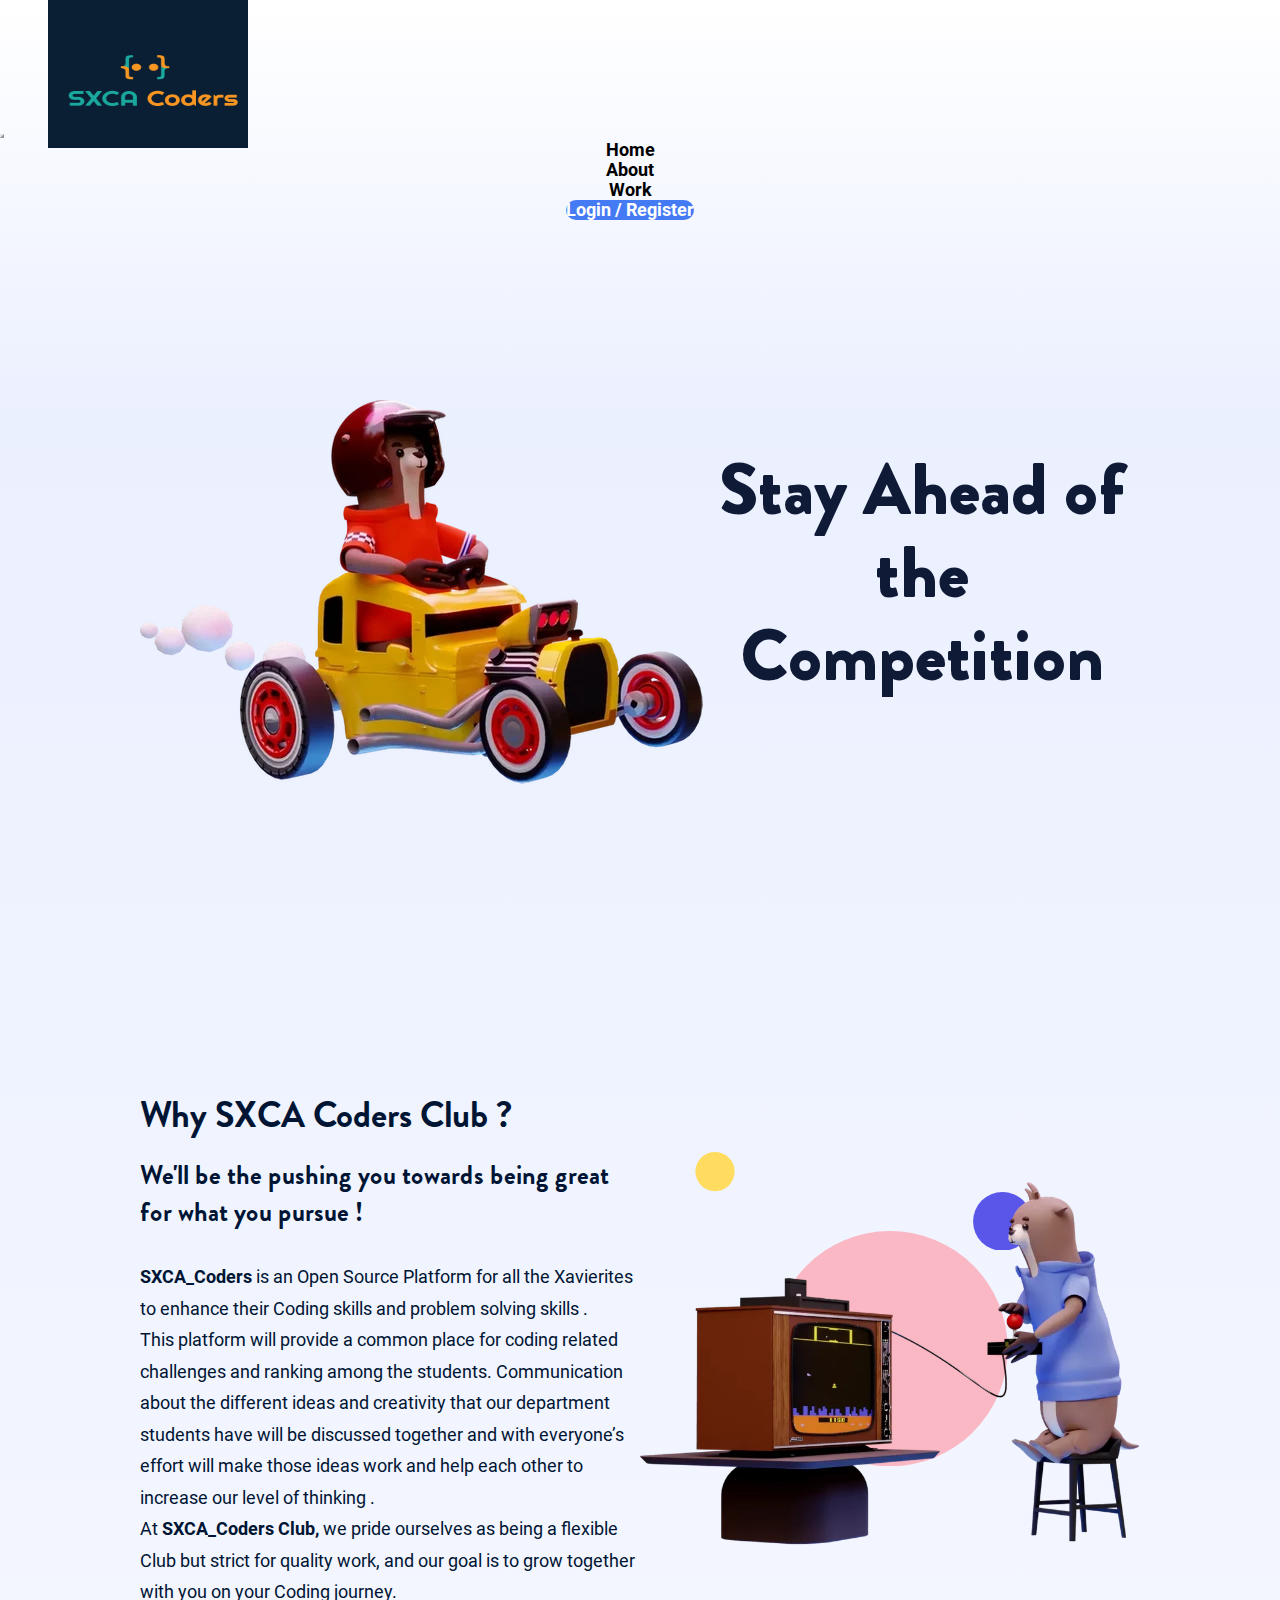
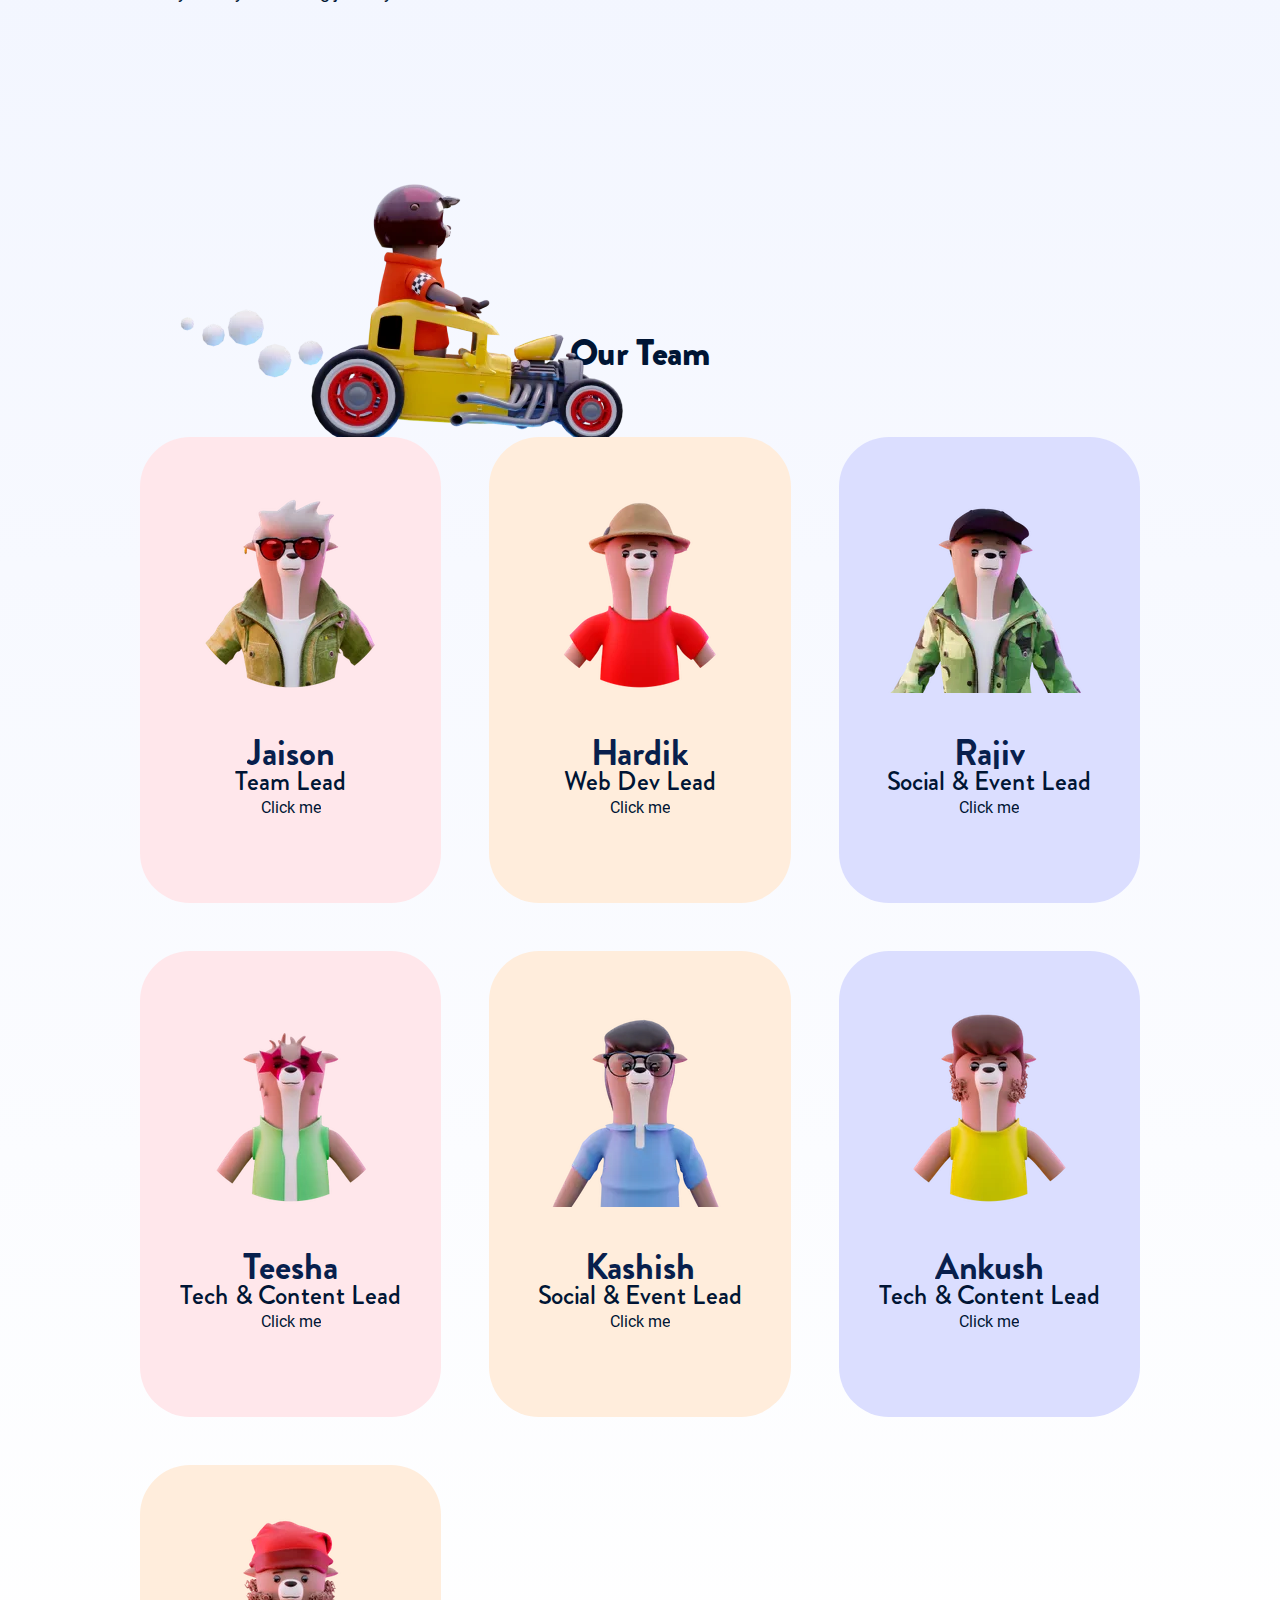
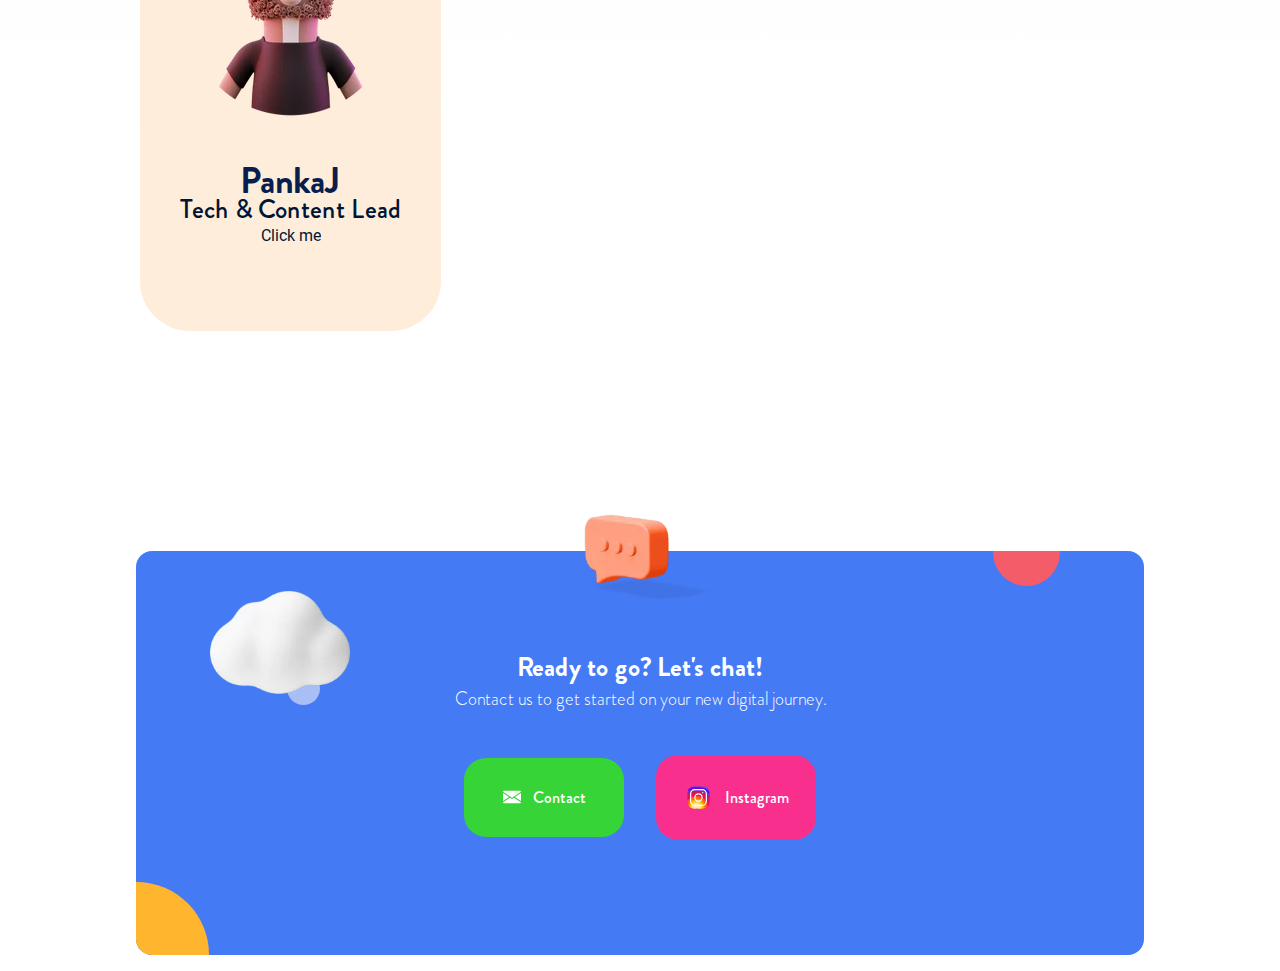
==== about.html @ 8e1cffe3 "Logo Updated" ====
<!-- <?php
    require("connection.inc.php");
?> -->
<!DOCTYPE html>
<html lang="en">

<head>
    <meta charset="UTF-8">
    <meta http-equiv="X-UA-Compatible" content="IE=edge">
    <meta name="viewport" content="width=device-width, initial-scale=1.0">
    <title>SXCA_Coders</title>
    <link rel="stylesheet" href="css/style.css">
    <link rel="stylesheet" href="css/c393a1facdbf81b38c03.css">
    <link href="https://cdn.jsdelivr.net/npm/bootstrap@5.1.1/dist/css/bootstrap.min.css" rel="stylesheet"
        integrity="sha384-F3w7mX95PdgyTmZZMECAngseQB83DfGTowi0iMjiWaeVhAn4FJkqJByhZMI3AhiU" crossorigin="anonymous">
    <script src="https://cdn.jsdelivr.net/npm/@popperjs/core@2.9.3/dist/umd/popper.min.js"
        integrity="sha384-W8fXfP3gkOKtndU4JGtKDvXbO53Wy8SZCQHczT5FMiiqmQfUpWbYdTil/SxwZgAN"
        crossorigin="anonymous"></script>
    <script src="https://cdn.jsdelivr.net/npm/bootstrap@5.1.1/dist/js/bootstrap.min.js"
        integrity="sha384-skAcpIdS7UcVUC05LJ9Dxay8AXcDYfBJqt1CJ85S/CFujBsIzCIv+l9liuYLaMQ/"
        crossorigin="anonymous"></script>
    <script src="https://cdn.jsdelivr.net/npm/bootstrap@5.1.1/dist/js/bootstrap.bundle.min.js"
        integrity="sha384-/bQdsTh/da6pkI1MST/rWKFNjaCP5gBSY4sEBT38Q/9RBh9AH40zEOg7Hlq2THRZ"
        crossorigin="anonymous"></script>
        <script src="/js/jquery-3.6.0.min.js"></script>
</head>

<body>
    <div id="__next">
        <div class="page page-about ">
            <nav class="navbar navbar-expand-lg navbar-light bg-light" >
                <div class="container-fluid">
                    <button class="navbar-toggler" type="button" data-bs-toggle="collapse"
                        data-bs-target="#navbarTogglerDemo03" aria-controls="navbarTogglerDemo03"
                        aria-expanded="false" aria-label="Toggle navigation">
                        <span class="navbar-toggler-icon"></span>
                    </button>
                    <a href="index.html">
                        <img style="margin-left: 40px;margin-top: 1px;margin-bottom: -15px;" width="199.93243243243242" height="150" loading="lazy"
                            src="/logo1.png"
                            class="header_logo__489xt" alt="logo"></a>
                    <div class="collapse navbar-collapse" id="navbarTogglerDemo03">
                        <ul class="navbar-nav " style="margin-left: auto;">
                            
                            <li class="nav-item" style="margin-right: 20px;">
                                <a class="nav-link active" aria-current="page" href="index.html">Home</a>
                            </li>
                            <li class="nav-item" style="margin-right: 20px;">
                                <a class="nav-link active" aria-current="page" href="about.html">About</a>
                            </li>
                            <li class="nav-item" style="margin-right: 20px;">
                                <a class="nav-link active" aria-current="page" href="contact.html">Work</a>
                            </li>
                            <li class="nav-item" style="margin-right: 20px;">
                                <a class="nav-link active" id="tete" aria-current="page" href="http://sxcacoderz.atwebpages.com/">Login / Register</a>
                            </li>

                        </ul>
                    </div>
                </div>
            </nav>

            <div class="about_page__24jCs">
                <div class="about_hero__2d149"><img width="563.2958801498128" height="384" loading="lazy"
                        src="/production2/e555ca646dc3f0bcb2c53161dd5341069dc3e4f8-1175x801.webp"
                        class="about_image__3Q_sV" alt="Hero">
                    <h1 class="about_title__3l4Kx">
                        <div style="overflow-y: hidden;">Stay Ahead of the Competition</div>
                    </h1>
                </div>
                <div class="about_why__32Xct">
                    <div class="about_body__34JmD">
                        <h2 class="about_title__3l4Kx" style="overflow-y: hidden;">Why SXCA Coders Club ?</h2>
                        <h3 class="about_subtitle__2jC7G" style="overflow-y: hidden;">We'll be the pushing  you towards being great for what you pursue !</h3>
                        <div class="about_text__yQHeP">
                            <p><strong> SXCA_Coders </strong>is an Open Source Platform for all the Xavierites  to enhance their Coding skills and problem solving skills .</p>
                               <p> This platform will provide a common place for coding related challenges and ranking among the students. Communication about the different ideas and creativity that our department students have will be discussed together and with everyone’s effort will make those ideas work and help each other to increase our level of thinking .</p>
                               <p> At <strong>SXCA_Coders Club,</strong> we pride ourselves as being a flexible Club but  strict for quality work, and our goal is to grow together with you on your Coding journey.</p>
                        </div>
                    </div>
                    <div class="about_imageContainer__1NQ4d"><svg width="100" height="100" viewBox="0 0 50 50"
                            xmlns="http://www.w3.org/2000/svg" class="about_circle1__a2j5R">
                            <circle cx="25" cy="25" r="25"></circle>
                        </svg><svg width="100" height="100" viewBox="0 0 50 50" xmlns="http://www.w3.org/2000/svg"
                            class="about_circle2__f3EnO">
                            <circle cx="25" cy="25" r="25"></circle>
                        </svg><svg width="100" height="100" viewBox="0 0 50 50" xmlns="http://www.w3.org/2000/svg"
                            class="about_backgroundCircle__hrymw">
                            <circle cx="25" cy="25" r="25"></circle>
                        </svg><img width="827.5862068965517" height="600" loading="lazy"
                            src="/production2/6f34011d1409869347dfcd6a12f7458a59934784-920x667.webp"
                            class="about_image__3Q_sV" alt="Why" ></div>
                </div>


                <!-- <div class="about-racingcar_container__2cT4l">
                    <div class="about-racingcar_clipper__2W3yg">
                        <div class="about-racingcar_carRumble__2WKLk">
                            <picture class="about-racingcar_racingCar__2YrhS"
                                style="transition: transform 0.225s cubic-bezier(0.34, 1.56, 0.64, 1) 0s;">
                                <source srcset="sprites/f1_small.webp" type="image/webp"><img
                                    src="sprites/f1_small.png" alt="Racing Car" width="615" height="369">
                            </picture>
                        </div>
                    </div>
                </div> -->


                <div class="racez">
                    <picture
                                style="transition: transform 0.225s cubic-bezier(0.34, 1.56, 0.64, 1) 1s;">
                                <source srcset="sprites/f1_small.webp" type="image/webp"><img
                                    src="sprites/f1_small.png" alt="Racing Car">
                            </picture>
                </div>


                <div class="about_teamContainer__3GnX4">
                    <h1 class="about_sectionTitle__2Qy51">Our Team</h1>
                    <div class="about_team__1X96u">

                        <!-- user  -->

                        <div class="about_teamMemberCard__3p1Ty" style="background-color: rgb(255, 231, 235);">
                            <div class="about_blockOne__eFpxn"><img width="220" height="220" loading="lazy"
                                    src="/production2/bd8e4062bdade5004f31a6cdb4bfb909324b5cf8-1200x1200.png"
                                    class="about_memberImageOne__OG2jU" alt="Jaison"></div>
                            <div class="about_blockOne__eFpxn about_second__Pv6_X" style="overflow-y: hidden;">
                                <div class="about_secondImgWrapper__C8qmj"><img width="220" height="220" loading="lazy"
                                        src="/production2/23638ecd8c3fac4ed52a2c91eb1d72e17b54af14-1200x1200.png"
                                        class="about_memberImageTwo__3PmqV about_hover__39VBF" alt="Ships"
                                        style="background-color: rgb(255, 231, 235);"></div>
                            </div>
                            <a href="https://www.instagram.com/jaisonjohn78/" target="_blank" style="text-decoration: none; z-index: 1000;"><h3 class="about_name__F0lqa" style="overflow-y: hidden;">Jaison </h3></a>
                            <h4 class="about_role__3HZDH" style="overflow-y: hidden;">Team Lead</h4>
                            <p>Click me</p>
                        </div>

                        <!-- user  -->

                        <div class="about_teamMemberCard__3p1Ty" style="background-color: rgb(255, 237, 220);">
                            <div class="about_blockOne__eFpxn"><img width="220" height="220" loading="lazy"
                                    src="/production2/03da5ef807453f14997fef729c2704d730ab5715-1200x1200.png"
                                    class="about_memberImageOne__OG2jU" alt="Hardik"></div>
                            <div class="about_blockOne__eFpxn about_second__Pv6_X" style="overflow-y: hidden;">
                                <div class="about_secondImgWrapper__C8qmj"><img width="220" height="220" loading="lazy"
                                        src="/production2/52b50b26cb3794b86b9b494d997051a4ba5d583a-1200x1200.png"
                                        class="about_memberImageTwo__3PmqV about_hover__39VBF" alt="Hardik"
                                        style="background-color: rgb(255, 237, 220);"></div>
                            </div>
                            <a href="https://www.instagram.com/hardik_vekariya_1111" style="text-decoration: none; z-index: 1000;"><h3 class="about_name__F0lqa" style="overflow-y: hidden;">Hardik</h3></a>
                            <h4 class="about_role__3HZDH" style="overflow-y: hidden;">Web Dev Lead</h4>
                            <p>Click me</p>

                        </div>

                        <!-- user  -->

                        <div class="about_teamMemberCard__3p1Ty" style="background-color: rgb(219, 222, 255);">
                            <div class="about_blockOne__eFpxn"><img width="220" height="220" loading="lazy"
                                    src="/production2/14a33c27c5f91590480cc43cf0166def39f3b3dd-1350x1350.png"
                                    class="about_memberImageOne__OG2jU" alt="Sufi"></div>
                            <div class="about_blockOne__eFpxn about_second__Pv6_X" style="overflow-y: hidden;">
                                <div class="about_secondImgWrapper__C8qmj"><img width="220" height="220" loading="lazy"
                                        src="/production2/310318b56566315f8548b848abba79ea1bace9af-1350x1350.png"
                                        class="about_memberImageTwo__3PmqV about_hover__39VBF" alt="Sufi"
                                        style="background-color: rgb(219, 222, 255);"></div>
                            </div>
                            <a href="https://www.instagram.com/rajiv_lalwani/" style="text-decoration: none; z-index: 1000;" ><h3 class="about_name__F0lqa" style="overflow-y: hidden;">Rajiv</h3></a>
                            <h4 class="about_role__3HZDH" style="overflow-y: hidden;">Social & Event Lead</h4>
                            <p>Click me</p>

                        </div>

                        <!-- user  -->

                        <!-- <div class="about_teamMemberCard__3p1Ty" style="background-color: rgb(219, 248, 255);">
                            <div class="about_blockOne__eFpxn"><img width="220" height="220" loading="lazy"
                                    src="/production2/c7f26e484fef1d1fe282fee3900d05f2bb8b9d55-1200x1200.png"
                                    class="about_memberImageOne__OG2jU" alt="Siddy"></div>
                            <div class="about_blockOne__eFpxn about_second__Pv6_X" style="overflow-y: hidden;">
                                <div class="about_secondImgWrapper__C8qmj"><img width="220" height="220" loading="lazy"
                                        src="/production2/bd04b1208687d438ad86b7fb8b96d7cbacece264-1200x1200.png"
                                        class="about_memberImageTwo__3PmqV about_hover__39VBF" alt="Siddy"
                                        style="background-color: rgb(219, 248, 255);"></div>
                            </div>
                            <h3 class="about_name__F0lqa" style="overflow-y: hidden;">Siddy</h3>
                            <h4 class="about_role__3HZDH" style="overflow-y: hidden;">UIUX Designer</h4>
                        </div> -->

                        <!-- user  -->

                        <div class="about_teamMemberCard__3p1Ty" style="background-color: rgb(255, 231, 235);">
                            <div class="about_blockOne__eFpxn"><img width="220" height="220" loading="lazy"
                                    src="/production2/2305b70d3f06817605daa020cffda27f252e4375-1200x1200.png"
                                    class="about_memberImageOne__OG2jU" alt="Ashik"></div>
                            <div class="about_blockOne__eFpxn about_second__Pv6_X" style="overflow-y: hidden;">
                                <div class="about_secondImgWrapper__C8qmj"><img width="220" height="220" loading="lazy"
                                        src="/production2/2264e8b20ec9af9d912c58265946ddd799826521-1200x1200.png"
                                        class="about_memberImageTwo__3PmqV about_hover__39VBF" alt="Ashik"
                                        style="background-color: rgb(255, 231, 235);"></div>
                            </div>
                            <a href="https://www.instagram.com/radiance_of_dark/" style="text-decoration: none; z-index: 1000;"><h3 class="about_name__F0lqa" style="overflow-y: hidden;">Teesha</h3></a>
                            <h4 class="about_role__3HZDH" style="overflow-y: hidden;">Tech & Content Lead</h4>
                            <p>Click me</p>

                        </div>

                        <!-- user  -->

                        <div class="about_teamMemberCard__3p1Ty" style="background-color: rgb(255, 237, 220);">
                            <div class="about_blockOne__eFpxn"><img width="220" height="220" loading="lazy"
                                    src="/production2/54b0c3eff11ad749095bafb9b7411b7c34400cd8-1350x1350.png"
                                    class="about_memberImageOne__OG2jU" alt="Riel"></div>
                            <div class="about_blockOne__eFpxn about_second__Pv6_X" style="overflow-y: hidden;">
                                <div class="about_secondImgWrapper__C8qmj"><img width="220" height="220" loading="lazy"
                                        src="/production2/a534bfda76be8c9e52aac7f9058032a28c9f16fc-1350x1350.png"
                                        class="about_memberImageTwo__3PmqV about_hover__39VBF" alt="Riel"
                                        style="background-color: rgb(255, 237, 220);"></div>
                            </div>
                            <a href="https://www.instagram.com/poetry.of.colours/" style="text-decoration: none; z-index: 1000;"><h3 class="about_name__F0lqa" style="overflow-y: hidden;">Kashish</h3></a>
                            <h4 class="about_role__3HZDH" style="overflow-y: hidden;">Social & Event Lead</h4>
                            <p>Click me</p>

                        </div>

                        <!-- user  -->

                        <div class="about_teamMemberCard__3p1Ty" style="background-color: rgb(219, 222, 255);">
                            <div class="about_blockOne__eFpxn"><img width="220" height="220" loading="lazy"
                                    src="/production2/778cd7248a7d6b58ed985326fa963cf289686b5a-1200x1200.png"
                                    class="about_memberImageOne__OG2jU" alt="Rony"></div>
                            <div class="about_blockOne__eFpxn about_second__Pv6_X" style="overflow-y: hidden;">
                                <div class="about_secondImgWrapper__C8qmj"><img width="220" height="220" loading="lazy"
                                        src="/production2/124b08acfa97bd5803adbe42d9a038fcba0f49f3-1200x1200.png"
                                        class="about_memberImageTwo__3PmqV about_hover__39VBF" alt="Rony"
                                        style="background-color: rgb(219, 222, 255);"></div>
                            </div>
                            <a href="https://www.instagram.com/thisis.ankush/" style="text-decoration: none; z-index: 1000;"><h3 class="about_name__F0lqa" style="overflow-y: hidden;">Ankush</h3></a>
                            <h4 class="about_role__3HZDH" style="overflow-y: hidden;">Tech & Content Lead</h4>
                            <p>Click me</p>

                        </div>

                        <!-- user  -->

                        <!-- <div class="about_teamMemberCard__3p1Ty" style="background-color: rgb(219, 248, 255);">
                            <div class="about_blockOne__eFpxn"><img width="220" height="220" loading="lazy"
                                    src="/production2/d7dc103d98bf9d73c732eb67b3d73c2e4918a81b-1200x1200.png"
                                    class="about_memberImageOne__OG2jU" alt="Rafio"></div>
                            <div class="about_blockOne__eFpxn about_second__Pv6_X" style="overflow-y: hidden;">
                                <div class="about_secondImgWrapper__C8qmj"><img width="220" height="220" loading="lazy"
                                        src="/production2/f1ae1d0757fca149fec0273d7974b1d67e5fa406-1200x1200.png"
                                        class="about_memberImageTwo__3PmqV about_hover__39VBF" alt="Rafio"
                                        style="background-color: rgb(219, 248, 255);"></div>
                            </div>
                            <h3 class="about_name__F0lqa" style="overflow-y: hidden;">Rafio</h3>
                            <h4 class="about_role__3HZDH" style="overflow-y: hidden;">Frontend Developer</h4>
                        </div> -->

                        <!-- user  -->

                        <!-- <div class="about_teamMemberCard__3p1Ty" style="background-color: rgb(255, 231, 235);">
                            <div class="about_blockOne__eFpxn"><img width="220" height="220" loading="lazy"
                                    src="/production2/6f71e803900b9c477cbda304b7af237835f3bb80-1350x1350.png"
                                    class="about_memberImageOne__OG2jU" alt="Pat"></div>
                            <div class="about_blockOne__eFpxn about_second__Pv6_X" style="overflow-y: hidden;">
                                <div class="about_secondImgWrapper__C8qmj"><img width="220" height="220" loading="lazy"
                                        src="/production2/ce097e7d79aefcb254d62866cc3366aba4f25812-1350x1350.png"
                                        class="about_memberImageTwo__3PmqV about_hover__39VBF" alt="Pat"
                                        style="background-color: rgb(255, 231, 235);"></div>
                            </div>
                            <h3 class="about_name__F0lqa" style="overflow-y: hidden;">Pat</h3>
                            <h4 class="about_role__3HZDH" style="overflow-y: hidden;">3D Artist</h4>
                        </div> -->

                        <!-- user -->
                        <div class="about_teamMemberCard__3p1Ty" style="background-color: rgb(255, 237, 220);">
                            <div class="about_blockOne__eFpxn"><img width="220" height="220" loading="lazy"
                                    src="/production2/7913fa6f7f30c9320b2d445059700c39ffa75e16-1200x1200.png"
                                    class="about_memberImageOne__OG2jU" alt="Fad"></div>
                            <div class="about_blockOne__eFpxn about_second__Pv6_X" style="overflow-y: hidden;">
                                <div class="about_secondImgWrapper__C8qmj"><img width="220" height="220" loading="lazy"
                                        src="/production2/eae4a4a584b9bc0c6cf1532c296fa4acfef78cb5-1200x1200.png"
                                        class="about_memberImageTwo__3PmqV about_hover__39VBF" alt="Fad"
                                        style="background-color: rgb(255, 237, 220);"></div>
                            </div>
                            <a href="https://www.instagram.com/pankaj_choudhary45/" style="text-decoration: none; z-index: 1000;"><h3 class="about_name__F0lqa" style="overflow-y: hidden;">PankaJ</h3></a>
                            <h4 class="about_role__3HZDH" style="overflow-y: hidden;">Tech & Content Lead</h4>
                            <p>Click me</p>

                        </div>


                    </div>
                </div>
                </div>
                <div class="contact_contact__1zi91">
                <div class="cta_contact__yrJ62">
                    <picture class="cta_chat__3e8RQ">
                        <source srcSet="sprites/chat.webp" type="image/webp" /><img alt="Chat icon"
                            src="sprites/chat.png" loading="lazy" width="278" height="172" />
                    </picture>
                    <picture class="cta_cloud__3cHMo">
                        <source srcSet="sprites/cloud.webp" type="image/webp" /><img alt="Cloud icon"
                            src="sprites/cloud.png" loading="lazy" width="202" height="149" />
                    </picture>
                    <div class="cta_background__Mx_uR">
                        <picture class="cta_bellIcon__1a3tN">
                            <source srcSet="sprites/bell.webp" type="image/webp" /><img alt="Bell"
                                src="sprites/bell.png" loading="lazy" width="102" height="123" />
                        </picture>
                        <svg width="100" height="100" viewBox="0 0 50 50" xmlns="http://www.w3.org/2000/svg"
                            class="cta_bigBgCircle__2GMG2">
                             <circle cx="25" cy="25" r="25"></circle> 
                        </svg>
                        <svg width="100" height="100" viewBox="0 0 50 50" xmlns="http://www.w3.org/2000/svg"
                            class="cta_redCircle__3ojUY">
                            <circle cx="25" cy="25" r="25" ></circle>
                        </svg><svg width="100" height="100" viewBox="0 0 50 50" xmlns="http://www.w3.org/2000/svg"
                            class="cta_yellowCircle2__RlQMl">
                            <circle cx="25" cy="25" r="25" ></circle>
                        </svg><svg width="100" height="100" viewBox="0 0 50 50" xmlns="http://www.w3.org/2000/svg"
                            class="cta_whiteCircle__UsoRb">
                            <circle cx="25" cy="25" r="25" ></circle>
                        </svg>
                    </div>
                    <div class="cta_contents__2ml5R" style="overflow-y: hidden;margin-top:50px; align-items: center;">
                        <h3 class="cta_title__itnd7" style="overflow-y: hidden;">Ready to go? Let&#x27;s chat!</h3>
                        <h4 class="cta_subtitle__1QxU1" style="overflow-y: hidden;">Contact us to get started on your
                            new digital journey. </h4>
                        <div class="cta_actions__3jRta" style="align-items: center;">
                        <button onclick="location.href = '/contact.html'" type="button" class="cta_contactButton__1eg83 cta_button__3MjQ3"
                                style="background-color: rgb(54, 212, 54);width:160px; text-align: center;"><img src="icons/mail.svg"
                                    alt="Mail" />Contact</button>
                            <button onclick="location.href = 'https://instagram.com/sxca_coders?utm_medium=copy_link'" type="button" class="cta_whatsappButton__1hT0X cta_button__3MjQ3" style="width:160px; background-color: rgb(248, 47, 141); text-align: center;"><img src="icons/insta.svg"
                                    alt="Mail" />Instagram</button>
                        </div>
                    </div>
                </div>
            </div>
            </div>
        </div>
    </div>

   



</body>

</html>
---- css/style.css ----
*{
    padding: 0%;
    margin: 0%;
    box-sizing: border-box;
    overflow-x: hidden;
    overflow-y: hidden;
}
html {
    overflow-y: scroll;
}

.navbar-nav {
text-align: center;
}
.navbar li a{
    color:black;
    font-weight: bold;
    font-size: 1.1rem;
    text-transform: capitalize;   
}
#tete {
    color: white;
    background-color: #457af5;
    border-radius: 20px;
    height: 41px;

}

@media screen and (min-width: 720px) {
    .navbar li a {
        text-align: center;
    }
    
    #tete {
        left: 50%;
        
    }
}

.threeDFly_canvas__1gDKR {
    width: 100%;
    height: 100%
}

.hero_hero__2doTF {
    display: flex;
    align-items: center;
    flex-direction: column;
    position: relative;
    padding-top: 40px;
    margin: 0 16px 180px
}

.hero_heading__387q_ {
    margin: 0 32px;
    color: var(--oxford-blue);
    font-size: clamp(3rem, 5vw, 6rem);
    text-align: center;
    font-weight: 900
}

.hero_heading__387q_ p {
    margin: 0;
}

.hero_pop__2ITrp {
    color: #457af5;
}

.hero_video__1mtaJ {
    width: 600px;
    max-width: calc(100% - 32px);
    height: auto
}

.hero_sprite__2K_Bj {
    width: 12.5vw
}

@media screen and (min-width:720px) {
    .hero_hero__2doTF {
        margin-bottom: 140px
    }
}

@media screen and (min-width:960px) {
    .hero_video__1mtaJ {
        width: 800px
    }
    .hero_hero__2doTF {
        padding-top: 80px
    }
    .hero_sprite__2K_Bj {
        width: 128px
    }
}

@media screen and (min-width:1280px) {
    .hero_video__1mtaJ {
        width: 960px
    }
    .hero_sprite__2K_Bj {
        width: 142px
    }
}

@media screen and (min-width:1440px) {
    .hero_video__1mtaJ {
        width: 1200px
    }
    .hero_sprite__2K_Bj {
        width: 192px
    }
}

.hero_tagline__ejcJN {
    text-align: center;
    margin: 32px 16px;
    max-width: 660px;
    font-size: clamp(1.25rem, 1.5vw, 1.4375rem);
    color: #424242;
    line-height: clamp(1.6rem, 3vw, 2.25rem);
    font-weight: 400
}

.hero_videoContainer__2br_p {
    position: relative;
    text-align: center
}

.hero_blueRect__25ifG {
    position: absolute;
    left: 0;
    top: 5%;
    -webkit-animation: hero_bob__2lung 1s infinite alternate;
    animation: hero_bob__2lung 1s infinite alternate
}

.hero_donut__1dHCN {
    position: absolute;
    right: 10%;
    top: 10%;
    -webkit-animation: hero_bob__2lung .9s infinite alternate;
    animation: hero_bob__2lung .9s infinite alternate
}

.hero_redBlocks__1Drtq {
    position: absolute;
    left: -2.5%;
    bottom: 15%;
    -webkit-animation: hero_bob__2lung .7s infinite alternate;
    animation: hero_bob__2lung .7s infinite alternate
}

.hero_yellowRect__2wP6B {
    position: absolute;
    right: 0;
    bottom: 20%;
    -webkit-animation: hero_bob__2lung .8s infinite alternate;
    animation: hero_bob__2lung .8s infinite alternate
}

@-webkit-keyframes hero_bob__2lung {
    0% {
        transform: translateY(-5px)
    }
    to {
        transform: translateY(5px)
    }
}

@keyframes hero_bob__2lung {
    0% {
        transform: translateY(-5px)
    }
    to {
        transform: translateY(5px)
    }
}

.service-splash_decor__2nsyu {
    position: absolute;
    top: 0;
    left: 0;
    width: 100%;
    height: 100%
}

.service-splash_video__py_FT {
    width: 100%;
    transform: scale(1);
    height: auto;
    
}

.service-splash_bob__1wHOM {
    -webkit-animation: service-splash_bob__1wHOM 1s infinite alternate;
    animation: service-splash_bob__1wHOM 1s infinite alternate
}

@-webkit-keyframes service-splash_bob__1wHOM {
    0% {
        transform: translateY(-5px)
    }
    to {
        transform: translateY(5px)
    }
}

@keyframes service-splash_bob__1wHOM {
    0% {
        transform: translateY(-5px)
    }
    to {
        transform: translateY(5px)
    }
}

.service-splash_hides__1FsgH {
    transition: all .3s cubic-bezier(.34, 1.56, .64, 1)
}

.service-splash_hidden__1Wofd {
    transform: scale(0);
    opacity: 0
}

.service-splash_decorBG__3vp0y {
    position: absolute;
    top: 10%;
    height: 80%;
    left: 10%;
    width: 80%
}

.service-splash_circle__3ssSu .service-splash_decorCloud__1s9xX {
    position: absolute;
    top: 15%;
    left: 15%;
    height: 20%;
    width: 20%
}

.service-splash_decorCloud__1s9xX img {
    width: 100%;
    height: auto
}

.service-splash_circle__3ssSu .service-splash_decorCircle1__2mcjT {
    position: absolute;
    top: 15%;
    right: 22.5%;
    height: 15%;
    width: 15%
}

.service-splash_circle__3ssSu .service-splash_decorCircle2__2xlPF {
    position: absolute;
    top: 62.5%;
    right: 17.5%;
    height: 10%;
    width: 10%
}

.service-splash_circle__3ssSu .service-splash_decorCircle3__29Uto {
    position: absolute;
    top: 62.5%;
    left: 12.5%;
    height: 20%;
    width: 20%
}

.service-splash_roundedRect__31Xk0 .service-splash_decorCloud__1s9xX {
    position: absolute;
    top: 2.5%;
    left: 12.5%;
    height: 20%;
    width: 20%
}

.service-splash_roundedRect__31Xk0 .service-splash_decorCircle1__2mcjT {
    position: absolute;
    top: 5%;
    left: 40%;
    height: 10%;
    width: 10%
}

.service-splash_roundedRect__31Xk0 .service-splash_decorCircle2__2xlPF {
    position: absolute;
    bottom: 0;
    right: 30%;
    height: 20%;
    width: 20%
}

.service-splash_roundedRect__31Xk0 .service-splash_decorCircle3__29Uto {
    position: absolute;
    bottom: 25%;
    left: 7.5%;
    height: 7.5%;
    width: 7.5%
}

.service_service__2L0Zc {
    display: flex;
    justify-content: center;
    align-items: center;
    flex-wrap: wrap;
    margin: 0 0 64px
}

.service_text__27dAe {
    flex-shrink: 1;
    flex-grow: 1;
    margin: 32px;
    z-index: 100;
    transition: all .3s ease-out
}

.service_text__27dAe.service_hidden__ITcib {
    /* opacity: 0; */
    transform: translateY(20px)
}

.service_splash__18SnM {
    width: min(100%, 520px);
    position: relative;
    flex-shrink: 0;
    flex-grow: 0;
    margin: 24px 0 32px
}

@media screen and (min-width:960px) {
    .service_service__2L0Zc {
        margin: 0 0 120px
    }
    .service_text__27dAe {
        flex-basis: 0
    }
    .service_left__2deLF .service_text__27dAe {
        margin-left: 60px
    }
    .service_right__2iSeZ .service_text__27dAe {
        margin-right: 60px
    }
    .service_splash__18SnM {
        width: 520px;
        margin: 72px 0 32px
    }
    .service_left__2deLF .service_splash__18SnM,
    .service_right__2iSeZ .service_splash__18SnM {
        margin: 32px 20px 0
    }
}

@media screen and (min-width:1280px) {
    .service_splash__18SnM {
        width: 640px
    }
    .service_left__2deLF .service_text__27dAe {
        margin-left: 80px
    }
    .service_right__2iSeZ .service_text__27dAe {
        margin-right: 80px
    }
    .service_left__2deLF .service_splash__18SnM,
    .service_right__2iSeZ .service_splash__18SnM {
        margin: 32px 40px 0
    }
}

@media screen and (min-width:1440px) {
    .service_splash__18SnM {
        width: 720px
    }
    .service_left__2deLF .service_text__27dAe {
        margin-left: 100px
    }
    .service_right__2iSeZ .service_text__27dAe {
        margin-right: 100px
    }
    .service_left__2deLF .service_splash__18SnM,
    .service_right__2iSeZ .service_splash__18SnM {
        margin: 32px 60px 0
    }
}

.service_text__27dAe h3 {
    color: var(--blue-crayola);
    font-weight: 600;
    font-size: 1.125rem;
    margin: 0 0 20px
}

.service_text__27dAe h4{
    font-weight: 700;
    font-size: 2.25rem;
    margin: 0 0 30px
}
.service_text__27dAe p {
    opacity: .6;
    font-weight: 400;
    font-size: 1.125rem;
    line-height: 1.75rem;
    margin: 0;
    -webkit-backdrop-filter: blur(16px);
    backdrop-filter: blur(16px)
}

@font-face {
    font-family: swiper-icons;
    src: url("data:application/font-woff;charset=utf-8;base64, [base64]//wADZ2x5ZgAAAywAAADMAAAD2MHtryVoZWFkAAABbAAAADAAAAA2E2+eoWhoZWEAAAGcAAAAHwAAACQC9gDzaG10eAAAAigAAAAZAAAArgJkABFsb2NhAAAC0AAAAFoAAABaFQAUGG1heHAAAAG8AAAAHwAAACAAcABAbmFtZQAAA/gAAAE5AAACXvFdBwlwb3N0AAAFNAAAAGIAAACE5s74hXjaY2BkYGAAYpf5Hu/j+W2+MnAzMYDAzaX6QjD6/4//Bxj5GA8AuRwMYGkAPywL13jaY2BkYGA88P8Agx4j+/8fQDYfA1AEBWgDAIB2BOoAeNpjYGRgYNBh4GdgYgABEMnIABJzYNADCQAACWgAsQB42mNgYfzCOIGBlYGB0YcxjYGBwR1Kf2WQZGhhYGBiYGVmgAFGBiQQkOaawtDAoMBQxXjg/wEGPcYDDA4wNUA2CCgwsAAAO4EL6gAAeNpj2M0gyAACqxgGNWBkZ2D4/wMA+xkDdgAAAHjaY2BgYGaAYBkGRgYQiAHyGMF8FgYHIM3DwMHABGQrMOgyWDLEM1T9/w8UBfEMgLzE////P/5//f/V/xv+r4eaAAeMbAxwIUYmIMHEgKYAYjUcsDAwsLKxc3BycfPw8jEQA/[base64]/uznmfPFBNODM2K7MTQ45YEAZqGP81AmGGcF3iPqOop0r1SPTaTbVkfUe4HXj97wYE+yNwWYxwWu4v1ugWHgo3S1XdZEVqWM7ET0cfnLGxWfkgR42o2PvWrDMBSFj/IHLaF0zKjRgdiVMwScNRAoWUoH78Y2icB/yIY09An6AH2Bdu/UB+yxopYshQiEvnvu0dURgDt8QeC8PDw7Fpji3fEA4z/PEJ6YOB5hKh4dj3EvXhxPqH/SKUY3rJ7srZ4FZnh1PMAtPhwP6fl2PMJMPDgeQ4rY8YT6Gzao0eAEA409DuggmTnFnOcSCiEiLMgxCiTI6Cq5DZUd3Qmp10vO0LaLTd2cjN4fOumlc7lUYbSQcZFkutRG7g6JKZKy0RmdLY680CDnEJ+UMkpFFe1RN7nxdVpXrC4aTtnaurOnYercZg2YVmLN/d/gczfEimrE/fs/bOuq29Zmn8tloORaXgZgGa78yO9/cnXm2BpaGvq25Dv9S4E9+5SIc9PqupJKhYFSSl47+Qcr1mYNAAAAeNptw0cKwkAAAMDZJA8Q7OUJvkLsPfZ6zFVERPy8qHh2YER+3i/BP83vIBLLySsoKimrqKqpa2hp6+jq6RsYGhmbmJqZSy0sraxtbO3sHRydnEMU4uR6yx7JJXveP7WrDycAAAAAAAH//wACeNpjYGRgYOABYhkgZgJCZgZNBkYGLQZtIJsFLMYAAAw3ALgAeNolizEKgDAQBCchRbC2sFER0YD6qVQiBCv/H9ezGI6Z5XBAw8CBK/m5iQQVauVbXLnOrMZv2oLdKFa8Pjuru2hJzGabmOSLzNMzvutpB3N42mNgZGBg4GKQYzBhYMxJLMlj4GBgAYow/P/PAJJhLM6sSoWKfWCAAwDAjgbRAAB42mNgYGBkAIIbCZo5IPrmUn0hGA0AO8EFTQAA") format("woff");
    font-weight: 400;
    font-style: normal
}

:root {
    --swiper-theme-color: #007aff
}

.swiper-container {
    margin-left: auto;
    margin-right: auto;
    position: relative;
    overflow: hidden;
    list-style: none;
    padding: 0;
    z-index: 1
}

.swiper-container-vertical>.swiper-wrapper {
    flex-direction: column
}

.swiper-wrapper {
    position: relative;
    width: 100%;
    height: 100%;
    z-index: 1;
    display: flex;
    transition-property: transform;
    box-sizing: content-box
}

.swiper-container-android .swiper-slide,
.swiper-wrapper {
    transform: translateZ(0)
}

.swiper-container-multirow>.swiper-wrapper {
    flex-wrap: wrap
}

.swiper-container-multirow-column>.swiper-wrapper {
    flex-wrap: wrap;
    flex-direction: column
}

.swiper-container-free-mode>.swiper-wrapper {
    transition-timing-function: ease-out;
    margin: 0 auto
}

.swiper-container-pointer-events {
    touch-action: pan-y
}

.swiper-container-pointer-events.swiper-container-vertical {
    touch-action: pan-x
}

.swiper-slide {
    flex-shrink: 0;
    width: 100%;
    height: 100%;
    position: relative;
    transition-property: transform
}

.swiper-slide-invisible-blank {
    visibility: hidden
}

.swiper-container-autoheight,
.swiper-container-autoheight .swiper-slide {
    height: auto
}

.swiper-container-autoheight .swiper-wrapper {
    align-items: flex-start;
    transition-property: transform, height
}

.swiper-container-3d {
    perspective: 1200px
}

.swiper-container-3d .swiper-cube-shadow,
.swiper-container-3d .swiper-slide,
.swiper-container-3d .swiper-slide-shadow-bottom,
.swiper-container-3d .swiper-slide-shadow-left,
.swiper-container-3d .swiper-slide-shadow-right,
.swiper-container-3d .swiper-slide-shadow-top,
.swiper-container-3d .swiper-wrapper {
    transform-style: preserve-3d
}

.swiper-container-3d .swiper-slide-shadow-bottom,
.swiper-container-3d .swiper-slide-shadow-left,
.swiper-container-3d .swiper-slide-shadow-right,
.swiper-container-3d .swiper-slide-shadow-top {
    position: absolute;
    left: 0;
    top: 0;
    width: 100%;
    height: 100%;
    pointer-events: none;
    z-index: 10
}

.swiper-container-3d .swiper-slide-shadow-left {
    background-image: linear-gradient(270deg, rgba(0, 0, 0, .5), transparent)
}

.swiper-container-3d .swiper-slide-shadow-right {
    background-image: linear-gradient(90deg, rgba(0, 0, 0, .5), transparent)
}

.swiper-container-3d .swiper-slide-shadow-top {
    background-image: linear-gradient(0deg, rgba(0, 0, 0, .5), transparent)
}

.swiper-container-3d .swiper-slide-shadow-bottom {
    background-image: linear-gradient(180deg, rgba(0, 0, 0, .5), transparent)
}

.swiper-container-css-mode>.swiper-wrapper {
    overflow: auto;
    scrollbar-width: none;
    -ms-overflow-style: none
}

.swiper-container-css-mode>.swiper-wrapper::-webkit-scrollbar {
    display: none
}

.swiper-container-css-mode>.swiper-wrapper>.swiper-slide {
    scroll-snap-align: start start
}

.swiper-container-horizontal.swiper-container-css-mode>.swiper-wrapper {
    -ms-scroll-snap-type: x mandatory;
    scroll-snap-type: x mandatory
}

.swiper-container-vertical.swiper-container-css-mode>.swiper-wrapper {
    -ms-scroll-snap-type: y mandatory;
    scroll-snap-type: y mandatory
}

.portfolio_sites__xze3- {
    margin-bottom: 40px;
    padding: 32px 0
}

@media screen and (min-width:960px) {
    .portfolio_portfolio__8NpO8 {
        padding: 48px 0 16px
    }
}

@media screen and (min-width:1400px) {
    .portfolio_sites__xze3- {
        margin-bottom: 80px
    }
}

.portfolio_siteImage__2dix_ {
    border-radius: 10px;
    box-shadow: 0 0 12px rgba(0, 0, 0, .2);
    width: 100%;
    height: auto
}

.portfolio_title__1eheK {
    color: var(--blue-crayola);
    font-weight: 600;
    font-size: 1.125rem;
    margin: 0 0 20px;
    text-align: center
}

.portfolio_heading__2T3wA {
    color: #081131;
    font-weight: 700;
    font-size: 2.25rem;
    margin: 0 0 30px;
    text-align: center
}

.form_form__2kIUL {
    padding: 0 24px;
    display: grid;
    grid-template-columns: 1fr;
    gap: 16px
}
.form_form__2kIUL input{
    padding: 10px;
    border-radius: 10px;
    border:1px solid rgb(211, 211, 211);
}
.form_message__2_x_N,
.form_send__RkO0V,
.form_serviceTitle__2wfhM {
    grid-column: 1/span 1
}

.form_send__RkO0V {
    justify-self: center
}

@media screen and (min-width:960px) {
    .form_form__2kIUL:not(.form_single__u9HRh) {
        grid-template-columns: 1fr 1fr
    }
    .form_form__2kIUL:not(.form_single__u9HRh) .form_message__2_x_N,
    .form_form__2kIUL:not(.form_single__u9HRh) .form_send__RkO0V,
    .form_form__2kIUL:not(.form_single__u9HRh) .form_serviceTitle__2wfhM {
        grid-column: 1/span 2
    }
}

.form_form__2kIUL label {
    display: block;
    margin: 6px 0
}

.form_form__2kIUL textarea {
    min-height: 120px
}

.form_form__2kIUL input,
.form_form__2kIUL select,
.form_form__2kIUL textarea {
    display: block;
    width: 100%;
    margin: 12px 0
}

.form_send__RkO0V {
    border: 0;
    color: #fff;
    font-size: 1.5rem;
    background: var(--fiery-rose);
    border-radius: 22px;
    padding: 28px 44px;
    align-self: center;
    margin-top: 2rem;
    font-weight: 600;
    cursor: pointer;
    transition: all .2s;
    display: flex;
    align-items: center;
    font-family: var(--brandon);
    line-height: 0rem
}

.form_send__RkO0V:hover {
    filter: brightness(1.4)
}

.form_send__RkO0V:disabled {
    background: #aaa
}

.modal_bg__3QHbe {
    position: fixed;
    top: 0;
    left: 0;
    bottom: 0;
    right: 0;
    background: rgba(0, 0, 0, .4);
    z-index: 1000;
    display: flex;
    align-items: center;
    justify-content: center
}

.modal_container__d0VeH {
    position: relative;
    background: #fff;
    width: 100%;
    color: #000;
    text-align: left;
    display: flex;
    flex-direction: column;
    max-height: 100%
}

.modal_header__1pQPR {
    background: #fff;
    display: flex;
    flex-wrap: wrap;
    align-items: baseline;
    margin: 1.5rem 0 0;
    padding: 20px 20px 8px
}

.modal_form__38bub {
    overflow: auto;
    scrollbar-width: thin;
    scrollbar-color: #aaa transparent;
    padding-bottom: 40px
}

.modal_form__38bub::-webkit-scrollbar {
    width: 4px
}

.modal_form__38bub::-webkit-scrollbar-thumb {
    background: #aaa;
    border-radius: 4px
}

@media screen and (min-width:960px) {
    .modal_container__d0VeH {
        width: auto;
        padding: 20px 180px 0;
        max-height: calc(100vh - 48px);
        border-radius: 40px
    }
    .modal_form__38bub {
        width: calc(100% + 24px)
    }
}

.modal_intro__2GJlD {
    padding: 0 24px
}

.modal_closeButton__1eGGZ {
    border: 0;
    border-radius: 100%;
    box-shadow: 0 4px 24px rgba(0, 0, 0, .1);
    background: #fff;
    width: 40px;
    height: 40px;
    position: absolute;
    top: 24px;
    right: 24px;
    background-image: url(/icons/close.svg);
    background-repeat: no-repeat;
    background-size: 8px 8px;
    background-position: 50%;
    transition: background-color .3s;
    cursor: pointer
}

.modal_closeButton__1eGGZ:hover {
    background-color: #ddd
}

.modal_title__3P2yT {
    font-size: 4rem;
    margin: 0 2rem 0 0;
    line-height: 4rem
}

.modal_sendState__-SR_6 {
    font-family: var(--brandon);
    transition: all .2s;
    color: var(--blue-crayola);
    text-align: center;
    font-weight: 900;
    font-size: 4rem;
    opacity: 1
}

.modal_sendState__-SR_6.modal_unsent__16uaw {
    color: transparent;
    opacity: 0
}

.modal_sendState__-SR_6.modal_sending__33nVo {
    color: var(--honey-yellow)
}

.modal_sendState__-SR_6.modal_sent__Tg31t {
    color: var(--blue-crayola)
}

.modal_sendState__-SR_6.modal_error__2Pb4F {
    color: var(--fiery-rose)
}

.modal_intro__2GJlD {
    margin: 12px 0 24px
}

.cta_contact__yrJ62 {
    position: relative;
    padding: 128px 0 32px;
    color: #fff;
    text-align: center;
    height: 500px;
}

.cta_background__Mx_uR {
    position: absolute;
    left: 16px;
    right: 16px;
    top: 80px;
    bottom: 16px;
    background: #457af5;
    border-radius: 16px;
    z-index: 0;
    overflow: hidden
}

.cta_contents__2ml5R {
    position: relative;
    z-index: 1;
    padding: 0 1rem
}

.cta_chat__3e8RQ {
    position: absolute;
    left: 0;
    right: 0;
    margin: auto;
    width: 200px;
    top: 20px;
    z-index: 1;
    -webkit-animation: cta_zoom__1I4RD 1s infinite alternate;
    animation: cta_zoom__1I4RD 1s infinite alternate
}

.cta_chat__3e8RQ img {
    width: 100%;
    height: auto
}

@-webkit-keyframes cta_zoom__1I4RD {
    0% {
        transform: scale(.8)
    }
    to {
        transform: scale(1)
    }
}

@keyframes cta_zoom__1I4RD {
    0% {
        transform: scale(.8)
    }
    to {
        transform: scale(1)
    }
}

.cta_cloud__3cHMo {
    position: absolute;
    left: 90px;
    top: 120px;
    width: 140px;
    z-index: 1;
    display: none;
    -webkit-animation: cta_bob__3BcC8 1s infinite alternate;
    animation: cta_bob__3BcC8 1s infinite alternate
}

.cta_cloud__3cHMo img {
    width: 100%;
    height: auto
}

@-webkit-keyframes cta_bob__3BcC8 {
    0% {
        transform: translateY(-10px)
    }
    to {
        transform: translateY(10px)
    }
}

@keyframes cta_bob__3BcC8 {
    0% {
        transform: translateY(-10px)
    }
    to {
        transform: translateY(10px)
    }
}

.cta_title__itnd7 {
    font-weight: 700;
    font-size: 1.625rem
}

.cta_subtitle__1QxU1 {
    font-weight: 300;
    font-size: 1.125rem;
    padding: 0 1rem
}

.cta_actions__3jRta {
    display: flex;
    flex-direction: column;
    align-items: stretch;
    justify-content: center;
    margin: 35px 0
}

.cta_button__3MjQ3 {
    border-radius: 22px;
    padding: 28px;
    align-items: center;
    cursor: pointer;
    transition: all .2s ease-in-out;
    border: 0;
    flex-shrink: 0;
    display: flex;
    justify-content: center;
    font-size: 1rem;
    font-weight: 500;
    font-family: var(--brandon);
    color: #fff;
    margin: 8px 16px
}

.cta_button__3MjQ3:hover {
    transform: scale(1.1);
    box-shadow: 0 4px 4px rgba(0, 0, 0, .2)
}

.cta_button__3MjQ3 img {
    margin-right: 12px
}

.cta_contactButton__1eg83 {
    font-weight: 500;
    background: var(--fiery-rose)
}

.cta_whatsappButton__1hT0X {
    background: #1ebea5;
    color: #fff;
    text-decoration: none;
}
.cta_whatsappButton__1hT0X:hover{
    color:white;
}
.cta_bellIcon__1a3tN {
    position: absolute;
    right: 37px;
    bottom: 0;
    z-index: 0;
    -webkit-animation: cta_swing__28t5D 1s infinite alternate;
    animation: cta_swing__28t5D 1s infinite alternate;
    -webkit-animation-timing-function: ease-in-out;
    animation-timing-function: ease-in-out
}

.cta_bellIcon__1a3tN img {
    width: 100%
}

@-webkit-keyframes cta_swing__28t5D {
    0% {
        transform: rotate(-35deg)
    }
    to {
        transform: rotate(-5deg)
    }
}

@keyframes cta_swing__28t5D {
    0% {
        transform: rotate(-35deg)
    }
    to {
        transform: rotate(-5deg)
    }
}

.cta_bigBgCircle__2GMG2 {
    width: 75%;
    height: auto;
    position: absolute;
    left: 0;
    right: 0;
    margin: 0 auto;
    bottom: 50%;
    fill: var(--blue-crayola)
}

.cta_redCircle__3ojUY {
    position: absolute;
    width: 67px;
    height: 67px;
    left: 85%;
    top: -32px;
    fill: var(--fiery-rose);
    -webkit-animation: cta_zoom__1I4RD 1s infinite alternate;
    animation: cta_zoom__1I4RD 1s infinite alternate;
    -webkit-animation-delay: .2s;
    animation-delay: .2s
}

.cta_yellowCircle2__RlQMl {
    position: absolute;
    width: 145px;
    height: 145px;
    left: -72px;
    bottom: -72px;
    fill: var(--honey-yellow);
    -webkit-animation: cta_zoom__1I4RD 1s infinite alternate;
    animation: cta_zoom__1I4RD 1s infinite alternate;
    -webkit-animation-delay: .4s;
    animation-delay: .4s;


}

.cta_whiteCircle__UsoRb {
    position: absolute;
    width: 33px;
    height: 33px;
    left: 15%;
    top: 30%;
    fill: var(--powder-blue);
    fill-opacity: .8;
    display: none;
    -webkit-animation: cta_zoom__1I4RD 1s infinite alternate;
    animation: cta_zoom__1I4RD 1s infinite alternate;
    -webkit-animation-delay: .6s;
    animation-delay: .6s;

}

@media screen and (min-width:480px) {
    .cta_contents__2ml5R {
        padding: 0
    }
    .cta_actions__3jRta {
        flex-direction: row
    }
    .cta_actions__3jRta .cta_button__3MjQ3 {
        width: 8.5rem
    }
    .cta_subtitle__1QxU1 {
        padding: 0
    }
}

@media screen and (min-width:960px) {
    .cta_actions__3jRta {
        flex-direction: row
    }
    .cta_button__3MjQ3 {
        width: 8.5rem;
        margin: 50px 15px
    }
    .cta_cloud__3cHMo,
    .cta_whiteCircle__UsoRb {
        display: block
    }
}

.contact_contact__1zi91 {
    padding: 0 30px
}

@media screen and (min-width:960px) {
    .contact_contact__1zi91 {
        padding: 0 120px
    }
}

.plane_container__OITWc {
    position: absolute;
    width: 100%;
    z-index: 10
}

.plane_clipper__2U6Xp {
    position: absolute;
    width: 100%;
    top: -200px;
    height: 600px;
    overflow: hidden
}

.plane_paperPlane__2VQE2 {
    position: absolute;
    width: 180px;
    left: -200px;
    z-index: 10
}

.plane_paperPlane__2VQE2 img {
    width: 100%;
    height: auto;
    
}

@media screen and (min-width:768px) {
    .plane_clipper__2U6Xp {
        top: -280px
    }
    .plane_paperPlane__2VQE2 {
        width: 240px;
        left: -260px
    }
}

.planez {
    -webkit-animation: plane_float 2s infinite alternate;
    animation: plane_float 2s infinite alternate
}

@-webkit-keyframes plane_float {
    0% {
        transform: translate(-3px, -3px) rotate(-10deg)
    }
    50% {
        transform: translate(3px, 3px) rotate(-5deg)
    }
    to {
        transform: translate(-3px, 6px) rotate(-10deg)
    }
}

@keyframes plane_float {
    0% {
        transform: translate(-3px, -3px) rotate(-10deg)
    }
    50% {
        transform: translate(3px, 3px) rotate(-5deg)
    }
    to {
        transform: translate(-3px, 6px) rotate(-10deg)
    }
}

.rocket_container__2sekO {
    position: absolute;
    width: 100%;
    z-index: 10
}

.rocket_clipper__1J3vr {
    position: absolute;
    width: 100%;
    height: 1200px;
    transform: translateY(-900px);
    overflow: hidden
}

.rocket_rocket__1mSY4 {
    position: absolute;
    width: 100%;
    z-index: 10
}

.rocket_rocket__1mSY4 img {
    width: 100%;
    height: auto
}

@media screen and (min-width:768px) {
    .rocket_rocket__1mSY4 {
        width: 160px
    }
}

.rocks {
    position: absolute;
    right: 10px;
    bottom: 0;
    width: 120px;
    -webkit-animation: rocket_buzz__30bQM .2s infinite alternate;
    animation: rocket_buzz__30bQM .2s infinite alternate
}

@-webkit-keyframes rocket_buzz__30bQM {
    0% {
        transform: scale(.98) translate(-1px, -1px) rotate(0deg)
    }
    50% {
        transform: scale(1.02) translate(1px, 1px) rotate(-.5deg)
    }
    to {
        transform: rotate(.5deg)
    }
}

@keyframes rocket_buzz__30bQM {
    0% {
        transform: scale(.98) translate(-1px, -1px) rotate(0deg)
    }
    50% {
        transform: scale(1.02) translate(1px, 1px) rotate(-.5deg)
    }
    to {
        transform: rotate(.5deg)
    }
}

.styles_page__3O27c {
    margin-bottom: 128px
}







.about-racingcar_container__2cT4l {
    position: absolute;

}

.about-racingcar_clipper__2W3yg {
    position: absolute;
    height: 600px;
    width: 100%;
    top: 25px
}

.racez {
    position: absolute;
    -webkit-animation: about-racingcar_rumble__1PezM .1s infinite alternate;
    animation: about-racingcar_rumble__1PezM .1s infinite alternate
}


@media screen and (max-width:500px) {
.racez {
    z-index: -1;

}

}

@-webkit-keyframes about-racingcar_rumble__1PezM {
    0% {
        transform: translate(1px, -1px)
    }
    50% {
        transform: translate(-1px, 1px)
    }
    to {
        transform: translate(1px, 1px)
    }
}

@keyframes about-racingcar_rumble__1PezM {
    0% {
        transform: translate(1px, -1px)
    }
    50% {
        transform: translate(-1px, 1px)
    }
    to {
        transform: translate(1px, 1px)
    }
}

.about-racingcar_racingCar__2YrhS {
    position: absolute;
    width: 280px;
    left: -290px;
    z-index: 1
}

.about-racingcar_racingCar__2YrhS img {
    width: 100%;
    height: auto;
    display: block
}

@media screen and (min-width:768px) {
    .about-racingcar_clipper__2W3yg {
        width: 100%;
        top: -25px
    }
    .about-racingcar_racingCar__2YrhS {
        width: 340px;
        left: -350px
    }
   
}

@media screen and (min-width:1440px) {
    .about-racingcar_racingCar__2YrhS {
        width: 400px;
        left: -410px
    }
}

.about_page__24jCs {
    padding: 0 30px 30px;
    overflow: hidden
}

.about_text__yQHeP {
    font-weight: 400;
    font-size: .9375rem;
    line-height: 1.625rem;
    text-align: center
}

.about_decor1__3j21k {
    position: relative;
    height: 340px;
    margin: 108px 0 40px
}

.about_hero__2d149 {
    margin: 60px 0 0;
    display: flex;
    overflow-y: hidden;
    flex-direction: column;
    align-items: center
}

.about_hero__2d149 .about_title__3l4Kx {
    text-align: center;
    margin-top: 60px;
    font-size: 1.625rem;
    line-height: 2.5rem;
    color: var(--oxford-blue);
    font-weight: 900;
    overflow-y: hidden;
}

.about_hero__2d149 {
    text-align: center
}

.about_hero__2d149 .about_image__3Q_sV {
    max-width: 100%;
    height: auto;
    -webkit-animation: about_rumble__3qWyI .1s infinite alternate;
    animation: about_rumble__3qWyI .1s infinite alternate
}

@-webkit-keyframes about_rumble__3qWyI {
    0% {
        transform: translate(1px, -1px)
    }
    50% {
        transform: translate(-1px, 1px)
    }
    to {
        transform: translate(1px, 1px)
    }
}

@keyframes about_rumble__3qWyI {
    0% {
        transform: translate(1px, -1px)
    }
    50% {
        transform: translate(-1px, 1px)
    }
    to {
        transform: translate(1px, 1px)
    }
}

.about_why__32Xct {
    display: flex;
    flex-direction: column;
    margin: 100px 0 48px
}

.about_why__32Xct .about_body__34JmD {
    flex-basis: 50%
}

.about_why__32Xct .about_imageContainer__1NQ4d {
    position: relative;
    display: flex;
    align-items: center;
    flex-basis: 50%
}

.about_why__32Xct .about_title__3l4Kx {
    font-size: 2.25rem;
    font-weight: 700;
    margin: 0;
    text-align: center
}

.about_why__32Xct .about_subtitle__2jC7G {
    font-size: 1.625rem;
    font-weight: 700;
    margin: 16px 0 30px;
    text-align: center;
    font-family: var(--brandon)
}

.about_why__32Xct .about_circle1__a2j5R {
    position: absolute;
    top: 0;
    left: 10%;
    width: 10%;
    height: 10%;
    fill: #ffdc60;
    z-index: 0;
    -webkit-animation: about_bob__3Gr5V .6s ease-in-out infinite alternate;
    animation: about_bob__3Gr5V .6s ease-in-out infinite alternate
}

.about_why__32Xct .about_circle2__f3EnO {
    position: absolute;
    top: 10%;
    right: 20%;
    width: 15%;
    height: 15%;
    fill: #5956e9;
    z-index: 0;
    -webkit-animation: about_bob__3Gr5V .8s ease-in-out infinite alternate;
    animation: about_bob__3Gr5V .8s ease-in-out infinite alternate;
    -webkit-animation-delay: .3s;
    animation-delay: .3s
}

.about_why__32Xct .about_backgroundCircle__hrymw {
    position: absolute;
    top: 20%;
    left: 20%;
    width: 60%;
    height: 60%;
    fill: #fab8c4;
    z-index: 0;
    -webkit-animation: about_grow__2koJO 1s ease-in-out infinite alternate;
    animation: about_grow__2koJO 1s ease-in-out infinite alternate;
    -webkit-animation-delay: .1s;
    animation-delay: .1s
}

@-webkit-keyframes about_bob__3Gr5V {
    to {
        transform: translateY(5px)
    }
}

@keyframes about_bob__3Gr5V {
    to {
        transform: translateY(5px)
    }
}

@-webkit-keyframes about_grow__2koJO {
    to {
        transform: scale(.95)
    }
}

@keyframes about_grow__2koJO {
    to {
        transform: scale(.95)
    }
}

.about_why__32Xct .about_image__3Q_sV {
    position: relative;
    max-width: 100%;
    height: auto;
    z-index: 1;
    margin: 30px 0 0
}

.about_circle3__1Fmgb {
    position: absolute;
    left: 20%;
    width: 130px;
    height: 130px;
    fill: #ffdc60;
    z-index: 0;
    -webkit-animation: about_bob__3Gr5V .7s ease-in-out infinite alternate;
    animation: about_bob__3Gr5V .7s ease-in-out infinite alternate;
    -webkit-animation-delay: .15s;
    animation-delay: .15s
}

@-webkit-keyframes about_glide__8iSaQ {
    50% {
        transform: translate(-8px, 4px) rotate(-4deg)
    }
    to {
        transform: translate(4px, -10px)
    }
}

@keyframes about_glide__8iSaQ {
    50% {
        transform: translate(-8px, 4px) rotate(-4deg)
    }
    to {
        transform: translate(4px, -10px)
    }
}

.about_paperPlane__294ZS img {
    width: 144px;
    height: auto;
    -webkit-animation: about_glide__8iSaQ 2s ease-in-out infinite alternate;
    animation: about_glide__8iSaQ 2s ease-in-out infinite alternate;
    transform-origin: top center
}

.about_teamContainer__3GnX4 {
    padding-top: 12.5rem
}

.about_sectionTitle__2Qy51 {
    font-size: 2.25rem;
    line-height: 51px;
    text-align: center;
    margin-top: 0;
    margin-bottom: 3.625rem
}

.about_team__1X96u {
    display: grid;
    grid-column-gap: 2.5rem;
    grid-row-gap: 2.5rem;
    grid-template-columns: repeat(1, minmax(300px, 350px));
    justify-content: center;
    margin: 0 0 100px
}

.about_teamMemberCard__3p1Ty {
    border-radius: 50px;
    position: relative;
    height: 466px;
    z-index: 2
}

.about_blockOne__eFpxn,
.about_teamMemberCard__3p1Ty {
    display: flex;
    flex-direction: column;
    justify-content: flex-start;
    align-items: center
}

.about_blockOne__eFpxn {
    position: absolute;
    width: 100%;
    height: 100%;
    margin-top: 0;
    padding-top: 36px;
    border-radius: 56px;
    opacity: 1;
    z-index: 0
}

.about_blockOne__eFpxn:hover {
    opacity: 0
}

.about_blockOne__eFpxn.about_second__Pv6_X {
    z-index: 99;
    width: 100%;
    height: 100%;
    opacity: 1
}

.about_secondImgWrapper__C8qmj {
    position: absolute;
    z-index: 99;
    display: flex;
    width: 340%;
    height: 100%;
    margin-top: -36px;
    padding-left: 0;
    justify-content: center;
    align-items: flex-start;
    border-radius: 56px;
    opacity: 0;
    transform: scale(.8);
    transition: transform .3s cubic-bezier(0, 1.061, .32, 1.275);
    max-width: 100%;
    cursor: pointer
}

.about_memberImageOne__OG2jU {
    position: absolute;
    margin-top: 0;
    opacity: 1;
    max-width: 100%;
    display: block
}

.about_memberImageOne__OG2jU:hover {
    opacity: 1
}

.about_memberImageTwo__3PmqV.about_hover__39VBF {
    position: absolute;
    z-index: auto;
    margin-top: 36px;
    opacity: 1;
    max-width: 100%;
    display: block
}

.about_secondImgWrapper__C8qmj:hover {
    opacity: 1;
    transform: scale(1)
}

.about_name__F0lqa {
    position: relative;
    margin-top: 300px;
    color: #081f4d;
    font-size: 2.25rem;
    line-height: 32px;
    font-weight: 700
}

.about_role__3HZDH {
    margin: 0;
    font-size: 1.625rem;
    line-height: 25px;
    font-weight: 500
}

@media screen and (min-width:640px) {
    .about_hero__2d149 .about_title__3l4Kx {
        font-size: 2rem;
        line-height: 3rem
    }
    .about_whyReasons__33Pch {
        flex-direction: row;
        flex-wrap: wrap;
        align-items: stretch
    }
}

@media screen and (min-width:768px) {
    .about_team__1X96u {
        grid-template-columns: repeat(2, minmax(300px, 350px));
        grid-column-gap: 3rem;
        grid-row-gap: 3rem
    }
    .about_why__32Xct {
        margin: 100px 0 120px
    }
}

@media screen and (min-width:960px) {
    .about_page__24jCs {
        padding: 0 140px 40px
    }
    .about_text__yQHeP {
        text-align: left
    }
    .about_hero__2d149 .about_title__3l4Kx {
        font-size: 4.5rem;
        font-weight: 900;
        line-height: 5.1875rem
    }
    .about_paperPlane__294ZS {
        position: absolute;
        top: 120px;
        right: 0
    }
    .about_paperPlane__294ZS img {
        width: 288px;
        height: auto
    }
    .about_why__32Xct {
        flex-direction: row;
        align-items: center;
        margin: 305px 0 120px
    }
    .about_why__32Xct .about_title__3l4Kx {
        font-size: 2.25rem;
        text-align: left
    }
    .about_why__32Xct .about_subtitle__2jC7G {
        font-size: 1.625rem;
        text-align: left
    }
    .about_circle3__1Fmgb {
        position: absolute;
        left: 20%;
        width: 130px;
        height: 130px;
        fill: #ffdc60;
        z-index: 0
    }
    .about_why__32Xct .about_text__yQHeP {
        font-size: 1.125rem;
        line-height: 1.75rem
    }
    .about_whyReasons__33Pch {
        margin-top: 350px;
        flex-direction: row;
        justify-content: center
    }
}

@media screen and (min-width:1140px) {
    .about_hero__2d149 {
        margin: 180px 0 0;
        flex-direction: row;
        justify-content: space-between
    }
    .about_hero__2d149 .about_title__3l4Kx {
        text-align: right;
        margin: 0 0 40px;
        flex: 1;
        text-align: center
    }
    .about_team__1X96u {
        grid-template-columns: repeat(3, minmax(250px, 400px));
        grid-column-gap: 2.5rem;
        grid-row-gap: 2.5rem
    }
}

@media screen and (min-width:1280px) {
    .about_team__1X96u {
        grid-column-gap: 3rem;
        grid-row-gap: 3rem
    }
}

@media screen and (min-width:1440px) {
    .about_team__1X96u {
        grid-column-gap: 3.5rem;
        grid-row-gap: 3.5rem
    }
}


/*contat*/
.form_form__2kIUL {
    padding: 0 24px;
    display: grid;
    grid-template-columns: 1fr;
    gap: 16px
}

.form_message__2_x_N,
.form_send__RkO0V,
.form_serviceTitle__2wfhM {
    grid-column: 1/span 1
}

.form_send__RkO0V {
    justify-self: center
}

@media screen and (min-width:960px) {
    .form_form__2kIUL:not(.form_single__u9HRh) {
        grid-template-columns: 1fr 1fr
    }
    .form_form__2kIUL:not(.form_single__u9HRh) .form_message__2_x_N,
    .form_form__2kIUL:not(.form_single__u9HRh) .form_send__RkO0V,
    .form_form__2kIUL:not(.form_single__u9HRh) .form_serviceTitle__2wfhM {
        grid-column: 1/span 2
    }
}

.form_form__2kIUL label {
    display: block;
    margin: 6px 0
}

.form_form__2kIUL textarea {
    min-height: 120px
}

.form_form__2kIUL input,
.form_form__2kIUL select,
.form_form__2kIUL textarea {
    display: block;
    width: 100%;
    margin: 12px 0
}

.form_send__RkO0V {
    border: 0;
    color: white;
    background-color: #f85d6a;
    font-size: 1.5rem;
    border-radius: 22px;
    padding: 28px 44px;
    align-self: center;
    margin-top: 2rem;
    font-weight: 600;
    cursor: pointer;
    transition: all .2s;
    display: flex;
    align-items: center;
    font-family: var(--brandon);
    line-height: 0rem
}

.form_send__RkO0V:hover {
    filter: brightness(1.4)
}

.form_send__RkO0V:disabled {
    background: #aaa
}

.page_page__3ikTy {
    padding: 60px 30px
}

.page_contentArea__1t05D {
    position: relative;
    z-index: 1;
    display: flex;
    flex-direction: column;
    align-items: center
}

.page_cube__3faIx {
    position: absolute;
    z-index: 0;
    -webkit-animation: page_glow__9lz6R 1s ease-in-out infinite alternate;
    animation: page_glow__9lz6R 1s ease-in-out infinite alternate;
    display: none
}

@-webkit-keyframes page_glow__9lz6R {
    0% {
        filter: brightness(.975)
    }
    to {
        filter: brightness(1.05) drop-shadow(0 0 16px rgba(230, 140, 140, .3));
        transform: translateY(-25px)
    }
}

@keyframes page_glow__9lz6R {
    0% {
        filter: brightness(.975)
    }
    to {
        filter: brightness(1.05) drop-shadow(0 0 16px rgba(230, 140, 140, .3));
        transform: translateY(-25px)
    }
}

.page_cube__3faIx img {
    width: 155px;
    height: auto
}

.page_plane__1du3o {
    position: absolute;
    left: 0;
    z-index: 0;
    transform: translateY(-60px)
}

.page_plane__1du3o img {
    width: 290px;
    height: auto;
    -webkit-animation: page_bob__1lhjO 2s ease infinite alternate;
    animation: page_bob__1lhjO 2s ease infinite alternate
}

@-webkit-keyframes page_bob__1lhjO {
    50% {
        transform: translate(-8px, 4px) rotate(2deg)
    }
    to {
        transform: translate(4px, -10px) rotate(-2deg)
    }
}

@keyframes page_bob__1lhjO {
    50% {
        transform: translate(-8px, 4px) rotate(2deg)
    }
    to {
        transform: translate(4px, -10px) rotate(-2deg)
    }
}

.page_image__3fDlq {
    max-width: 100%;
    height: auto;
    margin-bottom: -70px
}

.page_title__1Zbmp {
    text-align: center;
    margin: 0;
    font-weight: 900;
    font-size: 4.5rem
}

.page_description__1iSRo {
    margin: 28px 0;
    text-align: center;
    font-weight: 400;
    font-size: 1.3125rem;
    line-height: 1.75rem;
    color: #7a7c98;
    font-family: var(--brandon)
}

.page_form__2XAPA {
    background: #fff;
    border-radius: 30px;
    box-shadow: 0 20px 80px rgba(13, 17, 31, .06);
    padding: 40px
}

.page_sendState__2wjik {
    margin-top: 24px;
    font-family: var(--brandon);
    transition: all .2s;
    color: var(--blue-crayola);
    text-align: center;
    font-weight: 900;
    font-size: 2rem
}

.page_sendState__2wjik.page_unsent__KSV42 {
    color: transparent
}

.page_sendState__2wjik.page_sending__2BAJF {
    color: var(--honey-yellow)
}

.page_sendState__2wjik.page_sent__1xzEK {
    color: var(--blue-crayola)
}

.page_sendState__2wjik.page_error__izanN {
    color: var(--fiery-rose)
}

.page_contactCards__2Xf3a {
    display: flex;
    flex-direction: column;
    flex-wrap: wrap;
    align-items: stretch;
    justify-content: center;
    margin: 20px 0;

}

.page_contactCard__1aT3v {
    background: #fff;
    border-radius: 30px;
    display: flex;
    align-items: center;
    padding: 32px;
    margin: 15px 0;
    box-shadow: 0 20px 80px rgba(13, 17, 31, .03)
}

.page_contactCard__1aT3v .page_icon__S1LXD {
    border-radius: 16px;
    padding: 30px;
    margin-right: 4px
}

.page_contactCard__1aT3v.page_email__3xkBM .page_icon__S1LXD {
    background-color: #457af5
}

.page_contactCard__1aT3v.page_whatsapp__2qyAH .page_icon__S1LXD {
    background: #1ebea5
}

.page_contactCard__1aT3v.page_call__nbozW .page_icon__S1LXD {
    background: #f45b69
}

.page_mapContainer__2_DJ8 {
    width: 100%;
    height: 300px;
    border-radius: 30px;
    overflow: hidden;
    box-shadow: 0 20px 80px rgba(13, 17, 31, .03)
}

.page_marker__1fPhQ {
    position: absolute;
    transform: translate(-50%, -100%);
    filter: drop-shadow(0 4px 4px rgba(0, 0, 0, .2))
}

.page_markerPin__1X0DU {
    -webkit-animation: page_bop__1OWWE 1s ease infinite alternate;
    animation: page_bop__1OWWE 1s ease infinite alternate
}

@-webkit-keyframes page_bop__1OWWE {
    to {
        transform: translateY(-10px)
    }
}

@keyframes page_bop__1OWWE {
    to {
        transform: translateY(-10px)
    }
}

@media screen and (min-width:768px) {
    .page_cube__3faIx {
        display: block;
        top: 120px;
        left: 30px
    }
}

@media screen and (min-width:960px) {
    .page_page__3ikTy {
        padding: 80px 165px
    }
    .page_image__3fDlq {
        margin-bottom: -120px
    }
    .page_contactCards__2Xf3a {
        margin: 132px 0;
        flex-direction: row
    }
    .page_contactCard__1aT3v {
        margin: 0 15px
    }
    .page_mapContainer__2_DJ8 {
        height: 600px
    }
    .page_cube__3faIx {
        top: 152px;
        left: 109px
    }
}

.cta_button__3MjQ3 {
    border-radius: 22px;
    padding: 28px;
    align-items: center;
    cursor: pointer;
    transition: all .2s ease-in-out;
    border: 0;
    flex-shrink: 0;
    display: flex;
    justify-content: center;
    font-size: 1rem;
    font-weight: 500;
    font-family: var(--brandon);
    color: #fff;
    margin: 8px 16px;
    
}









.portfolio_page__8xyPL {
    padding: 0 30px 30px;
    overflow: hidden;
    position: relative
}

.portfolio_image__baK-x {
    width: 100%
}

.portfolio_cube__2XOJR img,
.portfolio_dartboard__EFqBu img {
    width: 80px;
    height: auto
}

.portfolio_hero__2MyYm {
    margin: 60px 0 0;
    display: flex;
    flex-direction: column;
    align-items: center;
    justify-content: stretch;
    text-align: center
}

.portfolio_hero__2MyYm h1 {
    font-weight: 900;
    font-size: 3rem;
    line-height: 3rem;
    z-index: 10;
    text-transform: capitalize
}

.portfolio_hero__2MyYm h3 {
    font-weight: 400;
    font-size: 1.2rem;
    line-height: 1.625rem;
    text-align: center;
    color: var(--state-gray);
    font-family: var(--brandon);
    z-index: 1
}

.portfolio_decor__2w5ks .portfolio_dartboard__EFqBu {
    position: absolute;
    top: 50px;
    left: 0;
    z-index: 0
}

.portfolio_decor__2w5ks .portfolio_cube__2XOJR {
    position: absolute;
    top: 150px;
    right: 0;
    z-index: 0;
    -webkit-animation: portfolio_glow__17EqT 1s ease-in-out infinite alternate;
    animation: portfolio_glow__17EqT 1s ease-in-out infinite alternate
}

@-webkit-keyframes portfolio_glow__17EqT {
    0% {
        filter: brightness(.975)
    }
    to {
        filter: brightness(1.05) drop-shadow(0 0 16px rgba(230, 140, 140, .3));
        transform: translateY(10px)
    }
}

@keyframes portfolio_glow__17EqT {
    0% {
        filter: brightness(.975)
    }
    to {
        filter: brightness(1.05) drop-shadow(0 0 16px rgba(230, 140, 140, .3));
        transform: translateY(10px)
    }
}

.portfolio_filterSection__1WmGW {
    margin: 5rem 0;
    display: flex;
    justify-content: center
}

.portfolio_filters__1B3nr {
    display: flex;
    padding: 4px;
    border-radius: 99px;
    background-color: rgba(212, 220, 241, .3);
    color: rgba(212, 220, 241, .5);
    display: inline-flex
}

.portfolio_filters__1B3nr,
.portfolio_filters__1B3nr button {
    position: relative;
    justify-content: center;
    align-items: center;
    z-index: 1
}

.portfolio_filters__1B3nr button {
    background-color: transparent;
    font-weight: 700;
    font-family: var(--brandon);
    font-size: .75rem;
    border: none;
    outline: none;
    width: 68px;
    height: 50px;
    cursor: pointer;
    border-radius: 18px;
    display: flex;
    transition: opacity .2s;
    flex-shrink: 0
}

.portfolio_filters__1B3nr button:hover {
    opacity: .8
}

.portfolio_active__2LVZl {
    color: var(--blue-crayola);
}

.portfolio_selector__3FJc7 {
    display: flex;
    z-index: -1;
    position: absolute;
    height: 100%;
    width: 100%;
    background-color: #fff;
    border-radius: 99px;
    box-shadow: 0 14px 44px 0 rgba(177, 189, 218, .1), 0 10px 16px 0 rgba(177, 189, 218, .2), 0 6px 10px 0 rgba(177, 189, 218, .1), 0 2px 2px 0 rgba(177, 189, 218, .1)
}

.portfolio_portfolioPosts__1lem8 {
    margin-top: 50px;
    display: grid
}

.portfolio_portfolioPosts__1lem8 .portfolio_image__baK-x {
    border-radius: 20px;
    height: auto
}

.portfolio_portfolioPost__krshq {
    margin-bottom: 50px
}

.portfolio_portfolioPost__krshq h2 {
    font-weight: 700;
    font-size: 1.625rem
}

.portfolio_portfolioPost__krshq h3 {
    font-weight: 400;
    font-size: 1.3125rem;
    margin-top: 0
}

.portfolio_portfolioPost__krshq .portfolio_description__3l4sW {
    font-weight: 400;
    font-family: var(--roboto);
    color: var(--state-gray)
}

.portfolio_portfolioPost__krshq .portfolio_rightArrow__PsjM9 {
    margin-left: 5px;
    font-size: 20px
}

@media screen and (min-width:500px) {
    .portfolio_filters__1B3nr button {
        width: 90px;
        height: 50px
    }
    .portfolio_filterSection__1WmGW {
        margin: 10rem 0
    }
}

@media screen and (min-width:768px) {
    .portfolio_filters__1B3nr button {
        font-weight: 500;
        font-size: 1rem;
        width: 144px;
        height: 56px
    }
}

@media screen and (min-width:960px) {
    .portfolio_page__8xyPL {
        padding: 0 140px 40px
    }
    .portfolio_cube__2XOJR img,
    .portfolio_dartboard__EFqBu img {
        width: 200px
    }
    .portfolio_hero__2MyYm h1 {
        font-size: 4.5rem;
        line-height: 5.1875rem
    }
    .portfolio_hero__2MyYm h3 {
        font-size: 1.3125rem
    }
    .portfolio_portfolioPosts__1lem8 {
        margin-top: 100px;
        grid-template-columns: repeat(2, 1fr);
        gap: 5rem
    }
    .portfolio_portfolioPosts__1lem8 .portfolio_secondHalf__rfUUl {
        margin-top: 5rem
    }
    .portfolio_portfolioPost__krshq {
        margin-bottom: 100px
    }
}

#response{
    width: 70%;
    margin: 15px auto;
    padding: 15px;
    border-radius: 5px;
  }
  .error-msg{
    background: #f2dedf;
    color: #9c4150;
    border: 1px solid #e7ced1;
  }
  .success-msg{
    background: #e0efda;
    color: #407a4a;
    border: 1px solid #c6dfb2;
  }
  .process-msg{
    background: #d9edf6;
    color: #377084;
    border: 1px solid #c8dce5;
  }
  .message{
    width: 70%;
    margin: 15px auto;
    padding: 15px;
    border-radius: 5px;
  }
.get_value{
    cursor: pointer;
}
  .form-group label{
    font-family: Cambria, Cochin, Georgia, Times, 'Times New Roman', serif;
    font-weight: 400;
    font-size: 20px;
}
.form-group input{
    padding: 10px;
    border-radius: 20px;
    border :1px solid rgb(224, 224, 224);
}
.bb{
    display: flex;
    text-align: center;
    align-items: center;
    justify-content: center;
}
.button{
    color:white;
    background-color: #f55c69;
    border:none;
    padding: 10px;
    border-radius: 20px;
   
    width:150px;
    height: 50px;
    font-size: 1.2rem;
}




#mybtn {
    border: 0.8px solid rgba(250, 128, 114, 0.5); 
    padding: 15px 25px ; 
    border-radius: 25px; 
    font-family: "Brandon Grotesque";
    font-weight: bolder; 
    box-shadow:
   -7px -7px 20px 0px #fff9,
   -4px -4px 5px 0px #fff9,
   7px 7px 20px 0px #0002,
   4px 4px 5px 0px #0001;
}
#mybtn:hover {
    background-color: #fab8c4bc;
    
}






@media screen and (max-width: 500px) {
.form1 {
    width:99vw;
}


}

@media screen and (max-width: 680px) {
    .form1 {
        width:99vw;
    }
    
    
    }



.search-container{
    background: rgb(36, 35, 35);
    height: 50px;
    border-radius: 30px;
    padding: 10px 20px;
    display: flex;
    justify-content: center;
    align-items: center;
    cursor: pointer;
    color: white;
  box-shadow:  4px 4px 6px 0 rgba(255,255,255,.3),
              -4px -4px 6px 0 rgba(116, 125, 136, .2), 
    inset -4px -4px 6px 0 rgba(255,255,255,.2),
    inset 4px 4px 6px 0 rgba(0, 0, 0, .2);
}

.search-container:hover > .search-input{
    width: 190px;
}

#btnn {
    width: 50px;
    height: 50px;
    background-color: transparent;
    border: none;
    color: #fff;
}


.search-container .search-input{
    background: transparent;
    border: none;
    outline:none;
    width: 0px;
    font-weight: 500;
    font-size: 16px;
    transition: 0.8s;
    color: white;

}

.search-container .search-btn .fas{
    color: #5cbdbb;
}

@keyframes hoverShake {
  0% {transform: skew(0deg,0deg);}
  25% {transform: skew(5deg, 5deg);}
  75% {transform: skew(-5deg, -5deg);}
  100% {transform: skew(0deg,0deg);}
}

.search-container:hover{
  animation: hoverShake 0.15s linear 3;
}
---- css/c393a1facdbf81b38c03.css ----
h1,
h2,
h3,
h4,
h5,
h6 {
  font-family: var(--brandon);
}
h1 {
  font-weight: 900;
  font-size: 3.625rem;
  line-height: 4.5rem;
}
h1 p {
  line-height: 100%;
}
body,
html {
  position: relative;
  padding: 0;
  margin: 0;
  color: #001534;
  font-family: var(--roboto);
  width: 100%;
}
.page {
  background: linear-gradient(
    180deg,
    #fff,
    #ebf0ff 10%,
    rgba(248, 250, 255, 0) 80%
  );
  background-repeat: no-repeat;
  min-height: 100vh;
}
.page-contact {
  background: linear-gradient(
      180deg,
      #fff,
      #ebf0ff 53.12%,
      rgba(248, 250, 255, 0)
    ),
    linear-gradient(180deg, #fff, #ebf0ff 53.12%, rgba(248, 250, 255, 0));
}
.page-service,
.page-services {
  background: linear-gradient(180deg, #fcf3f7, rgba(247, 227, 235, 0) 20.53%),
    #fff;
}
body.locked {
  position: fixed;
}
a {
  color: var(--blue-crayola);
  text-decoration: none;
}
* {
  box-sizing: border-box;
}
:root {
  --oxford-blue: #0f1b36;
  --blue-crayola: #457af5;
  --powder-blue: #c0d0f4;
  --fiery-rose: #f55c69;
  --honey-yellow: #ffb52e;
  --state-gray: #7a7c98;
  --lavender-pink: #fab8c4;
  --roboto: "Roboto", -apple-system, BlinkMacSystemFont, Segoe UI, Oxygen,
    Ubuntu, Cantarell, Fira Sans, Droid Sans, Helvetica Neue, sans;
  --open-sans: "Open Sans", -apple-system, BlinkMacSystemFont, Segoe UI, Oxygen,
    Ubuntu, Cantarell, Fira Sans, Droid Sans, Helvetica Neue, sans;
  --brandon: "Brandon Grotesque", -apple-system, BlinkMacSystemFont, Segoe UI,
    Roboto, Oxygen, Ubuntu, Cantarell, Fira Sans, Droid Sans, Helvetica Neue,
    sans;
}
:focus {
  outline: 0;
}
input[type="text"],
select,
textarea {
  -webkit-appearance: none;
  -moz-appearance: none;
  appearance: none;
  background: #fff;
  border: 1px solid #e3e6e9;
  box-sizing: border-box;
  border-radius: 16px;
  padding: 16px;
  transition: box-shadow 0.2s;
  font-size: 1rem;
  font-weight: 500;
  font-family: var(--roboto);
}
input[type="text"]:focus,
select:focus,
textarea:focus {
  box-shadow: 0 16px 48px hsla(212, 9%, 63%, 0.25);
}
select {
  -webkit-appearance: none;
  -moz-appearance: none;
  appearance: none;
  background-image: url(/icons/chevron-down.svg);
  background-repeat: no-repeat;
  background-size: 24px 24px;
  background-position: right 8px center;
  font-size: 1rem;
}
select:invalid {
  color: #999fae;
}
select option {
  color: #000;
}
button,
textarea {
  font-family: var(--roboto);
  font-size: 1rem;
}
p {
  line-height: 175%;
}
.swiper-wrapper {
  align-items: center;
  transition-timing-function: linear;
}
.ais-Hits {
  padding: 6.5rem 0;
}
.ais-Hits-list {
  display: grid;
  grid-template-columns: repeat(1, minmax(260px, 400px));
  justify-content: center;
  grid-gap: 2rem;
}
@media screen and (min-width: 768px) {
  .ais-Hits-list {
    grid-template-columns: repeat(2, minmax(270px, 400px));
  }
}
@media screen and (min-width: 1144px) {
  .ais-Hits-list {
    grid-template-columns: repeat(3, minmax(270px, 400px));
    grid-gap: 1rem;
  }
}
@media screen and (min-width: 1280px) {
  .ais-Hits-list {
    grid-gap: 2rem;
  }
}
@media screen and (min-width: 1920px) {
  .ais-Hits-list {
    grid-gap: 3rem;
  }
}
.ais-Hits-item {
  display: flex;
}
.ais-Pagination--noRefinement {
  display: none;
}
.ais-Pagination-list {
  justify-content: center;
}
.ais-Pagination-item,
.ais-Pagination-link {
  align-items: center;
  display: flex;
  justify-content: center;
}
.ais-Pagination-item {
  height: 38px;
  width: 38px;
  background-color: rgba(65, 66, 71, 0.08);
  border-radius: 4px;
  color: #414247;
}
.ais-Pagination-item--selected {
  background-color: var(--blue-crayola);
  font-weight: 700;
}
.ais-Pagination-item--firstPage,
.ais-Pagination-item--lastPage,
.ais-Pagination-item--nextPage,
.ais-Pagination-item--previousPage {
  background: none;
}
.ais-Pagination-item--disabled {
  opacity: 0.33;
}
.ais-Pagination-item a {
  color: var(--blue-crayola);
}
.ais-Pagination-item--selected a {
  color: #fff;
}
.ais-Pagination-item.ais-Pagination-item--page {
  margin-right: 4px;
}
.ais-Pagination-item.ais-Pagination-item--previousPage {
  margin-right: 1rem;
}
.ais-Pagination-item.ais-Pagination-item--nextPage {
  margin-left: calc(1rem - 4px);
}
.ais-Pagination-link {
  height: 100%;
  width: 100%;
}
@font-face {
  font-family: Roboto;
  font-style: normal;
  font-weight: 100;
  src: local(""), url(/fonts/Roboto/roboto-v20-latin-100.woff2) format("woff2"),
    url(/fonts/Roboto/roboto-v20-latin-100.woff) format("woff");
  font-display: swap;
}
@font-face {
  font-family: Roboto;
  font-style: normal;
  font-weight: 300;
  src: local(""), url(/fonts/Roboto/roboto-v20-latin-300.woff2) format("woff2"),
    url(/fonts/Roboto/roboto-v20-latin-300.woff) format("woff");
  font-display: swap;
}
@font-face {
  font-family: Roboto;
  font-style: normal;
  font-weight: 400;
  src: local(""),
    url(/fonts/Roboto/roboto-v20-latin-regular.woff2) format("woff2"),
    url(/fonts/Roboto/roboto-v20-latin-regular.woff) format("woff");
  font-display: swap;
}
@font-face {
  font-family: Roboto;
  font-style: normal;
  font-weight: 500;
  src: local(""), url(/fonts/Roboto/roboto-v20-latin-500.woff2) format("woff2"),
    url(/fonts/Roboto/roboto-v20-latin-500.woff) format("woff");
  font-display: swap;
}
@font-face {
  font-family: Roboto;
  font-style: normal;
  font-weight: 700;
  src: local(""), url(/fonts/Roboto/roboto-v20-latin-700.woff2) format("woff2"),
    url(/fonts/Roboto/roboto-v20-latin-700.woff) format("woff");
  font-display: swap;
}
@font-face {
  font-family: Roboto;
  font-style: normal;
  font-weight: 900;
  src: local(""), url(/fonts/Roboto/roboto-v20-latin-900.woff2) format("woff2"),
    url(/fonts/Roboto/roboto-v20-latin-900.woff) format("woff");
  font-display: swap;
}
@font-face {
  font-family: Brandon Grotesque;
  src: url(/fonts/BrandonGrotesque/BrandonGrotesque-Thin.eot);
  src: local("Brandon Grotesque Thin"), local("BrandonGrotesque-Thin"),
    url(/fonts/BrandonGrotesque/BrandonGrotesque-Thin.eot?#iefix)
      format("embedded-opentype"),
    url(/fonts/BrandonGrotesque/BrandonGrotesque-Thin.woff2) format("woff2"),
    url(/fonts/BrandonGrotesque/BrandonGrotesque-Thin.woff) format("woff"),
    url(/fonts/BrandonGrotesque/BrandonGrotesque-Thin.ttf) format("truetype");
  font-weight: 100;
  font-style: normal;
  font-display: swap;
}
@font-face {
  font-family: Brandon Grotesque;
  src: url(/fonts/BrandonGrotesque/BrandonGrotesque-Medium.eot);
  src: local("Brandon Grotesque Medium"), local("BrandonGrotesque-Medium"),
    url(/fonts/BrandonGrotesque/BrandonGrotesque-Medium.eot?#iefix)
      format("embedded-opentype"),
    url(/fonts/BrandonGrotesque/BrandonGrotesque-Medium.woff2) format("woff2"),
    url(/fonts/BrandonGrotesque/BrandonGrotesque-Medium.woff) format("woff"),
    url(/fonts/BrandonGrotesque/BrandonGrotesque-Medium.ttf) format("truetype");
  font-weight: 500;
  font-style: normal;
  font-display: swap;
}
@font-face {
  font-family: Brandon Grotesque;
  src: url(/fonts/BrandonGrotesque/BrandonGrotesque-BoldItalic.eot);
  src: local("Brandon Grotesque Bold Italic"),
    local("BrandonGrotesque-BoldItalic"),
    url(/fonts/BrandonGrotesque/BrandonGrotesque-BoldItalic.eot?#iefix)
      format("embedded-opentype"),
    url(/fonts/BrandonGrotesque/BrandonGrotesque-BoldItalic.woff2)
      format("woff2"),
    url(/fonts/BrandonGrotesque/BrandonGrotesque-BoldItalic.woff) format("woff"),
    url(/fonts/BrandonGrotesque/BrandonGrotesque-BoldItalic.ttf)
      format("truetype");
  font-weight: 700;
  font-style: italic;
  font-display: swap;
}
@font-face {
  font-family: Brandon Grotesque;
  src: url(/fonts/BrandonGrotesque/BrandonGrotesque-BlackItalic.eot);
  src: local("Brandon Grotesque Black Italic"),
    local("BrandonGrotesque-BlackItalic"),
    url(/fonts/BrandonGrotesque/BrandonGrotesque-BlackItalic.eot?#iefix)
      format("embedded-opentype"),
    url(/fonts/BrandonGrotesque/BrandonGrotesque-BlackItalic.woff2)
      format("woff2"),
    url(/fonts/BrandonGrotesque/BrandonGrotesque-BlackItalic.woff)
      format("woff"),
    url(/fonts/BrandonGrotesque/BrandonGrotesque-BlackItalic.ttf)
      format("truetype");
  font-weight: 900;
  font-style: italic;
  font-display: swap;
}
@font-face {
  font-family: Brandon Grotesque;
  src: url(/fonts/BrandonGrotesque/BrandonGrotesque-Regular.eot);
  src: local("Brandon Grotesque Regular"), local("BrandonGrotesque-Regular"),
    url(/fonts/BrandonGrotesque/BrandonGrotesque-Regular.eot?#iefix)
      format("embedded-opentype"),
    url(/fonts/BrandonGrotesque/BrandonGrotesque-Regular.woff2) format("woff2"),
    url(/fonts/BrandonGrotesque/BrandonGrotesque-Regular.woff) format("woff"),
    url(/fonts/BrandonGrotesque/BrandonGrotesque-Regular.ttf) format("truetype");
  font-weight: 400;
  font-style: normal;
  font-display: swap;
}
@font-face {
  font-family: Brandon Grotesque;
  src: url(/fonts/BrandonGrotesque/BrandonGrotesque-RegularItalic.eot);
  src: local("Brandon Grotesque Regular Italic"),
    local("BrandonGrotesque-RegularItalic"),
    url(/fonts/BrandonGrotesque/BrandonGrotesque-RegularItalic.eot?#iefix)
      format("embedded-opentype"),
    url(/fonts/BrandonGrotesque/BrandonGrotesque-RegularItalic.woff2)
      format("woff2"),
    url(/fonts/BrandonGrotesque/BrandonGrotesque-RegularItalic.woff)
      format("woff"),
    url(/fonts/BrandonGrotesque/BrandonGrotesque-RegularItalic.ttf)
      format("truetype");
  font-weight: 400;
  font-style: italic;
  font-display: swap;
}
@font-face {
  font-family: Brandon Grotesque;
  src: url(/fonts/BrandonGrotesque/BrandonGrotesque-Bold.eot);
  src: local("Brandon Grotesque Bold"), local("BrandonGrotesque-Bold"),
    url(/fonts/BrandonGrotesque/BrandonGrotesque-Bold.eot?#iefix)
      format("embedded-opentype"),
    url(/fonts/BrandonGrotesque/BrandonGrotesque-Bold.woff2) format("woff2"),
    url(/fonts/BrandonGrotesque/BrandonGrotesque-Bold.woff) format("woff"),
    url(/fonts/BrandonGrotesque/BrandonGrotesque-Bold.ttf) format("truetype");
  font-weight: 700;
  font-style: normal;
  font-display: swap;
}
@font-face {
  font-family: Brandon Grotesque;
  src: url(/fonts/BrandonGrotesque/BrandonGrotesque-MediumItalic.eot);
  src: local("Brandon Grotesque Medium Italic"),
    local("BrandonGrotesque-MediumItalic"),
    url(/fonts/BrandonGrotesque/BrandonGrotesque-MediumItalic.eot?#iefix)
      format("embedded-opentype"),
    url(/fonts/BrandonGrotesque/BrandonGrotesque-MediumItalic.woff2)
      format("woff2"),
    url(/fonts/BrandonGrotesque/BrandonGrotesque-MediumItalic.woff)
      format("woff"),
    url(/fonts/BrandonGrotesque/BrandonGrotesque-MediumItalic.ttf)
      format("truetype");
  font-weight: 500;
  font-style: italic;
  font-display: swap;
}
@font-face {
  font-family: Brandon Grotesque;
  src: url(/fonts/BrandonGrotesque/BrandonGrotesque-ThinItalic.eot);
  src: local("Brandon Grotesque Thin Italic"),
    local("BrandonGrotesque-ThinItalic"),
    url(/fonts/BrandonGrotesque/BrandonGrotesque-ThinItalic.eot?#iefix)
      format("embedded-opentype"),
    url(/fonts/BrandonGrotesque/BrandonGrotesque-ThinItalic.woff2)
      format("woff2"),
    url(/fonts/BrandonGrotesque/BrandonGrotesque-ThinItalic.woff) format("woff"),
    url(/fonts/BrandonGrotesque/BrandonGrotesque-ThinItalic.ttf)
      format("truetype");
  font-weight: 100;
  font-style: italic;
  font-display: swap;
}
@font-face {
  font-family: Brandon Grotesque;
  src: url(/fonts/BrandonGrotesque/BrandonGrotesque-LightItalic.eot);
  src: local("Brandon Grotesque Light Italic"),
    local("BrandonGrotesque-LightItalic"),
    url(/fonts/BrandonGrotesque/BrandonGrotesque-LightItalic.eot?#iefix)
      format("embedded-opentype"),
    url(/fonts/BrandonGrotesque/BrandonGrotesque-LightItalic.woff2)
      format("woff2"),
    url(/fonts/BrandonGrotesque/BrandonGrotesque-LightItalic.woff)
      format("woff"),
    url(/fonts/BrandonGrotesque/BrandonGrotesque-LightItalic.ttf)
      format("truetype");
  font-weight: 300;
  font-style: italic;
  font-display: swap;
}
@font-face {
  font-family: Brandon Grotesque;
  src: url(/fonts/BrandonGrotesque/BrandonGrotesque-Light.eot);
  src: local("Brandon Grotesque Light"), local("BrandonGrotesque-Light"),
    url(/fonts/BrandonGrotesque/BrandonGrotesque-Light.eot?#iefix)
      format("embedded-opentype"),
    url(/fonts/BrandonGrotesque/BrandonGrotesque-Light.woff2) format("woff2"),
    url(/fonts/BrandonGrotesque/BrandonGrotesque-Light.woff) format("woff"),
    url(/fonts/BrandonGrotesque/BrandonGrotesque-Light.ttf) format("truetype");
  font-weight: 300;
  font-style: normal;
  font-display: swap;
}
@font-face {
  font-family: Brandon Grotesque;
  src: url(/fonts/BrandonGrotesque/BrandonGrotesque-Black.eot);
  src: local("Brandon Grotesque Black"), local("BrandonGrotesque-Black"),
    url(/fonts/BrandonGrotesque/BrandonGrotesque-Black.eot?#iefix)
      format("embedded-opentype"),
    url(/fonts/BrandonGrotesque/BrandonGrotesque-Black.woff2) format("woff2"),
    url(/fonts/BrandonGrotesque/BrandonGrotesque-Black.woff) format("woff"),
    url(/fonts/BrandonGrotesque/BrandonGrotesque-Black.ttf) format("truetype");
  font-weight: 900;
  font-style: normal;
  font-display: swap;
}
@font-face {
  font-family: Open Sans;
  font-style: normal;
  font-weight: 300;
  src: local(""),
    url(/fonts/OpenSans/open-sans-v18-latin-300.woff2) format("woff2"),
    url(/fonts/OpenSans/open-sans-v18-latin-300.woff) format("woff");
  font-display: swap;
}
@font-face {
  font-family: Open Sans;
  font-style: normal;
  font-weight: 400;
  src: local(""),
    url(/fonts/OpenSans/open-sans-v18-latin-regular.woff2) format("woff2"),
    url(/fonts/OpenSans/open-sans-v18-latin-regular.woff) format("woff");
  font-display: swap;
}
@font-face {
  font-family: Open Sans;
  font-style: normal;
  font-weight: 600;
  src: local(""),
    url(/fonts/OpenSans/open-sans-v18-latin-600.woff2) format("woff2"),
    url(/fonts/OpenSans/open-sans-v18-latin-600.woff) format("woff");
  font-display: swap;
}
@font-face {
  font-family: Open Sans;
  font-style: normal;
  font-weight: 700;
  src: local(""),
    url(/fonts/OpenSans/open-sans-v18-latin-700.woff2) format("woff2"),
    url(/fonts/OpenSans/open-sans-v18-latin-700.woff) format("woff");
  font-display: swap;
}
@font-face {
  font-family: Open Sans;
  font-style: normal;
  font-weight: 800;
  src: local(""),
    url(/fonts/OpenSans/open-sans-v18-latin-800.woff2) format("woff2"),
    url(/fonts/OpenSans/open-sans-v18-latin-800.woff) format("woff");
  font-display: swap;
}
.header_spacer__1Bc7Z {
  height: 96px;
}
.header_header__1-9k4 {
  padding: 32px;
  position: fixed;
  top: 0;
  left: 0;
  display: flex;
  align-items: center;
  justify-content: space-between;
  z-index: 200;
  width: 100%;
}
.header_headerAnim__31-LZ {
  transition: all 0.3s cubic-bezier(0.34, 1.56, 0.64, 1);
}
.header_scrolled__naPE5 {
  padding: 12px 32px;
  background: rgba(250, 250, 255, 0.6);
  -webkit-backdrop-filter: blur(12px);
  backdrop-filter: blur(12px);
  box-shadow: 0 0 8px rgba(0, 0, 0, 0.2);
}
.header_logo__489xt {
  position: relative;
  top: -3px;
}
.header_prepping__3ldJM {
  display: none;
}
.header_bg__WvHY6 {
  position: fixed;
  top: 0;
  left: 0;
  width: 100vw;
  height: 100vh;
  background: rgba(0, 0, 0, 0.8);
}
.header_menu__3C6wO {
  width: 100%;
  display: flex;
  flex-direction: column;
  background: #fff;
  align-items: center;
  position: relative;
  top: -40px;
  padding: 56px 16px 16px;
}
.header_menu__3C6wO {
  margin: 24px 0;
}
.header_navItem__3dIad {
  position: relative;
  background: none;
  border: none;
  cursor: pointer;
  margin: 8px 0;
  text-align: center;
}
.header_navItem__3dIad > a {
  display: inline-block;
  color: var(--oxford-blue);
  font-family: var(--brandon);
  font-size: 1.125rem;
  font-weight: 800;
  transition: all 0.2s;
  
}
.header_navItem__3dIad.header_active__b3Dxx > a,
.header_navItem__3dIad:hover > a {
  color: var(--blue-crayola);
}
.header_navItem__3dIad.header_highlight__2nKWb > a {
  background: var(--blue-crayola);
  border-radius: 32px;
  color: #fff;
  padding: 8px 16px;
}
.header_navItem__3dIad.header_highlight__2nKWb:hover > a {
  background: var(--oxford-blue);
}
.header_menuBurger__3t0cA {
  background: none;
  border: none;
  border-radius: 8px;
  transition: background 0.2s;
}
.header_menuBurger__3t0cA:active {
  background: var(--powder-blue);
}
.header_navItem__3dIad
  > .header_submenuWrapper__277bO
  > .header_submenu__1nbXi {
  border-radius: 8px;
  display: flex;
  flex-direction: column;
  transition: all 0.2s ease-in-out;
  padding: 8px 0;
}
.header_navItem__3dIad > .header_submenuWrapper__277bO {
  display: none;
}
.header_navItem__3dIad.header_active__b3Dxx > .header_submenuWrapper__277bO,
.header_navItem__3dIad:hover > .header_submenuWrapper__277bO {
  display: block;
}
.header_navItem__3dIad
  > .header_submenuWrapper__277bO
  > .header_submenu__1nbXi
  a {
  font-size: 1.05rem;
  font-weight: 500;
}
@media screen and (min-width: 720px) {
  .header_header__1-9k4 {
    padding: 32px 65px 48px;
  }
  .header_scrolled__naPE5 {
    padding: 12px 65px 16px;
  }
  .header_menuBurger__3t0cA {
    display: none;
  }
  .header_bg__WvHY6 {
    position: relative;
    width: auto;
    height: auto;
    background: none;
  }
  .header_menu__3C6wO {
    background: none;
    flex-direction: row;
    top: 0;
    padding: 0;
  }
  .header_menu__3C6wO .header_logo__489xt {
    display: none;
  }
  .header_navItem__3dIad {
    margin: 0 0 0 44px;
  }
  .header_navItem__3dIad > .header_submenuWrapper__277bO {
    display: block;
    opacity: 0;
    transition: opacity 0.2s ease-in-out;
    position: absolute;
    padding: 16px 0 0;
    bottom: -72px;
    right: -110px;
    transform: translate(20%);
    width: 700px;
    pointer-events: none;
  }
  .header_scrolled__naPE5
    .header_navItem__3dIad
    > .header_submenuWrapper__277bO
    > .header_submenu__1nbXi {
    background: #fff;
    box-shadow: 0 0 8px rgba(0, 0, 0, 0.2);
  }
  .header_navItem__3dIad
    > .header_submenuWrapper__277bO
    > .header_submenu__1nbXi {
    flex-direction: row;
    padding: 16px 0;
  }
  .header_navItem__3dIad.header_active__b3Dxx > .header_submenuWrapper__277bO,
  .header_navItem__3dIad:hover > .header_submenuWrapper__277bO {
    opacity: 1;
    pointer-events: auto;
  }
}
*,
:after,
:before {
  --tw-translate-x: 0;
  --tw-translate-y: 0;
  --tw-rotate: 0;
  --tw-skew-x: 0;
  --tw-skew-y: 0;
  --tw-scale-x: 1;
  --tw-scale-y: 1;
  --tw-transform: translateX(var(--tw-translate-x))
    translateY(var(--tw-translate-y)) rotate(var(--tw-rotate))
    skewX(var(--tw-skew-x)) skewY(var(--tw-skew-y)) scaleX(var(--tw-scale-x))
    scaleY(var(--tw-scale-y));
  --tw-border-opacity: 1;
  border-color: rgba(229, 231, 235, var(--tw-border-opacity));
  --tw-ring-inset: var(--tw-empty, /*!*/ /*!*/);
  --tw-ring-offset-width: 0px;
  --tw-ring-offset-color: #fff;
  --tw-ring-color: rgba(59, 130, 246, 0.5);
  --tw-ring-offset-shadow: 0 0 #0000;
  --tw-ring-shadow: 0 0 #0000;
  --tw-shadow: 0 0 #0000;
  --tw-blur: var(--tw-empty, /*!*/ /*!*/);
  --tw-brightness: var(--tw-empty, /*!*/ /*!*/);
  --tw-contrast: var(--tw-empty, /*!*/ /*!*/);
  --tw-grayscale: var(--tw-empty, /*!*/ /*!*/);
  --tw-hue-rotate: var(--tw-empty, /*!*/ /*!*/);
  --tw-invert: var(--tw-empty, /*!*/ /*!*/);
  --tw-saturate: var(--tw-empty, /*!*/ /*!*/);
  --tw-sepia: var(--tw-empty, /*!*/ /*!*/);
  --tw-drop-shadow: var(--tw-empty, /*!*/ /*!*/);
  --tw-filter: var(--tw-blur) var(--tw-brightness) var(--tw-contrast)
    var(--tw-grayscale) var(--tw-hue-rotate) var(--tw-invert) var(--tw-saturate)
    var(--tw-sepia) var(--tw-drop-shadow);
}
.container {
  width: 100%;
}
@media (min-width: 640px) {
  .container {
    max-width: 640px;
  }
}
@media (min-width: 768px) {
  .container {
    max-width: 768px;
  }
}
@media (min-width: 1024px) {
  .container {
    max-width: 1024px;
  }
}
@media (min-width: 1280px) {
  .container {
    max-width: 1280px;
  }
}
@media (min-width: 1536px) {
  .container {
    max-width: 1536px;
  }
}
.pointer-events-none {
  pointer-events: none;
}
.visible {
  visibility: visible;
}
.absolute {
  position: absolute;
}
.relative {
  position: relative;
}
.inset-y-0 {
  top: 0;
  bottom: 0;
}
.top-\[3\%\] {
  top: 3%;
}
.left-\[3\%\] {
  left: 3%;
}
.right-2 {
  right: 0.5rem;
}
.top-2 {
  top: 0.5rem;
}
.bottom-0 {
  bottom: 0;
}
.left-\[20\%\] {
  left: 20%;
}
.left-0 {
  left: 0;
}
.bottom-\[3\%\] {
  bottom: 3%;
}
.right-\[4\%\] {
  right: 4%;
}
.top-\[5\%\] {
  top: 5%;
}
.left-1\/2 {
  left: 50%;
}
.right-0 {
  right: 0;
}
.top-0 {
  top: 0;
}
.top-1\/2 {
  top: 50%;
}
.bottom-\[25\%\] {
  bottom: 25%;
}
.top-\[95\%\] {
  top: 95%;
}
.right-\[5\%\] {
  right: 5%;
}
.top-\[100px\] {
  top: 100px;
}
.top-\[25\%\] {
  top: 25%;
}
.top-\[30\%\] {
  top: 30%;
}
.left-\[16\%\] {
  left: 16%;
}
.left-\[10\%\] {
  left: 10%;
}
.bottom-\[-70px\] {
  bottom: -70px;
}
.right-\[3\%\] {
  right: 3%;
}
.-bottom-10 {
  bottom: -2.5rem;
}
.z-20 {
  z-index: 20;
}
.z-10 {
  z-index: 10;
}
.z-30 {
  z-index: 30;
}
.z-50 {
  z-index: 50;
}
.\!z-20 {
  z-index: 20 !important;
}
.z-40 {
  z-index: 40;
}
.z-0 {
  z-index: 0;
}
.col-span-12 {
  grid-column: span 12 / span 12;
}
.col-span-6 {
  grid-column: span 6 / span 6;
}
.row-start-2 {
  grid-row-start: 2;
}
.row-start-1 {
  grid-row-start: 1;
}
.m-3 {
  margin: 0.75rem;
}
.m-auto {
  margin: auto;
}
.\!m-auto {
  margin: auto !important;
}
.my-auto {
  margin-top: auto;
  margin-bottom: auto;
}
.my-10 {
  margin-top: 2.5rem;
  margin-bottom: 2.5rem;
}
.mx-auto {
  margin-left: auto;
  margin-right: auto;
}
.my-4 {
  margin-top: 1rem;
  margin-bottom: 1rem;
}
.my-5 {
  margin-top: 1.25rem;
  margin-bottom: 1.25rem;
}
.mx-0 {
  margin-left: 0;
  margin-right: 0;
}
.mb-5 {
  margin-bottom: 1.25rem;
}
.\!mb-10 {
  margin-bottom: 2.5rem !important;
}
.mr-5 {
  margin-right: 1.25rem;
}
.mt-auto {
  margin-top: auto;
}
.ml-4 {
  margin-left: 1rem;
}
.mr-auto {
  margin-right: auto;
}
.ml-auto {
  margin-left: auto;
}
.mt-16 {
  margin-top: 4rem;
}
.mb-16 {
  margin-bottom: 4rem;
}
.ml-3 {
  margin-left: 0.75rem;
}
.mt-1 {
  margin-top: 0.25rem;
}
.mt-4 {
  margin-top: 1rem;
}
.mb-3 {
  margin-bottom: 0.75rem;
}
.mr-1 {
  margin-right: 0.25rem;
}
.block {
  display: block;
}
.inline-block {
  display: inline-block;
}
.flex {
  display: flex;
}
.\!flex {
  display: flex !important;
}
.table {
  display: table;
}
.grid {
  display: grid;
}
.contents {
  display: contents;
}
.hidden {
  display: none;
}
.\!hidden {
  display: none !important;
}
.h-6 {
  height: 1.5rem;
}
.h-auto {
  height: auto;
}
.\!h-28 {
  height: 7rem !important;
}
.h-full {
  height: 100%;
}
.\!h-\[40\%\] {
  height: 40% !important;
}
.\!h-24 {
  height: 6rem !important;
}
.h-8 {
  height: 2rem;
}
.\!h-full {
  height: 100% !important;
}
.h-5 {
  height: 1.25rem;
}
.h-32 {
  height: 8rem;
}
.h-\[22px\] {
  height: 22px;
}
.h-\[120px\] {
  height: 120px;
}
.h-\[70px\] {
  height: 70px;
}
.h-72 {
  height: 18rem;
}
.max-h-56 {
  max-height: 14rem;
}
.min-h-\[380px\] {
  min-height: 380px;
}
.min-h-\[364px\] {
  min-height: 364px;
}
.w-5\/6 {
  width: 83.333333%;
}
.w-\[25px\] {
  width: 25px;
}
.w-6 {
  width: 1.5rem;
}
.w-10 {
  width: 2.5rem;
}
.w-full {
  width: 100%;
}
.w-14 {
  width: 3.5rem;
}
.w-2\/4 {
  width: 50%;
}
.w-\[85px\] {
  width: 85px;
}
.w-32 {
  width: 8rem;
}
.w-4\/5 {
  width: 80%;
}
.w-8 {
  width: 2rem;
}
.w-\[100px\] {
  width: 100px;
}
.\!w-full {
  width: 100% !important;
}
.w-\[172px\] {
  width: 172px;
}
.w-5 {
  width: 1.25rem;
}
.w-\[290px\] {
  width: 290px;
}
.w-\[22px\] {
  width: 22px;
}
.w-\[120px\] {
  width: 120px;
}
.w-\[70px\] {
  width: 70px;
}
.w-\[50px\] {
  width: 50px;
}
.max-w-full {
  max-width: 100%;
}
.max-w-4xl {
  max-width: 56rem;
}
.max-w-6xl {
  max-width: 72rem;
}
.max-w-3xl {
  max-width: 48rem;
}
.flex-1 {
  flex: 1 1 0%;
}
.border-collapse {
  border-collapse: collapse;
}
.origin-center {
  transform-origin: center;
}
.translate-y-\[2px\] {
  --tw-translate-y: 2px;
  transform: var(--tw-transform);
}
.translate-y-0 {
  --tw-translate-y: 0px;
  transform: var(--tw-transform);
}
.translate-y-1 {
  --tw-translate-y: 0.25rem;
  transform: var(--tw-transform);
}
.translate-y-\[3px\] {
  --tw-translate-y: 3px;
  transform: var(--tw-transform);
}
.translate-y-\[-2px\] {
  --tw-translate-y: -2px;
  transform: var(--tw-transform);
}
.translate-y-\[-10px\] {
  --tw-translate-y: -10px;
  transform: var(--tw-transform);
}
.-translate-x-1\/2 {
  --tw-translate-x: -50%;
  transform: var(--tw-transform);
}
.-translate-y-1\/2 {
  --tw-translate-y: -50%;
  transform: var(--tw-transform);
}
.translate-y-\[6\%\] {
  --tw-translate-y: 6%;
  transform: var(--tw-transform);
}
.translate-y-\[-1px\] {
  --tw-translate-y: -1px;
  transform: var(--tw-transform);
}
.\!rotate-180 {
  --tw-rotate: 180deg !important;
  transform: var(--tw-transform) !important;
}
.rotate-0 {
  --tw-rotate: 0deg;
}
.rotate-0,
.scale-100 {
  transform: var(--tw-transform);
}
.scale-100 {
  --tw-scale-x: 1;
  --tw-scale-y: 1;
}
.scale-180 {
  --tw-scale-x: 1.8;
  --tw-scale-y: 1.8;
}
.scale-180,
.transform {
  transform: var(--tw-transform);
}
@-webkit-keyframes glow {
  0% {
    filter: brightness(0.975);
  }
  to {
    filter: brightness(1.05) drop-shadow(0 0 16px rgba(230, 140, 140, 0.3));
    transform: translateY(10px);
  }
}
.animate-glow {
  -webkit-animation: glow 1s ease-in-out infinite alternate;
  animation: glow 1s ease-in-out infinite alternate;
}
@-webkit-keyframes bob {
  50% {
    transform: translate(-8px, 4px) rotate(2deg);
  }
  to {
    transform: translate(4px, -10px) rotate(-2deg);
  }
}
.animate-bob {
  -webkit-animation: bob 2s ease infinite alternate;
  animation: bob 2s ease infinite alternate;
}
@-webkit-keyframes neon {
  0% {
    filter: drop-shadow(0 3px 10px rgb(0 0 0/0.2));
  }
  to {
    filter: drop-shadow(0 0 5px #fff);
  }
}
@keyframes neon {
  0% {
    filter: drop-shadow(0 3px 10px rgb(0 0 0/0.2));
  }
  to {
    filter: drop-shadow(0 0 5px #fff);
  }
}
.animate-neon {
  -webkit-animation: neon 1s ease-in-out infinite alternate;
  animation: neon 1s ease-in-out infinite alternate;
}
@-webkit-keyframes bgGlow {
  0% {
    box-shadow: 1px 0 19px 4px #ffcb92, inset 0 0 10px #ffc98d;
  }
  50% {
    box-shadow: 1px 0 19px 4px #ffcb92, inset 0 0 10px #ffc98d;
  }
  to {
    box-shadow: 0 0 0 0 rgba(255, 245, 3, 0), inset 0 0 0 hsla(0, 0%, 100%, 0);
  }
}
@keyframes bgGlow {
  0% {
    box-shadow: 1px 0 19px 4px #ffcb92, inset 0 0 10px #ffc98d;
  }
  50% {
    box-shadow: 1px 0 19px 4px #ffcb92, inset 0 0 10px #ffc98d;
  }
  to {
    box-shadow: 0 0 0 0 rgba(255, 245, 3, 0), inset 0 0 0 hsla(0, 0%, 100%, 0);
  }
}
.animate-bgGlow {
  -webkit-animation: bgGlow 1.5s infinite alternate;
  animation: bgGlow 1.5s infinite alternate;
}
.animate-bob_fast {
  -webkit-animation: bob 1s ease infinite alternate;
  animation: bob 1s ease infinite alternate;
}
.animate-bob_slow {
  -webkit-animation: bob 4s ease infinite alternate;
  animation: bob 4s ease infinite alternate;
}
@-webkit-keyframes bounce {
  0%,
  to {
    transform: translateY(-25%);
    -webkit-animation-timing-function: cubic-bezier(0.8, 0, 1, 1);
    animation-timing-function: cubic-bezier(0.8, 0, 1, 1);
  }
  50% {
    transform: none;
    -webkit-animation-timing-function: cubic-bezier(0, 0, 0.2, 1);
    animation-timing-function: cubic-bezier(0, 0, 0.2, 1);
  }
}
@keyframes bounce {
  0%,
  to {
    transform: translateY(-25%);
    -webkit-animation-timing-function: cubic-bezier(0.8, 0, 1, 1);
    animation-timing-function: cubic-bezier(0.8, 0, 1, 1);
  }
  50% {
    transform: none;
    -webkit-animation-timing-function: cubic-bezier(0, 0, 0.2, 1);
    animation-timing-function: cubic-bezier(0, 0, 0.2, 1);
  }
}
.animate-bounce-fast {
  -webkit-animation: bounce 1s ease-in-out infinite alternate;
  animation: bounce 1s ease-in-out infinite alternate;
}
@-webkit-keyframes bgGlow_2 {
  0% {
    box-shadow: 1px 0 19px 4px #fe8c95, inset 0 0 10px #f55c69;
  }
  50% {
    box-shadow: 1px 0 19px 4px #fe8c95, inset 0 0 10px #f55c69;
  }
  to {
    box-shadow: 0 0 0 0 rgba(255, 245, 3, 0), inset 0 0 0 hsla(0, 0%, 100%, 0);
  }
}
@keyframes bgGlow_2 {
  0% {
    box-shadow: 1px 0 19px 4px #fe8c95, inset 0 0 10px #f55c69;
  }
  50% {
    box-shadow: 1px 0 19px 4px #fe8c95, inset 0 0 10px #f55c69;
  }
  to {
    box-shadow: 0 0 0 0 rgba(255, 245, 3, 0), inset 0 0 0 hsla(0, 0%, 100%, 0);
  }
}
.animate-bgGlow2 {
  -webkit-animation: bgGlow_2 1.5s infinite alternate;
  animation: bgGlow_2 1.5s infinite alternate;
}
.cursor-pointer {
  cursor: pointer;
}
.select-none {
  -webkit-user-select: none;
  -moz-user-select: none;
  -ms-user-select: none;
  user-select: none;
}
.resize {
  resize: both;
}
.grid-cols-12 {
  grid-template-columns: repeat(12, minmax(0, 1fr));
}
.grid-rows-1 {
  grid-template-rows: repeat(1, minmax(0, 1fr));
}
.grid-rows-2 {
  grid-template-rows: repeat(2, minmax(0, 1fr));
}
.flex-row {
  flex-direction: row;
}
.flex-col {
  flex-direction: column;
}
.items-center {
  align-items: center;
}
.\!items-center {
  align-items: center !important;
}
.justify-center {
  justify-content: center;
}
.\!justify-center {
  justify-content: center !important;
}
.justify-between {
  justify-content: space-between;
}
.justify-around {
  justify-content: space-around;
}
.justify-evenly {
  justify-content: space-evenly;
}
.justify-items-center {
  justify-items: center;
}
.gap-5 {
  gap: 1.25rem;
}
.gap-2 {
  gap: 0.5rem;
}
.space-y-2 > :not([hidden]) ~ :not([hidden]) {
  --tw-space-y-reverse: 0;
  margin-top: calc(0.5rem * calc(1 - var(--tw-space-y-reverse)));
  margin-bottom: calc(0.5rem * var(--tw-space-y-reverse));
}
.space-y-16 > :not([hidden]) ~ :not([hidden]) {
  --tw-space-y-reverse: 0;
  margin-top: calc(4rem * calc(1 - var(--tw-space-y-reverse)));
  margin-bottom: calc(4rem * var(--tw-space-y-reverse));
}
.space-x-5 > :not([hidden]) ~ :not([hidden]) {
  --tw-space-x-reverse: 0;
  margin-right: calc(1.25rem * var(--tw-space-x-reverse));
  margin-left: calc(1.25rem * calc(1 - var(--tw-space-x-reverse)));
}
.space-y-10 > :not([hidden]) ~ :not([hidden]) {
  --tw-space-y-reverse: 0;
  margin-top: calc(2.5rem * calc(1 - var(--tw-space-y-reverse)));
  margin-bottom: calc(2.5rem * var(--tw-space-y-reverse));
}
.space-y-5 > :not([hidden]) ~ :not([hidden]) {
  --tw-space-y-reverse: 0;
  margin-top: calc(1.25rem * calc(1 - var(--tw-space-y-reverse)));
  margin-bottom: calc(1.25rem * var(--tw-space-y-reverse));
}
.overflow-auto {
  overflow: auto;
}
.overflow-hidden,
.truncate {
  overflow: hidden;
}
.truncate {
  text-overflow: ellipsis;
  white-space: nowrap;
}
.rounded-xl {
  border-radius: 0.75rem;
}
.rounded-2xl {
  border-radius: 1rem;
}
.rounded-full {
  border-radius: 9999px;
}
.rounded-\[50px\] {
  border-radius: 50px;
}
.rounded-\[30px\] {
  border-radius: 30px;
}
.rounded-md {
  border-radius: 0.375rem;
}
.rounded-3xl {
  border-radius: 1.5rem;
}
.rounded-\[22px\] {
  border-radius: 22px;
}
.border {
  border-width: 1px;
}
.border-\[6px\] {
  border-width: 6px;
}
.border-t {
  border-top-width: 1px;
}
.border-\[\#7CA0F4\] {
  --tw-border-opacity: 1;
  border-color: rgba(124, 160, 244, var(--tw-border-opacity));
}
.border-\[\#fd8d95\] {
  --tw-border-opacity: 1;
  border-color: rgba(253, 141, 149, var(--tw-border-opacity));
}
.bg-white {
  --tw-bg-opacity: 1;
  background-color: rgba(255, 255, 255, var(--tw-bg-opacity));
}
.bg-otter_blue {
  --tw-bg-opacity: 1;
  background-color: rgba(69, 122, 245, var(--tw-bg-opacity));
}
.bg-\[\#F2F6FF\] {
  --tw-bg-opacity: 1;
  background-color: rgba(242, 246, 255, var(--tw-bg-opacity));
}
.bg-\[\#457AF5\] {
  --tw-bg-opacity: 1;
  background-color: rgba(69, 122, 245, var(--tw-bg-opacity));
}
.bg-\[\#ffeced\] {
  --tw-bg-opacity: 1;
  background-color: rgba(255, 236, 237, var(--tw-bg-opacity));
}
.bg-\[\#F55C69\] {
  --tw-bg-opacity: 1;
  background-color: rgba(245, 92, 105, var(--tw-bg-opacity));
}
.bg-opacity-25 {
  --tw-bg-opacity: 0.25;
}
.bg-bridge {
  background-image: url(/bg/bridge.svg);
}
.bg-herosm {
  background-image: url(/bg/herosm.svg);
}
.bg-bef_after_sm {
  background-image: url(/bg/bef_after_sm.svg);
}
.bg-primary {
  background-image: url(/bg/bg1.svg);
}
.bg-cover {
  background-size: cover;
}
.\!bg-cover {
  background-size: cover !important;
}
.bg-center {
  background-position: 50%;
}
.bg-bottom {
  background-position: bottom;
}
.bg-top {
  background-position: top;
}
.\!bg-center {
  background-position: 50% !important;
}
.bg-no-repeat {
  background-repeat: no-repeat;
}
.\!bg-no-repeat {
  background-repeat: no-repeat !important;
}
.fill-\[\#C0D0F4\] {
  fill: #c0d0f4;
}
.fill-\[\#FAAE1F\] {
  fill: #faae1f;
}
.fill-yellow {
  fill: #ffb52e;
}
.p-3 {
  padding: 0.75rem;
}
.p-5 {
  padding: 1.25rem;
}
.p-2 {
  padding: 0.5rem;
}
.py-section {
  padding-top: 80px;
  padding-bottom: 80px;
}
.py-10 {
  padding-top: 2.5rem;
  padding-bottom: 2.5rem;
}
.px-8 {
  padding-left: 2rem;
  padding-right: 2rem;
}
.py-3 {
  padding-top: 0.75rem;
  padding-bottom: 0.75rem;
}
.px-4 {
  padding-left: 1rem;
  padding-right: 1rem;
}
.px-6 {
  padding-left: 1.5rem;
  padding-right: 1.5rem;
}
.px-5 {
  padding-left: 1.25rem;
  padding-right: 1.25rem;
}
.\!px-8 {
  padding-left: 2rem !important;
  padding-right: 2rem !important;
}
.py-5 {
  padding-top: 1.25rem;
  padding-bottom: 1.25rem;
}
.py-1 {
  padding-top: 0.25rem;
  padding-bottom: 0.25rem;
}
.py-2 {
  padding-top: 0.5rem;
  padding-bottom: 0.5rem;
}
.pb-20 {
  padding-bottom: 5rem;
}
.pt-5 {
  padding-top: 1.25rem;
}
.pb-10 {
  padding-bottom: 2.5rem;
}
.pl-5 {
  padding-left: 1.25rem;
}
.pr-5 {
  padding-right: 1.25rem;
}
.pb-32 {
  padding-bottom: 8rem;
}
.pb-0 {
  padding-bottom: 0;
}
.pb-28 {
  padding-bottom: 7rem;
}
.pt-28 {
  padding-top: 7rem;
}
.pt-44 {
  padding-top: 11rem;
}
.pt-16 {
  padding-top: 4rem;
}
.pr-3 {
  padding-right: 0.75rem;
}
.pl-3 {
  padding-left: 0.75rem;
}
.pr-9 {
  padding-right: 2.25rem;
}
.pr-4 {
  padding-right: 1rem;
}
.pt-12 {
  padding-top: 3rem;
}
.text-center {
  text-align: center;
}
.align-middle {
  vertical-align: middle;
}
.font-poppins {
  font-family: Poppins, sans-serif;
}
.text-sm {
  font-size: 0.875rem;
  line-height: 1.25rem;
}
.text-3xl {
  font-size: 1.875rem;
  line-height: 2.25rem;
}
.text-\[22px\] {
  font-size: 22px;
}
.text-xs {
  font-size: 0.75rem;
  line-height: 1rem;
}
.text-2xl {
  font-size: 1.5rem;
  line-height: 2rem;
}
.text-base {
  font-size: 1rem;
  line-height: 1.5rem;
}
.text-xl {
  font-size: 1.25rem;
  line-height: 1.75rem;
}
.font-semibold {
  font-weight: 600;
}
.font-bold {
  font-weight: 700;
}
.font-light {
  font-weight: 300;
}
.font-normal {
  font-weight: 400;
}
.text-white {
  --tw-text-opacity: 1;
  color: rgba(255, 255, 255, var(--tw-text-opacity));
}
.text-orange {
  --tw-text-opacity: 1;
  color: rgba(252, 163, 64, var(--tw-text-opacity));
}
.text-gray {
  --tw-text-opacity: 1;
  color: rgba(217, 229, 255, var(--tw-text-opacity));
}
.text-\[\#FBFBFB\] {
  --tw-text-opacity: 1;
  color: rgba(251, 251, 251, var(--tw-text-opacity));
}
.text-black {
  --tw-text-opacity: 1;
  color: rgba(0, 0, 0, var(--tw-text-opacity));
}
.text-red-600 {
  --tw-text-opacity: 1;
  color: rgba(220, 38, 38, var(--tw-text-opacity));
}
.text-\[\#7D8BAB\] {
  --tw-text-opacity: 1;
  color: rgba(125, 139, 171, var(--tw-text-opacity));
}
.\!text-white {
  --tw-text-opacity: 1 !important;
  color: rgba(255, 255, 255, var(--tw-text-opacity)) !important;
}
.\!text-\[\#D9E5FF\] {
  --tw-text-opacity: 1 !important;
  color: rgba(217, 229, 255, var(--tw-text-opacity)) !important;
}
.text-\[\#8A94A6\] {
  --tw-text-opacity: 1;
  color: rgba(138, 148, 166, var(--tw-text-opacity));
}
.text-otter_blue {
  --tw-text-opacity: 1;
  color: rgba(69, 122, 245, var(--tw-text-opacity));
}
.text-\[\#333843\] {
  --tw-text-opacity: 1;
  color: rgba(51, 56, 67, var(--tw-text-opacity));
}
.underline {
  text-decoration: underline;
}
.opacity-20 {
  opacity: 0.2;
}
.shadow-lg {
  --tw-shadow: 0 10px 15px -3px rgba(0, 0, 0, 0.1),
    0 4px 6px -2px rgba(0, 0, 0, 0.05);
  box-shadow: var(--tw-ring-offset-shadow, 0 0 #0000),
    var(--tw-ring-shadow, 0 0 #0000), var(--tw-shadow);
}
.outline-none {
  outline: 2px solid transparent;
  outline-offset: 2px;
}
.ring-1 {
  --tw-ring-offset-shadow: var(--tw-ring-inset) 0 0 0
    var(--tw-ring-offset-width) var(--tw-ring-offset-color);
  --tw-ring-shadow: var(--tw-ring-inset) 0 0 0
    calc(1px + var(--tw-ring-offset-width)) var(--tw-ring-color);
  box-shadow: var(--tw-ring-offset-shadow), var(--tw-ring-shadow),
    var(--tw-shadow, 0 0 #0000);
}
.ring-black {
  --tw-ring-opacity: 1;
  --tw-ring-color: rgba(0, 0, 0, var(--tw-ring-opacity));
}
.ring-opacity-5 {
  --tw-ring-opacity: 0.05;
}
.filter {
  filter: var(--tw-filter);
}
.transition {
  transition-property: background-color, border-color, color, fill, stroke,
    opacity, box-shadow, transform, filter, -webkit-backdrop-filter;
  transition-property: background-color, border-color, color, fill, stroke,
    opacity, box-shadow, transform, filter, backdrop-filter;
  transition-property: background-color, border-color, color, fill, stroke,
    opacity, box-shadow, transform, filter, backdrop-filter,
    -webkit-backdrop-filter;
  transition-timing-function: cubic-bezier(0.4, 0, 0.2, 1);
  transition-duration: 0.15s;
}
.transition-all {
  transition-property: all;
  transition-timing-function: cubic-bezier(0.4, 0, 0.2, 1);
  transition-duration: 0.15s;
}
.transition-colors {
  transition-property: background-color, border-color, color, fill, stroke;
  transition-timing-function: cubic-bezier(0.4, 0, 0.2, 1);
  transition-duration: 0.15s;
}
.duration-300 {
  transition-duration: 0.3s;
}
.duration-150 {
  transition-duration: 0.15s;
}
.duration-200 {
  transition-duration: 0.2s;
}
.section {
  margin-left: auto;
  margin-right: auto;
  padding-left: 1rem;
  padding-right: 1rem;
  padding-top: 3rem;
}
@media (min-width: 640px) {
  .section {
    max-width: 36rem;
  }
}
@media (min-width: 768px) {
  .section {
    max-width: 100%;
    padding-left: 6rem;
    padding-right: 6rem;
  }
}
@media (min-width: 1024px) {
  .section {
    max-width: 1024px;
  }
}
@media (min-width: 1280px) {
  .section {
    max-width: 1280px;
  }
}
@media (min-width: 1536px) {
  .section {
    max-width: 1536px;
  }
}
.flex-center {
  display: flex;
  flex-direction: column;
  align-items: center;
  justify-content: center;
}
.section_padding {
  padding-left: 2rem;
  padding-right: 2rem;
}
@media (min-width: 1024px) {
  .section_padding {
    padding-left: 0;
    padding-right: 0;
  }
}
.section_header {
  font-family: Poppins, sans-serif;
  font-size: 26px;
  font-weight: 700;
}
@media (min-width: 768px) {
  .section_header {
    font-size: 1.875rem;
    line-height: 2.25rem;
  }
}
@media (min-width: 1024px) {
  .section_header {
    font-size: 2.25rem;
    line-height: 2.5rem;
  }
}
@media (min-width: 1536px) {
  .section_header {
    font-size: 40px;
  }
}
.section_header_home {
  margin-top: 0;
  margin-bottom: 2rem;
  text-align: center;
  font-size: 2.25rem;
  line-height: 2.5rem;
  font-weight: 700;
}
.section_tagline {
  font-family: Poppins, sans-serif;
  font-size: 0.875rem;
  line-height: 1.25rem;
  --tw-text-opacity: 1;
  color: rgba(137, 145, 163, var(--tw-text-opacity));
}
@media (min-width: 1024px) {
  .section_tagline {
    font-size: 16px;
  }
}
.section_tagline_home {
  margin-bottom: 1.25rem;
  margin-top: 0;
  font-size: 1.125rem;
  line-height: 1.75rem;
  font-weight: 600;
  --tw-text-opacity: 1;
  color: rgba(69, 122, 245, var(--tw-text-opacity));
}
.__btn {
  border-radius: 1.5rem;
  border-width: 5px;
  --tw-border-opacity: 1;
  border-color: rgba(255, 201, 141, var(--tw-border-opacity));
  --tw-bg-opacity: 1;
  background-color: rgba(252, 163, 64, var(--tw-bg-opacity));
  font-family: Poppins, sans-serif;
  font-size: 0.75rem;
  line-height: 1rem;
  font-weight: 600;
  --tw-text-opacity: 1;
  color: rgba(255, 255, 255, var(--tw-text-opacity));
  outline: 2px solid transparent;
  outline-offset: 2px;
  filter: var(--tw-filter);
  transition-property: all;
  transition-timing-function: cubic-bezier(0.4, 0, 0.2, 1);
  transition-duration: 0.15s;
}
.__carouselBtn {
  cursor: pointer;
  border-radius: 9999px;
  border-width: 1px;
  padding: 0.25rem 0.75rem;
  transition-property: background-color, border-color, color, fill, stroke;
  transition-timing-function: cubic-bezier(0.4, 0, 0.2, 1);
  transition-duration: 0.15s;
}
.__carouselBtn:hover {
  --tw-border-opacity: 1;
  border-color: rgba(0, 0, 0, var(--tw-border-opacity));
  background-color: rgba(0, 0, 0, var(--tw-bg-opacity));
  color: rgba(255, 255, 255, var(--tw-text-opacity));
}
.__carouselBtn:hover,
.__input {
  --tw-bg-opacity: 1;
  --tw-text-opacity: 1;
}
.__input {
  position: relative;
  width: 100%;
  cursor: default;
  border-radius: 0.75rem;
  border-width: 1px;
  background-color: rgba(255, 255, 255, var(--tw-bg-opacity));
  padding: 0.75rem 2.5rem 0.75rem 0.75rem;
  text-align: left;
  font-size: 0.75rem;
  line-height: 1rem;
  color: rgba(153, 159, 174, var(--tw-text-opacity));
  --tw-shadow: 0 1px 2px 0 rgba(0, 0, 0, 0.05);
  box-shadow: var(--tw-ring-offset-shadow, 0 0 #0000),
    var(--tw-ring-shadow, 0 0 #0000), var(--tw-shadow);
}
.__input:hover {
  cursor: text;
}
.__input:focus {
  --tw-border-opacity: 1;
  border-color: rgba(67, 119, 241, var(--tw-border-opacity));
  --tw-shadow: 0 20px 25px -5px rgba(0, 0, 0, 0.1),
    0 10px 10px -5px rgba(0, 0, 0, 0.04);
  box-shadow: var(--tw-ring-offset-shadow, 0 0 #0000),
    var(--tw-ring-shadow, 0 0 #0000), var(--tw-shadow);
  outline: 2px solid transparent;
  outline-offset: 2px;
  --tw-ring-offset-shadow: var(--tw-ring-inset) 0 0 0
    var(--tw-ring-offset-width) var(--tw-ring-offset-color);
  --tw-ring-shadow: var(--tw-ring-inset) 0 0 0
    calc(1px + var(--tw-ring-offset-width)) var(--tw-ring-color);
  box-shadow: var(--tw-ring-offset-shadow), var(--tw-ring-shadow),
    var(--tw-shadow, 0 0 #0000);
  --tw-ring-color: #457af596;
}
@media (min-width: 768px) {
  .__input {
    font-size: 0.875rem;
    line-height: 1.25rem;
  }
}
#main .swiper-slide-active .thumbs {
  width: 60px !important;
  height: 60px !important;
  opacity: 1 !important;
  transform: translateX(5px);
}
.gutter.gutter-horizontal {
  cursor: ew-resize;
  z-index: 10;
  display: flex;
  justify-content: center;
  align-items: center;
  background: #b3c2e5;
}
.gutter.gutter-horizontal img {
  transform: scale(20);
}
@media screen and (min-width: 960px) {
  .gutter.gutter-horizontal img {
    transform: scale(30);
  }
}
.__plane {
  position: absolute;
  left: 0;
  width: 85px;
  -webkit-animation: bob 2s ease infinite alternate;
  animation: bob 2s ease infinite alternate;
}
@media (min-width: 768px) {
  .__plane {
    width: 130px;
  }
}
@media (min-width: 1024px) {
  .__plane {
    width: 230px;
  }
}
.__bellIcon {
  position: absolute;
  left: 8%;
  top: 30%;
  z-index: 0;
  width: 80px;
  -webkit-animation: swing 1s infinite alternate;
  animation: swing 1s infinite alternate;
  -webkit-animation-timing-function: ease-in-out;
  animation-timing-function: ease-in-out;
}
.__bellIcon img {
  width: 100%;
}
@-webkit-keyframes swing {
  0% {
    transform: rotate(-35deg);
  }
  to {
    transform: rotate(-5deg);
  }
}
@keyframes swing {
  0% {
    transform: rotate(-35deg);
  }
  to {
    transform: rotate(-5deg);
  }
}
.__cubeLarge {
  position: absolute;
  top: 50%;
  left: 5%;
  z-index: 20;
  width: 20px;
  -webkit-animation: glow 1s ease-in-out infinite alternate;
  animation: glow 1s ease-in-out infinite alternate;
}
@media (min-width: 768px) {
  .__cubeLarge {
    width: 70px;
  }
}
@media (min-width: 1024px) {
  .__cubeLarge {
    top: 10%;
  }
}
@media (min-width: 1280px) {
  .__cubeLarge {
    width: 80px;
  }
}
.__cubeSmall {
  position: absolute;
  left: 3%;
  z-index: 20;
  display: none;
  width: 25px;
  -webkit-animation: glow 1s ease-in-out infinite alternate;
  animation: glow 1s ease-in-out infinite alternate;
}
@media (min-width: 1024px) {
  .__cubeSmall {
    display: block;
  }
}
@media (min-width: 1280px) {
  .__cubeSmall {
    width: 35px;
  }
}
.__cubeSmall2 {
  position: absolute;
  left: 2%;
  top: 18%;
  z-index: 20;
  display: none;
  width: 15px;
}
@keyframes glow {
  0% {
    filter: brightness(0.975);
  }
  to {
    filter: brightness(1.05) drop-shadow(0 0 16px rgba(230, 140, 140, 0.3));
    transform: translateY(10px);
  }
}
.__cubeSmall2 {
  -webkit-animation: glow 1s ease-in-out infinite alternate;
  animation: glow 1s ease-in-out infinite alternate;
  opacity: 0.6;
}
@media (min-width: 1024px) {
  .__cubeSmall2 {
    display: block;
    width: 30px;
  }
}
.__landing_chat {
  width: 200px;
  z-index: 1;
  -webkit-animation: zoom 1s infinite alternate;
  animation: zoom 1s infinite alternate;
}
@-webkit-keyframes zoom {
  0% {
    transform: scale(0.8);
  }
  to {
    transform: scale(1);
  }
}
@keyframes zoom {
  0% {
    transform: scale(0.8);
  }
  to {
    transform: scale(1);
  }
}
.__landing_hand {
  z-index: 30;
  position: absolute;
  right: 0;
  bottom: -50%;
  width: 200px;
  height: auto;
}
.__landing_colorPicker {
  position: absolute;
  bottom: 4%;
  width: 60px;
  right: calc(7.5% + 150px);
  z-index: 20;
  height: auto;
}
.smallCircle {
  top: calc(50% - 80px);
  right: calc(7.5% + 50px);
}
.__ellipseOne {
  fill: #fab8c4;
  right: 7.5%;
  top: 40%;
  width: 150px;
  height: 150px;
}
.__CubeLarge,
.__ellipseOne {
  position: absolute;
  z-index: 20;
}
.__CubeLarge {
  top: calc(50% - 100px);
  right: calc(7.5% + 120px);
  width: 70px;
  -webkit-animation: glow 1s ease-in-out infinite alternate;
  animation: glow 1s ease-in-out infinite alternate;
}
.__CubeSmall {
  position: absolute;
  z-index: 20;
  -webkit-animation: glow 0.9s ease-in-out infinite alternate;
  animation: glow 0.9s ease-in-out infinite alternate;
  top: 55%;
  right: calc(7.5% + 180px);
  width: 50px;
}
.__ellipseFour {
  position: absolute;
  fill: #5956e9;
  right: 3%;
  top: calc(50% - 60px);
  width: 30px;
  height: 30px;
  -webkit-animation: bob 0.8s ease-in-out infinite alternate;
  animation: bob 0.8s ease-in-out infinite alternate;
  -webkit-animation-delay: 0.2s;
  animation-delay: 0.2s;
}
.__ellipseThree {
  position: absolute;
  fill: #ffdc60;
  right: 10%;
  top: 25%;
  width: 111px;
  height: 111px;
  -webkit-animation: bob 1s ease-in-out infinite alternate;
  animation: bob 1s ease-in-out infinite alternate;
  -webkit-animation-delay: 0.1s;
  animation-delay: 0.1s;
}
@keyframes bob {
  to {
    transform: translateY(10px);
  }
}
@media screen and (min-width: 1024px) {
  #main .swiper-slide-active .thumbs {
    width: 95px !important;
    height: 95px !important;
    opacity: 1 !important;
  }
}
@media screen and (min-width: 1436px) {
  .__landing_colorPicker {
    width: 90px;
  }
  .__ellipseFour {
    width: 40px;
    height: 40px;
  }
  .__CubeLarge {
    width: 90px;
  }
  .__bellIcon {
    width: 70px;
  }
}
@media screen and (min-width: 1536px) {
  .__landing_hand {
    bottom: -60%;
    width: 300px;
  }
  .__ellipseOne {
    width: 220px;
    height: 200px;
  }
}
@media screen and (min-width: 1240px) {
  .__landing_hand {
    bottom: -40%;
    width: 250px;
  }
  .__CubeSmall {
    top: 60%;
    right: calc(7.5% + 200px);
    width: 60px;
  }
}
.my-node-enter {
  opacity: 0;
}
.my-node-enter-active {
  opacity: 1;
  transition: opacity 0.2s;
}
.my-node-exit {
  opacity: 1;
}
.my-node-exit-active {
  opacity: 0;
  transition: opacity 0.2s;
}
.ReactModal__Body--open,
.ReactModal__Html--open {
  overflow: hidden;
}
.ReactModal__Overlay {
  opacity: 0;
  transition: all 0.2s ease-in;
}
.ReactModal__Overlay--after-open {
  opacity: 1;
}
.ReactModal__Overlay--before-close {
  opacity: 0;
}
.modal__background--waves {
  top: min(0px, -10vw);
}
.modal__leader--img {
  height: 234px;
  width: 234px;
}
.bg_gradient {
  background: linear-gradient(39.84deg, #3d6fe3 19.35%, #457af5 107.07%);
}
.bg_gradient2 {
  background: linear-gradient(45.43deg, #467dfc -6.93%, #4378f1 112.71%);
}
.formError:focus {
  --tw-border-opacity: 1;
  border-color: rgba(49, 1, 1, var(--tw-border-opacity));
  --tw-ring-opacity: 1;
  --tw-ring-color: rgba(255, 51, 51, var(--tw-ring-opacity));
}
.formSuccess:focus {
  --tw-border-opacity: 1;
  border-color: rgba(96, 165, 250, var(--tw-border-opacity));
  --tw-ring-opacity: 1;
  --tw-ring-color: rgba(44, 131, 218, var(--tw-ring-opacity));
}
.focus\:border-\[\#310101\]:focus {
  --tw-border-opacity: 1;
  border-color: rgba(49, 1, 1, var(--tw-border-opacity));
}
.focus\:border-blue-400:focus {
  --tw-border-opacity: 1;
  border-color: rgba(96, 165, 250, var(--tw-border-opacity));
}
.focus\:outline-none:focus {
  outline: 2px solid transparent;
  outline-offset: 2px;
}
.focus\:ring-\[\#ff3333\]:focus {
  --tw-ring-opacity: 1;
  --tw-ring-color: rgba(255, 51, 51, var(--tw-ring-opacity));
}
.focus\:ring-\[\#2c83da\]:focus {
  --tw-ring-opacity: 1;
  --tw-ring-color: rgba(44, 131, 218, var(--tw-ring-opacity));
}
@media (min-width: 640px) {
  .sm\:max-w-xl {
    max-width: 36rem;
  }
  .sm\:max-w-md {
    max-width: 28rem;
  }
  .sm\:text-sm {
    font-size: 0.875rem;
    line-height: 1.25rem;
  }
}
@media (min-width: 768px) {
  .md\:col-span-6 {
    grid-column: span 6 / span 6;
  }
  .md\:col-span-4 {
    grid-column: span 4 / span 4;
  }
  .md\:mx-5 {
    margin-left: 1.25rem;
    margin-right: 1.25rem;
  }
  .md\:\!h-12 {
    height: 3rem !important;
  }
  .md\:w-28 {
    width: 7rem;
  }
  .md\:w-\[130px\] {
    width: 130px;
  }
  .md\:\!w-12 {
    width: 3rem !important;
  }
  .md\:w-\[180px\] {
    width: 180px;
  }
  .md\:w-\[340px\] {
    width: 340px;
  }
  .md\:max-w-full {
    max-width: 100%;
  }
  .md\:px-24 {
    padding-left: 6rem;
    padding-right: 6rem;
  }
  .md\:pl-8 {
    padding-left: 2rem;
  }
  .md\:pr-0 {
    padding-right: 0;
  }
  .md\:text-left {
    text-align: left;
  }
  .md\:text-4xl {
    font-size: 2.25rem;
    line-height: 2.5rem;
  }
  .md\:text-3xl {
    font-size: 1.875rem;
    line-height: 2.25rem;
  }
}
@media (min-width: 1024px) {
  .lg\:col-span-3 {
    grid-column: span 3 / span 3;
  }
  .lg\:col-span-6 {
    grid-column: span 6 / span 6;
  }
  .lg\:col-span-4 {
    grid-column: span 4 / span 4;
  }
  .lg\:row-start-1 {
    grid-row-start: 1;
  }
  .lg\:mx-auto {
    margin-left: auto;
    margin-right: auto;
  }
  .lg\:my-10 {
    margin-top: 2.5rem;
    margin-bottom: 2.5rem;
  }
  .lg\:mr-5 {
    margin-right: 1.25rem;
  }
  .lg\:mr-14 {
    margin-right: 3.5rem;
  }
  .lg\:ml-0 {
    margin-left: 0;
  }
  .lg\:mt-0 {
    margin-top: 0;
  }
  .lg\:mr-2 {
    margin-right: 0.5rem;
  }
  .lg\:block {
    display: block;
  }
  .lg\:\!block {
    display: block !important;
  }
  .lg\:\!h-16 {
    height: 4rem !important;
  }
  .lg\:h-\[400px\] {
    height: 400px;
  }
  .lg\:w-1\/2 {
    width: 50%;
  }
  .lg\:w-\[50px\] {
    width: 50px;
  }
  .lg\:w-32 {
    width: 8rem;
  }
  .lg\:w-\[230px\] {
    width: 230px;
  }
  .lg\:\!w-16 {
    width: 4rem !important;
  }
  .lg\:w-\[70\%\] {
    width: 70%;
  }
  .lg\:max-w-screen-lg {
    max-width: 1024px;
  }
  .lg\:translate-y-\[-25px\] {
    --tw-translate-y: -25px;
    transform: var(--tw-transform);
  }
  .lg\:translate-y-\[-2px\] {
    --tw-translate-y: -2px;
    transform: var(--tw-transform);
  }
  .lg\:translate-y-\[27\%\] {
    --tw-translate-y: 27%;
    transform: var(--tw-transform);
  }
  .lg\:flex-row {
    flex-direction: row;
  }
  .lg\:flex-col {
    flex-direction: column;
  }
  .lg\:gap-10 {
    gap: 2.5rem;
  }
  .lg\:space-x-2 > :not([hidden]) ~ :not([hidden]) {
    --tw-space-x-reverse: 0;
    margin-right: calc(0.5rem * var(--tw-space-x-reverse));
    margin-left: calc(0.5rem * calc(1 - var(--tw-space-x-reverse)));
  }
  .lg\:p-3 {
    padding: 0.75rem;
  }
  .lg\:py-0 {
    padding-top: 0;
    padding-bottom: 0;
  }
  .lg\:px-\[96px\] {
    padding-left: 96px;
    padding-right: 96px;
  }
  .lg\:pb-20 {
    padding-bottom: 5rem;
  }
  .lg\:text-left {
    text-align: left;
  }
  .lg\:text-5xl {
    font-size: 3rem;
    line-height: 1;
  }
  .lg\:text-base {
    font-size: 1rem;
    line-height: 1.5rem;
  }
  .lg\:text-\[19px\] {
    font-size: 19px;
  }
  .lg\:text-lg {
    font-size: 1.125rem;
    line-height: 1.75rem;
  }
  .lg\:text-\[28px\] {
    font-size: 28px;
  }
  .lg\:text-\[48px\] {
    font-size: 48px;
  }
  .lg\:text-\[26px\] {
    font-size: 26px;
  }
  .lg\:text-\[16px\] {
    font-size: 16px;
  }
  .lg\:text-4xl {
    font-size: 2.25rem;
    line-height: 2.5rem;
  }
}
@media (min-width: 1280px) {
  .xl\:top-\[25\%\] {
    top: 25%;
  }
  .xl\:col-span-6 {
    grid-column: span 6 / span 6;
  }
  .xl\:col-span-1 {
    grid-column: span 1 / span 1;
  }
  .xl\:col-span-11 {
    grid-column: span 11 / span 11;
  }
  .xl\:col-span-4 {
    grid-column: span 4 / span 4;
  }
  .xl\:row-start-1 {
    grid-row-start: 1;
  }
  .xl\:\!block {
    display: block !important;
  }
  .xl\:h-screen {
    height: 100vh;
  }
  .xl\:h-\[125px\] {
    height: 125px;
  }
  .xl\:h-\[100px\] {
    height: 100px;
  }
  .xl\:w-16 {
    width: 4rem;
  }
  .xl\:w-40 {
    width: 10rem;
  }
  .xl\:w-9 {
    width: 2.25rem;
  }
  .xl\:w-\[400px\] {
    width: 400px;
  }
  .xl\:w-\[125px\] {
    width: 125px;
  }
  .xl\:w-\[100px\] {
    width: 100px;
  }
  .xl\:max-w-\[90\%\] {
    max-width: 90%;
  }
  .xl\:max-w-screen-xl {
    max-width: 1280px;
  }
  .xl\:scale-115 {
    --tw-scale-x: 1.15;
    --tw-scale-y: 1.15;
    transform: var(--tw-transform);
  }
  .xl\:items-start {
    align-items: flex-start;
  }
  .xl\:justify-start {
    justify-content: flex-start;
  }
  .xl\:bg-hero {
    background-image: url(/bg/hero.svg);
  }
  .xl\:bg-bef_after {
    background-image: url(/bg/bef_afer.svg);
  }
  .xl\:pl-0 {
    padding-left: 0;
  }
  .xl\:\!pb-20 {
    padding-bottom: 5rem !important;
  }
  .xl\:text-left {
    text-align: left;
  }
  .xl\:text-\[24px\] {
    font-size: 24px;
  }
}
@media (min-width: 1536px) {
  .\32xl\:h-\[430px\] {
    height: 430px;
  }
  .\32xl\:w-2\/4 {
    width: 50%;
  }
  .\32xl\:max-w-screen-2xl {
    max-width: 1536px;
  }
  .\32xl\:p-5 {
    padding: 1.25rem;
  }
  .\32xl\:text-\[55px\] {
    font-size: 55px;
  }
  .\32xl\:text-\[19px\] {
    font-size: 19px;
  }
  .\32xl\:text-\[40px\] {
    font-size: 40px;
  }
}
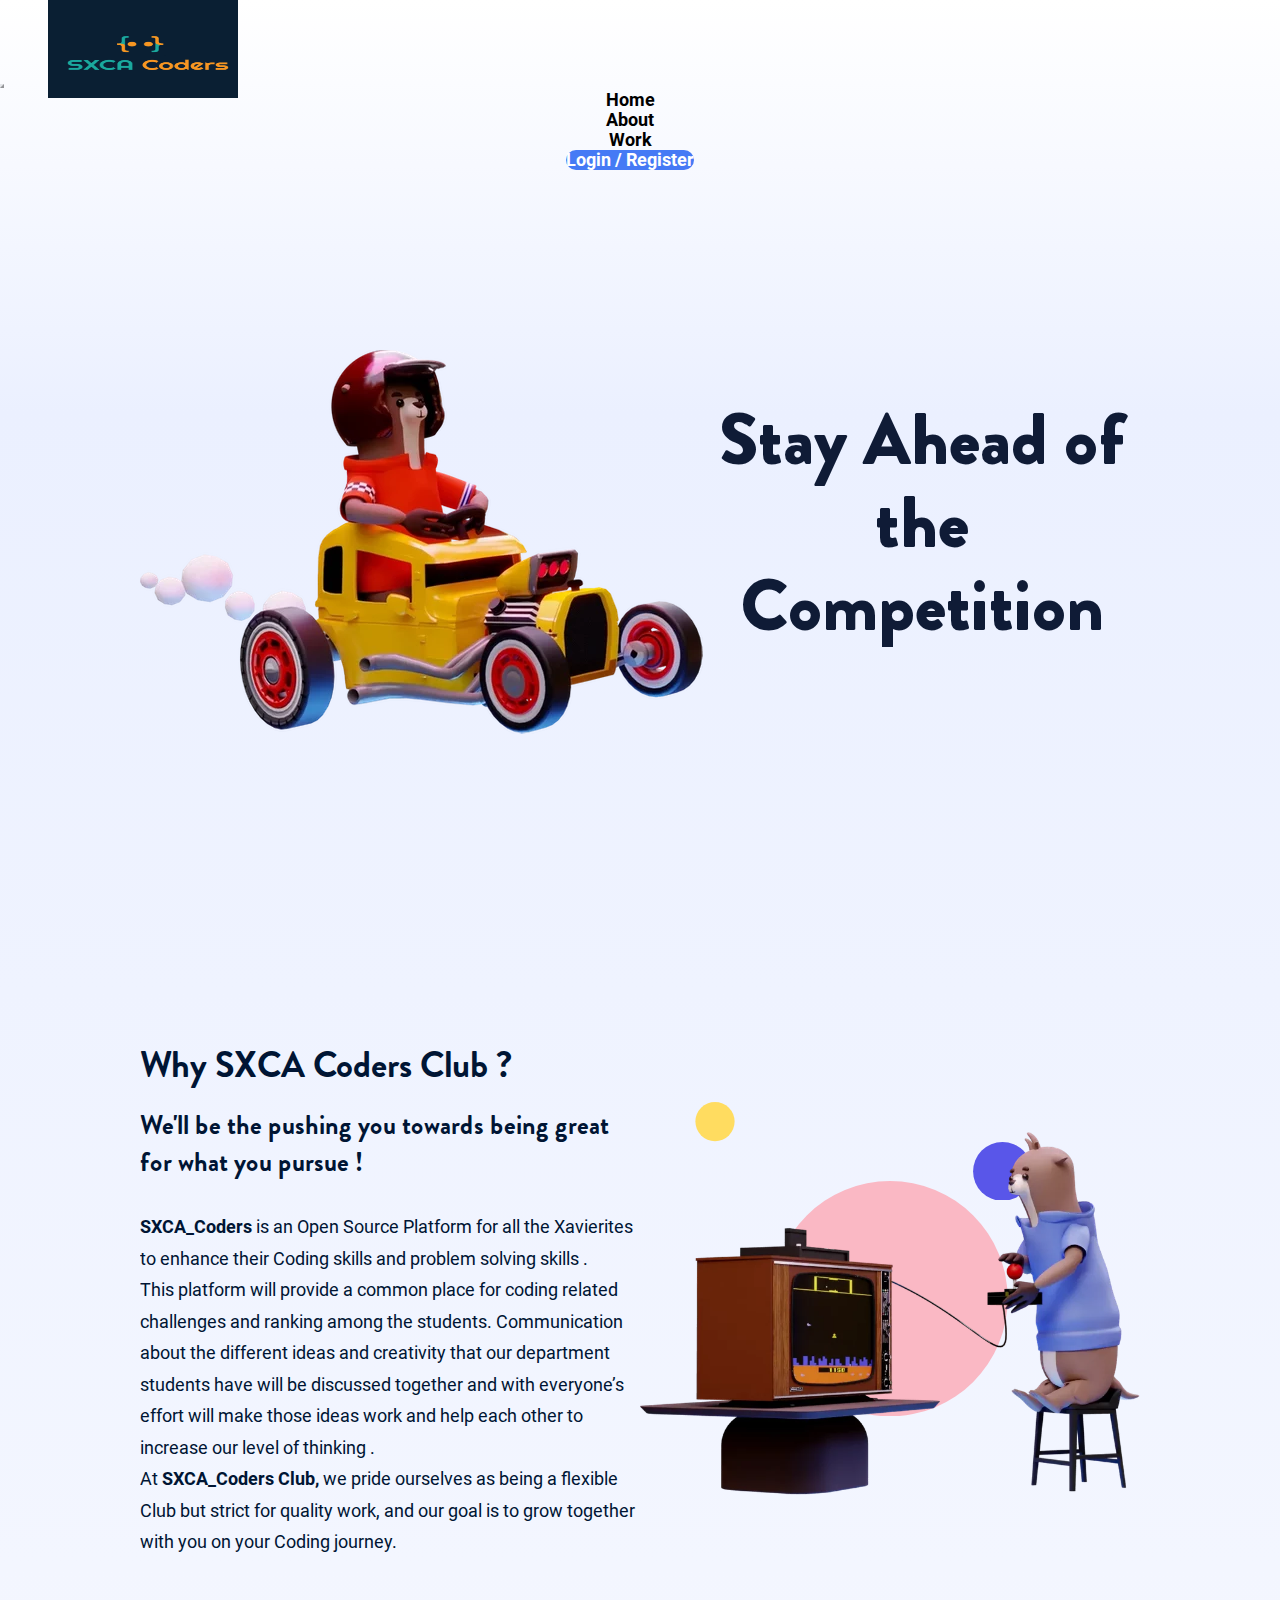
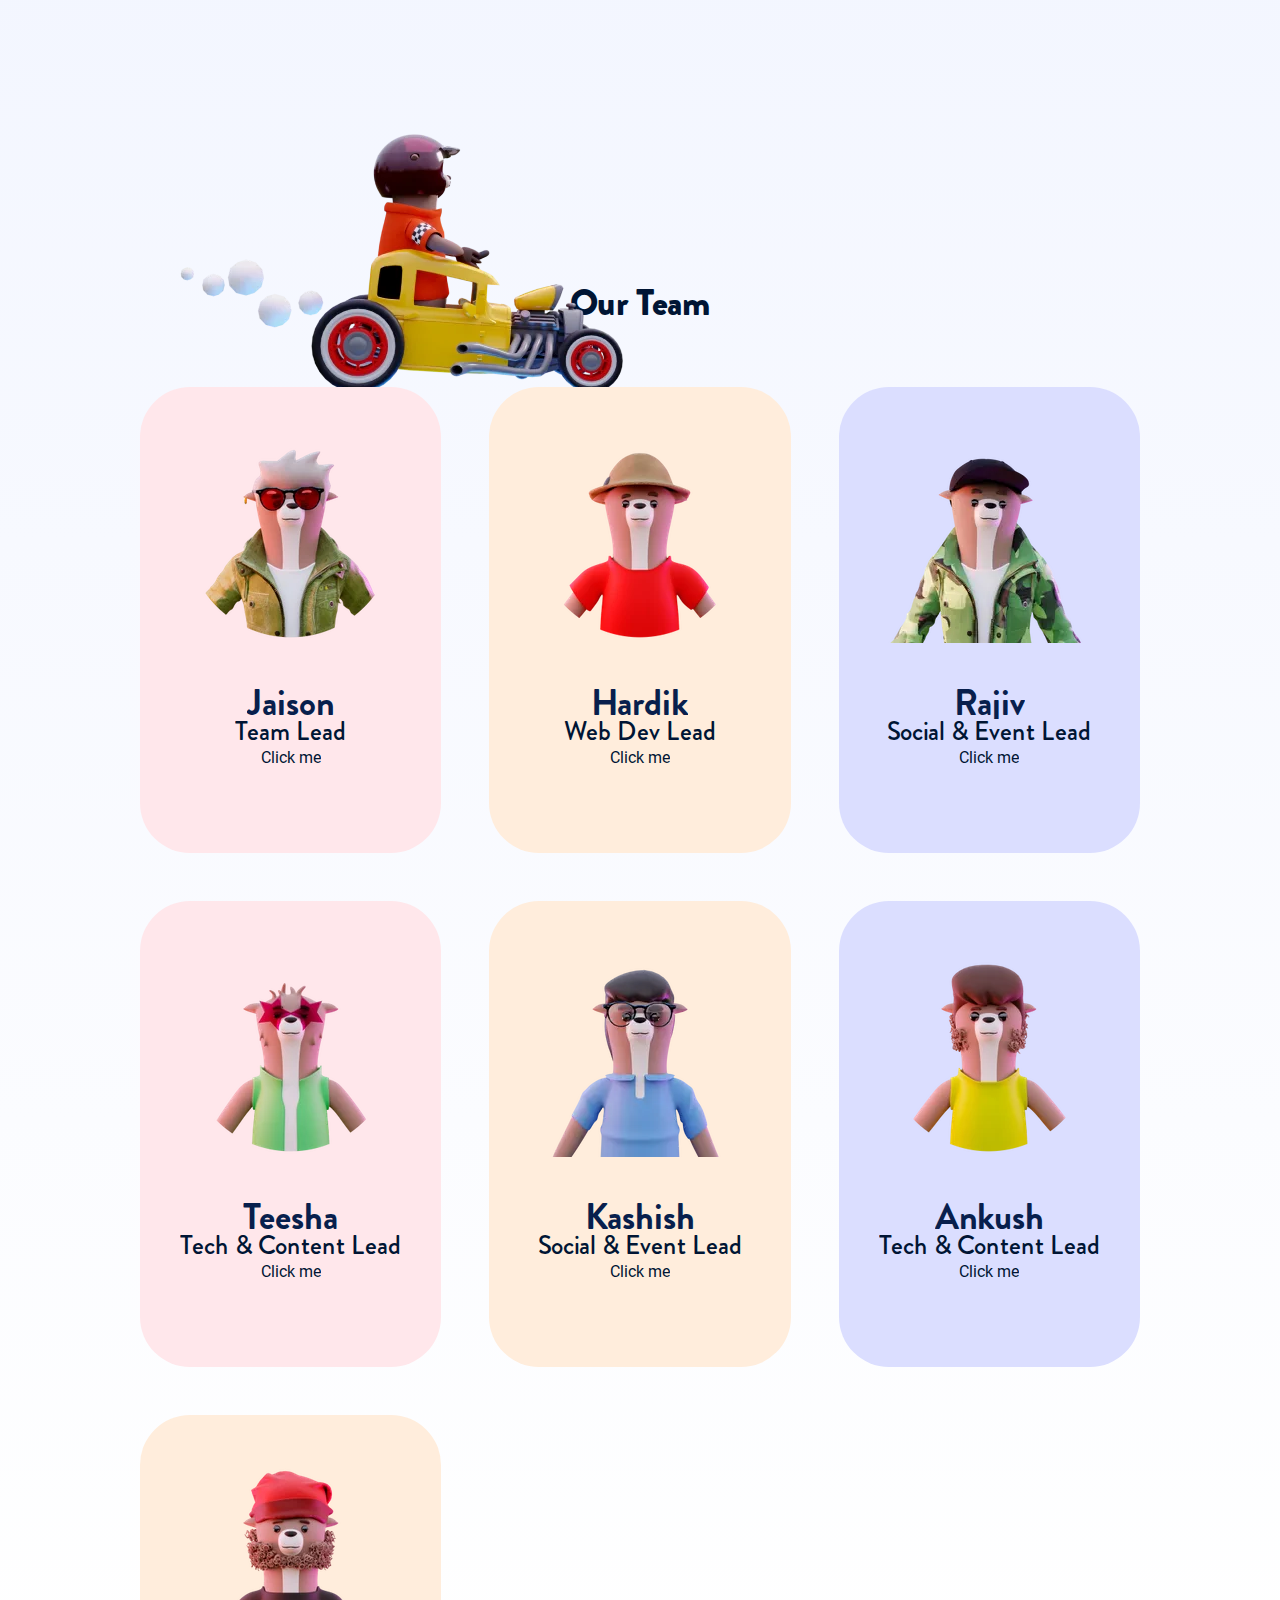
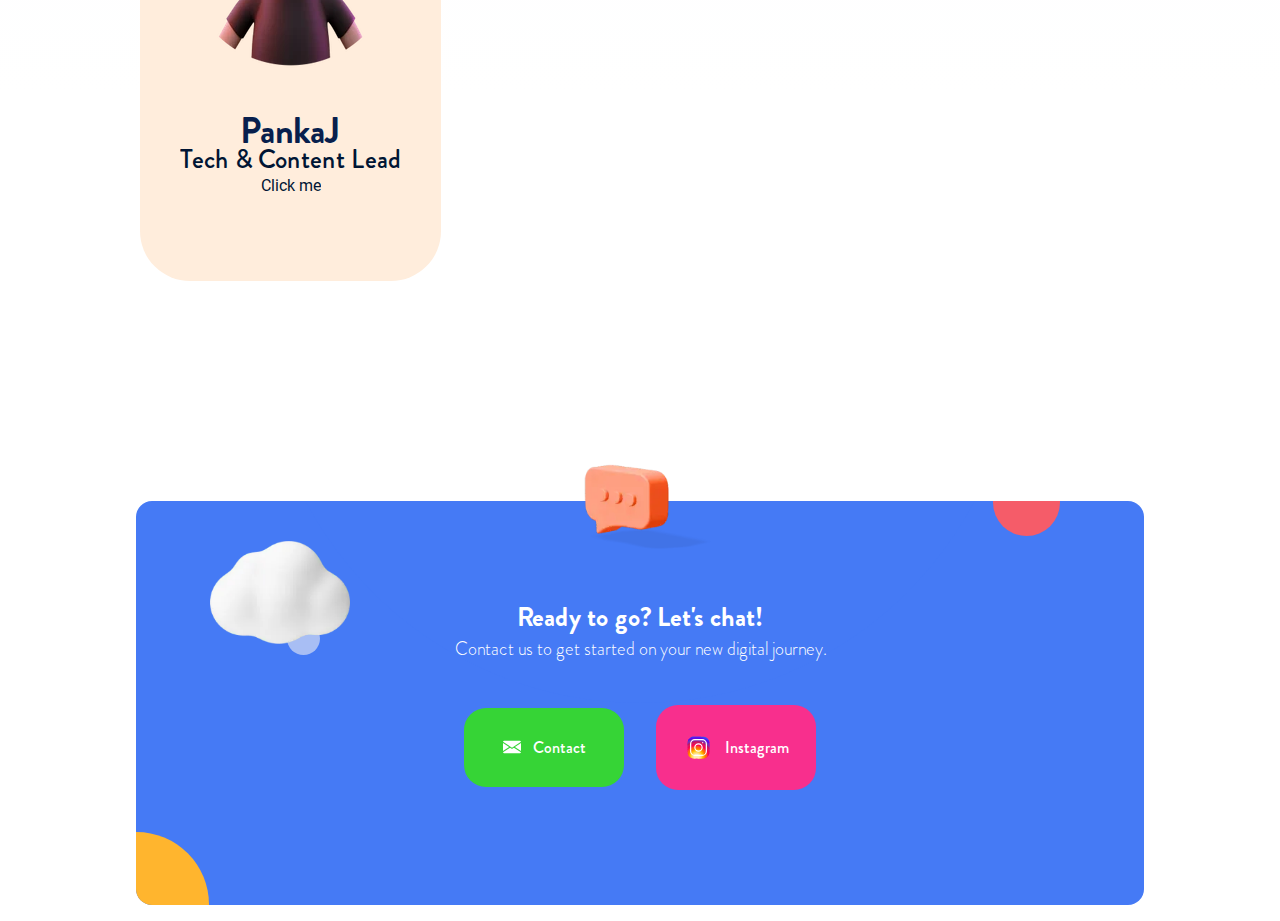
==== commit fe423003: "logo changes" ====
--- a/about.html
+++ b/about.html
@@ -36,7 +36,7 @@
                         <span class="navbar-toggler-icon"></span>
                     </button>
                     <a href="index.html">
-                        <img style="margin-left: 40px;margin-top: 1px;margin-bottom: -15px;" width="199.93243243243242" height="150" loading="lazy"
+                        <img style="margin-left: 40px;margin-top: 1px;margin-bottom: -15px;" width="189.93243243243242" height="100" loading="lazy"
                             src="/logo1.png"
                             class="header_logo__489xt" alt="logo"></a>
                     <div class="collapse navbar-collapse" id="navbarTogglerDemo03">
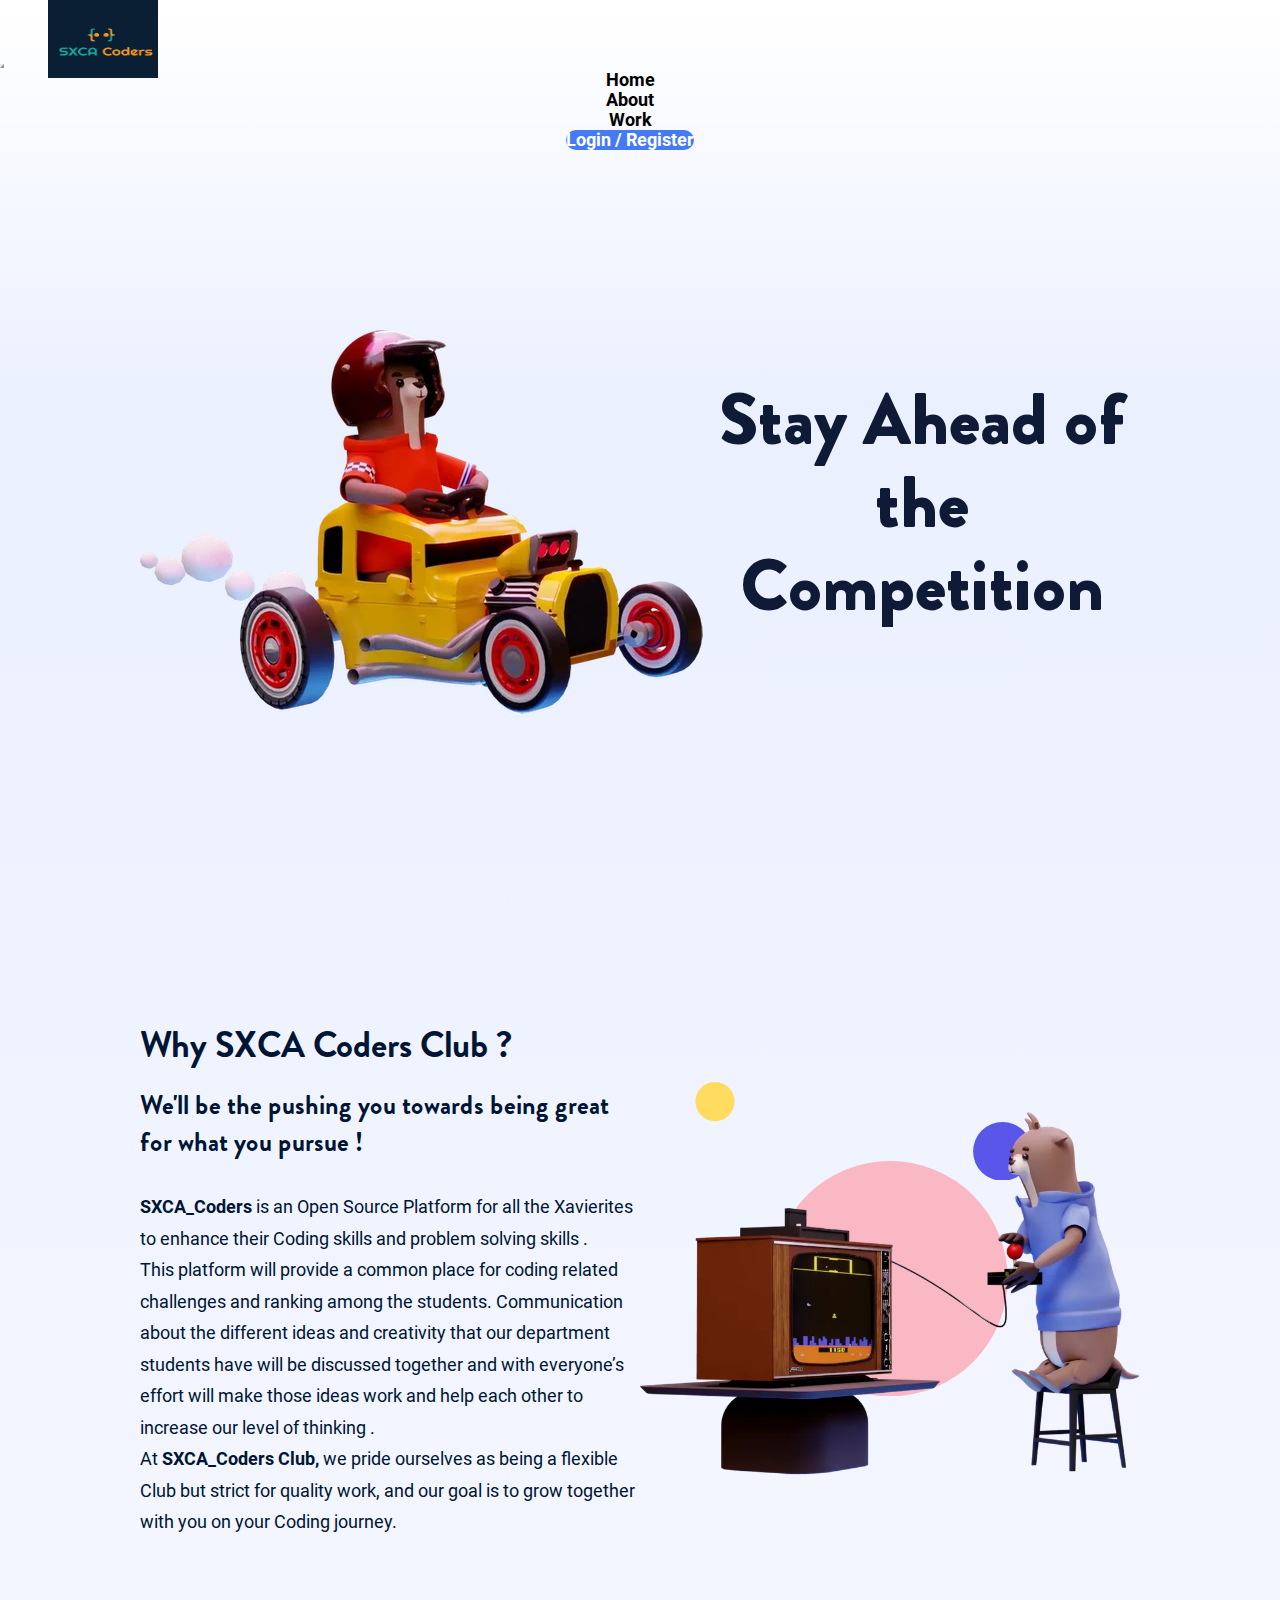
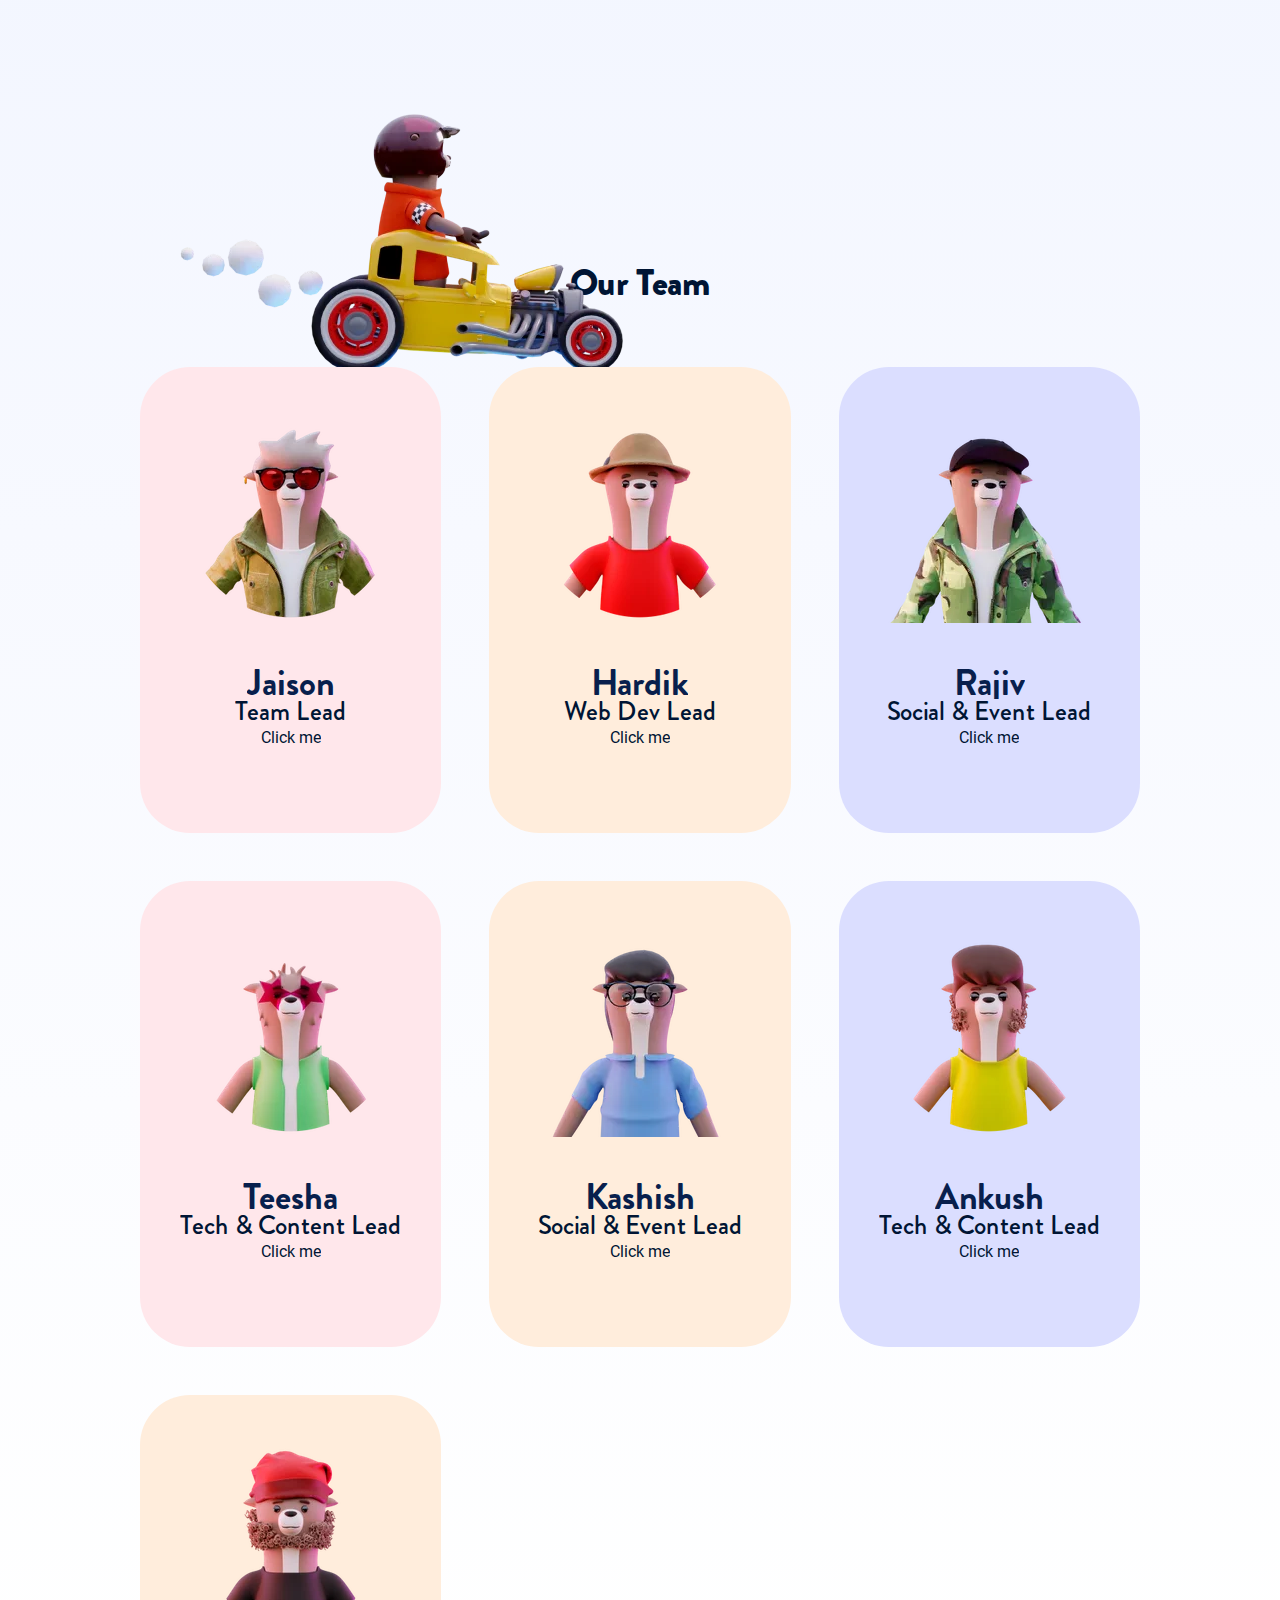
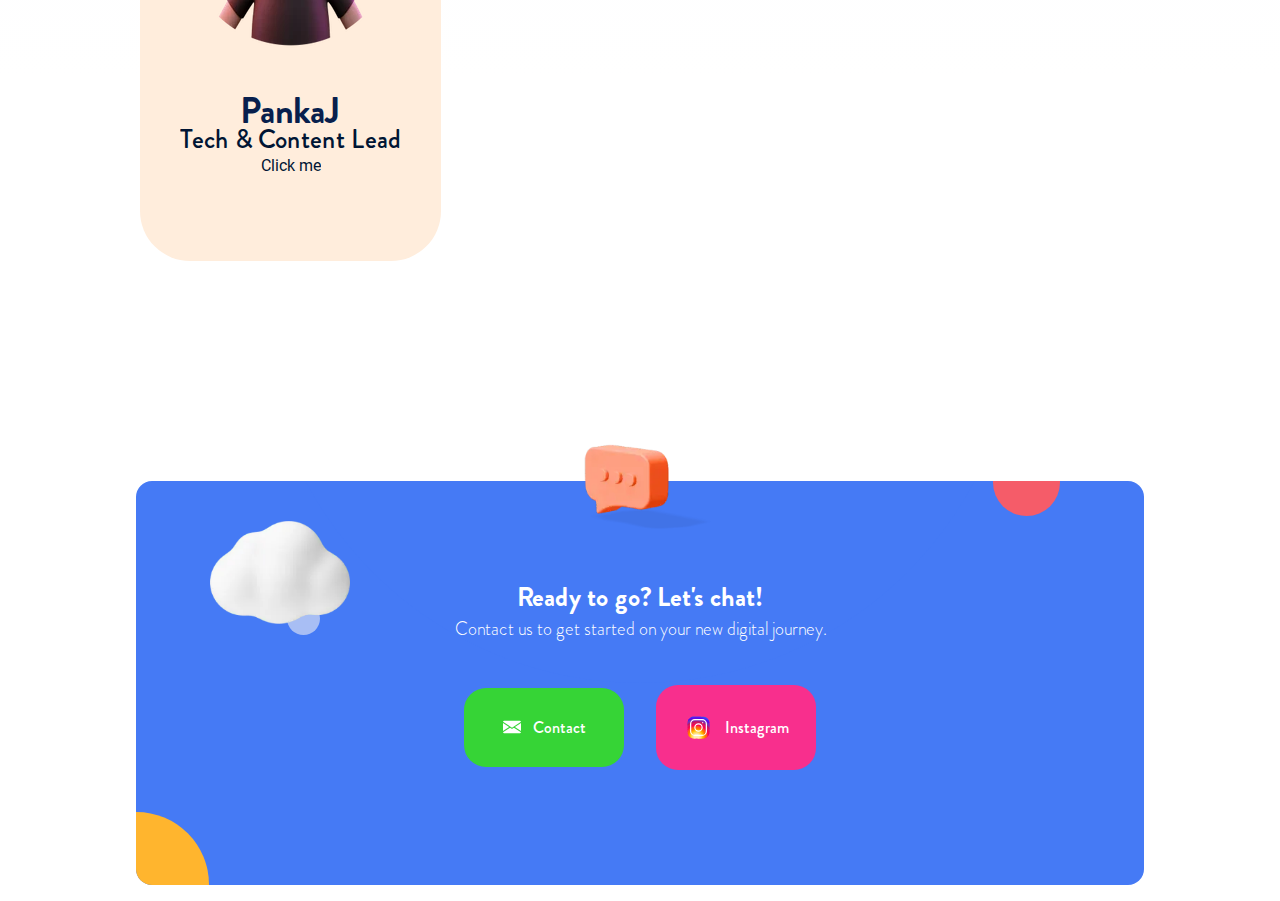
==== commit 9a668a75: "Logo Changes" ====
--- a/about.html
+++ b/about.html
@@ -36,7 +36,7 @@
                         <span class="navbar-toggler-icon"></span>
                     </button>
                     <a href="index.html">
-                        <img style="margin-left: 40px;margin-top: 1px;margin-bottom: -15px;" width="189.93243243243242" height="100" loading="lazy"
+                        <img style="margin-left: 40px;margin-top: 1px;margin-bottom: -15px;" width="109.93243243243242" height="80" loading="lazy"
                             src="/logo1.png"
                             class="header_logo__489xt" alt="logo"></a>
                     <div class="collapse navbar-collapse" id="navbarTogglerDemo03">
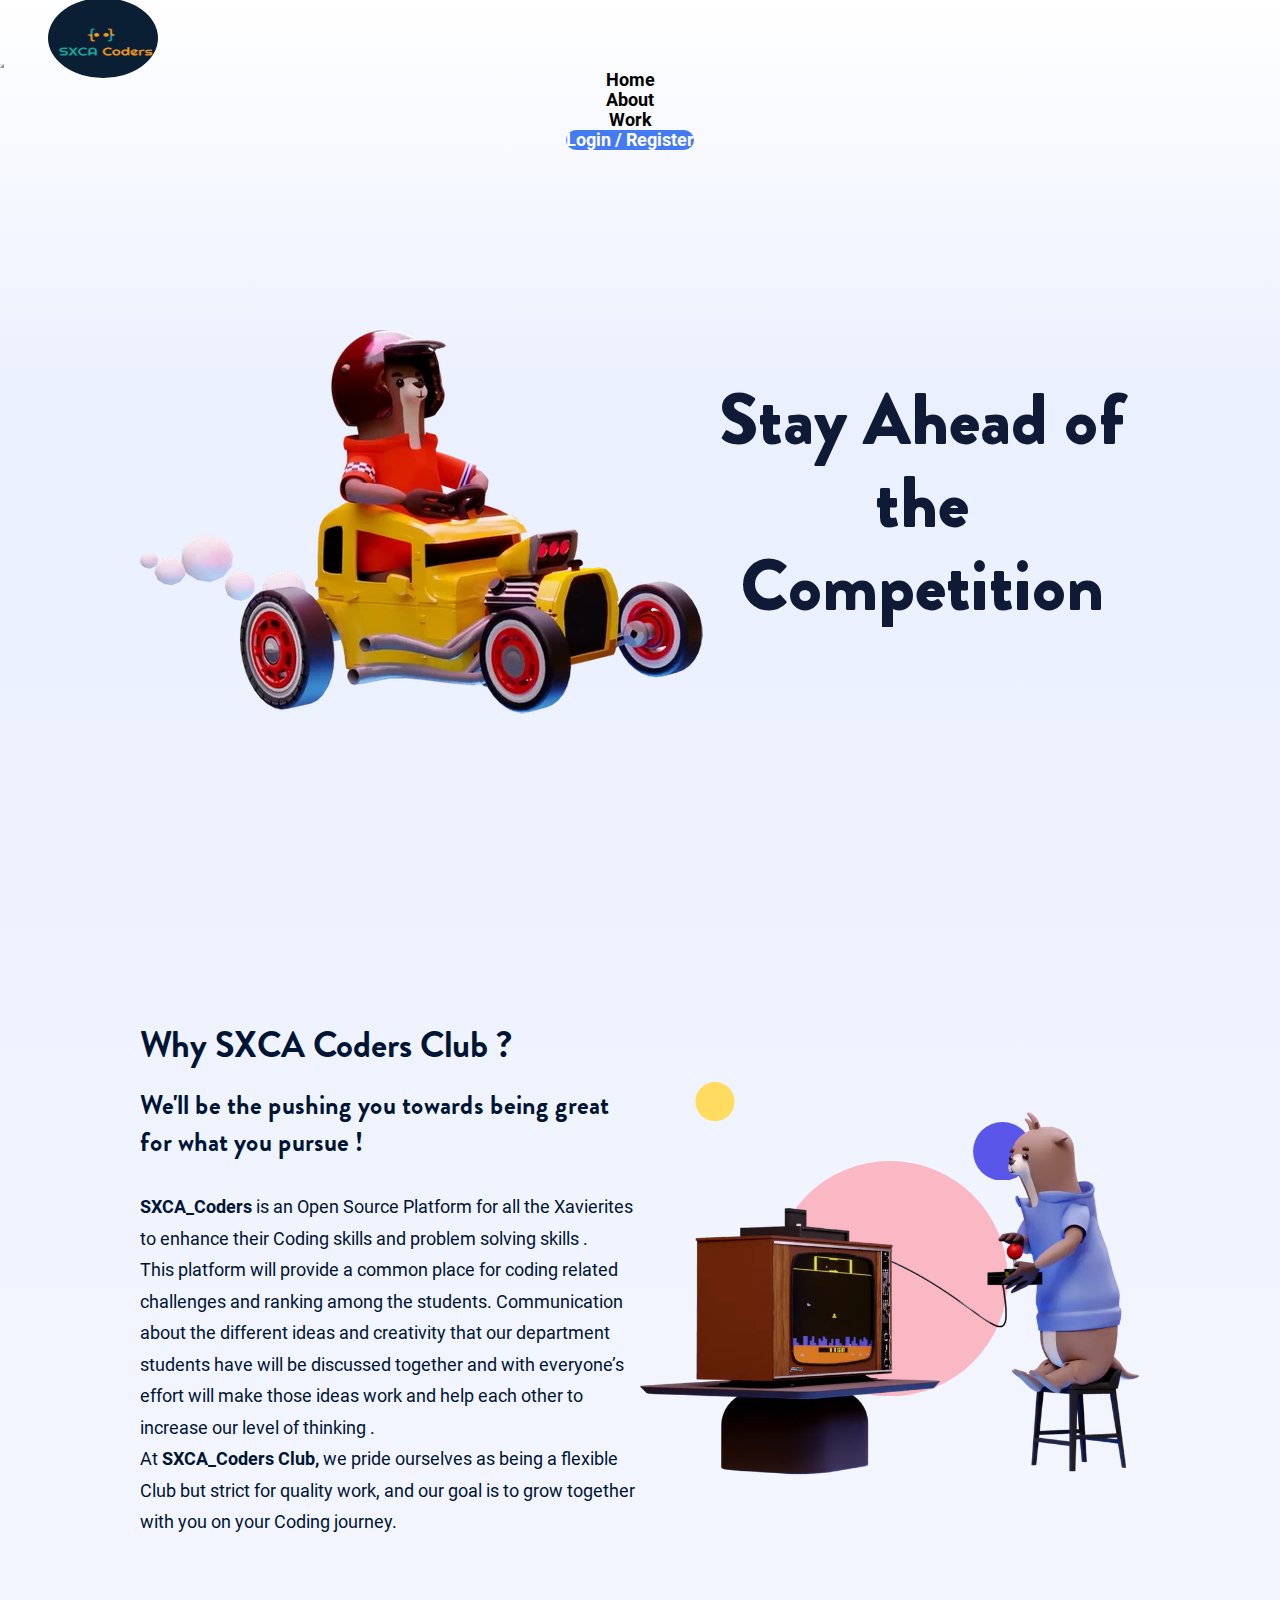
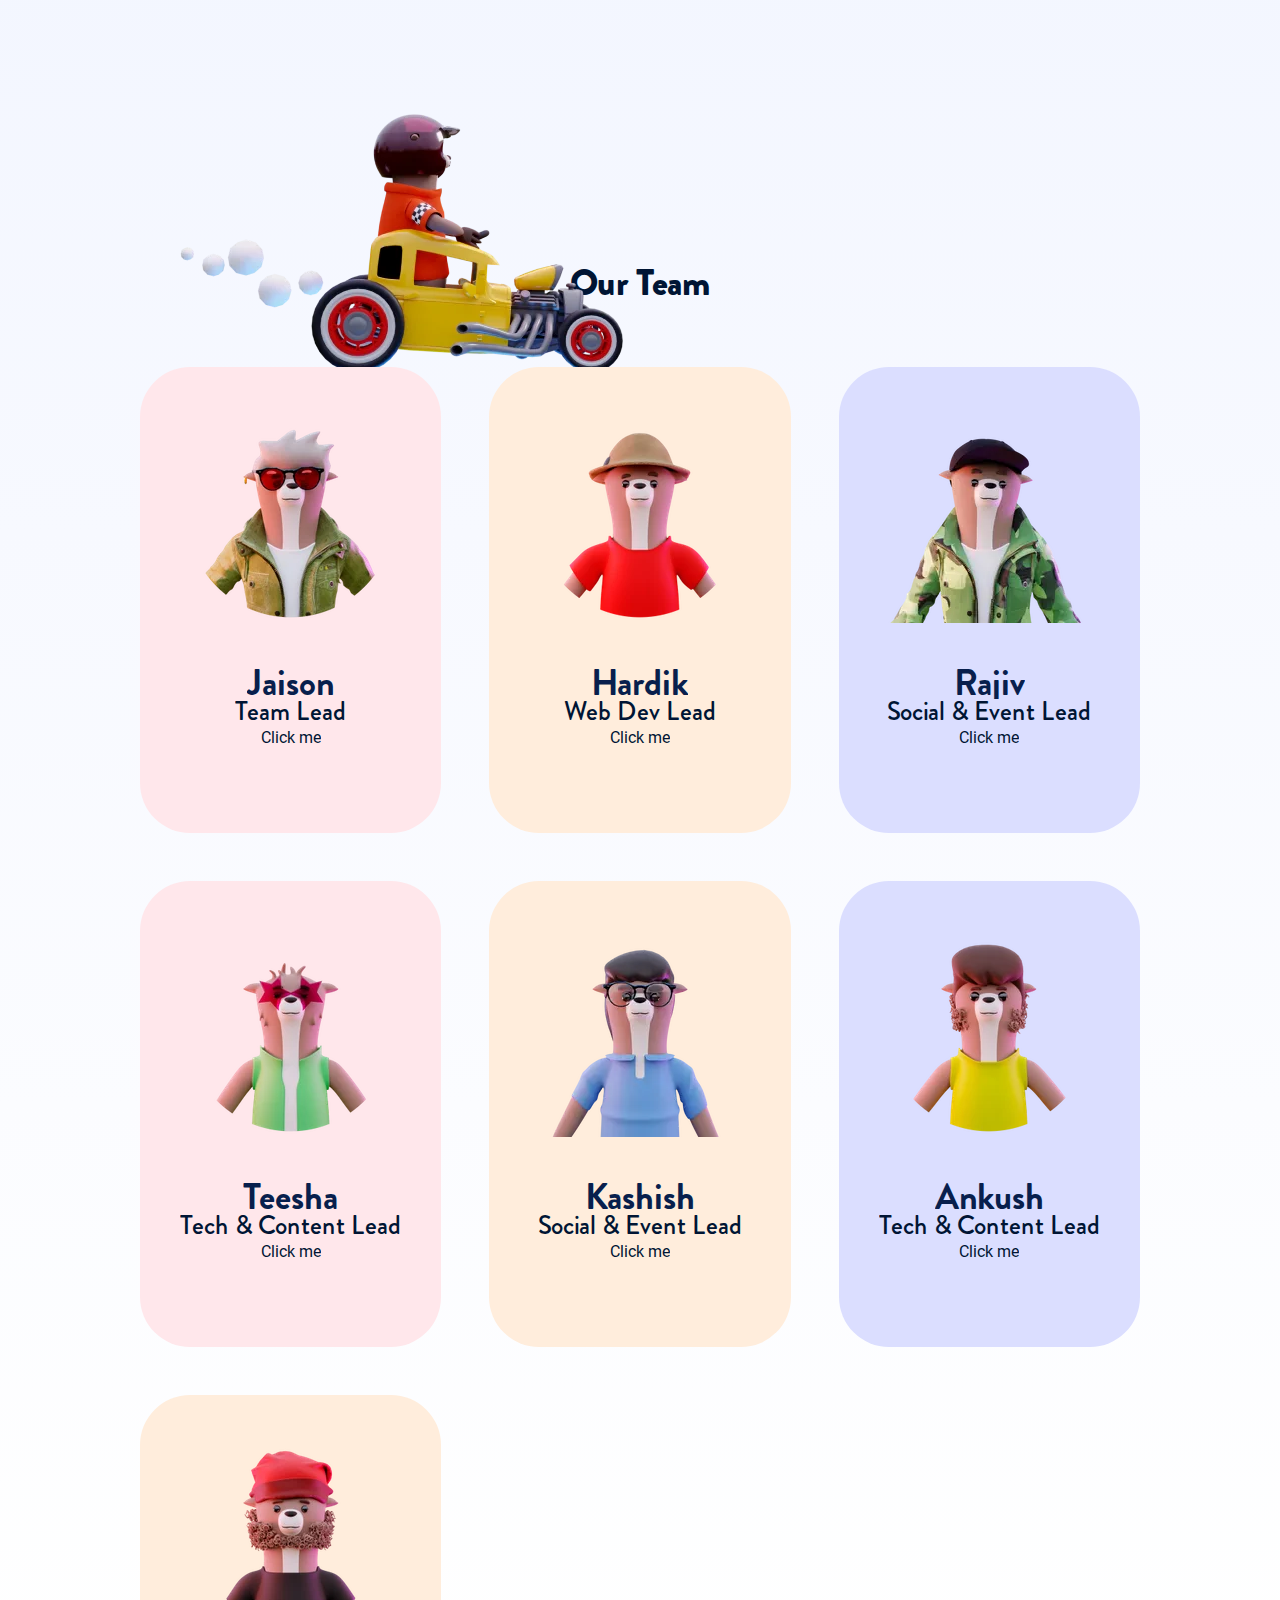
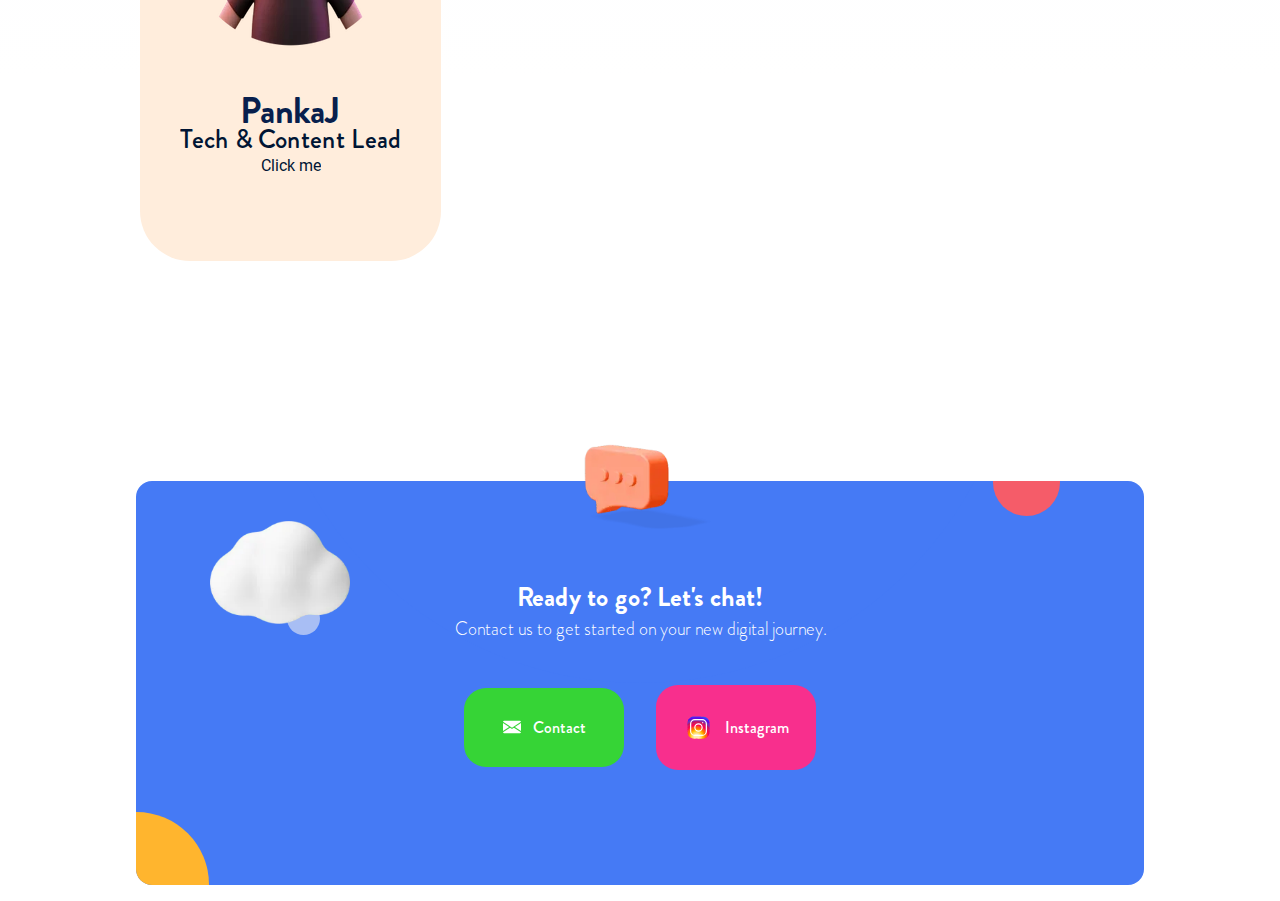
==== commit 6770be1f: "Logo Changesv1" ====
--- a/about.html
+++ b/about.html
@@ -36,7 +36,7 @@
                         <span class="navbar-toggler-icon"></span>
                     </button>
                     <a href="index.html">
-                        <img style="margin-left: 40px;margin-top: 1px;margin-bottom: -15px;" width="109.93243243243242" height="80" loading="lazy"
+                        <img style="margin-left: 40px;margin-top: 1px;margin-bottom: -15px; border-radius: 50%;" width="109.93243243243242" height="80" loading="lazy"
                             src="/logo1.png"
                             class="header_logo__489xt" alt="logo"></a>
                     <div class="collapse navbar-collapse" id="navbarTogglerDemo03">
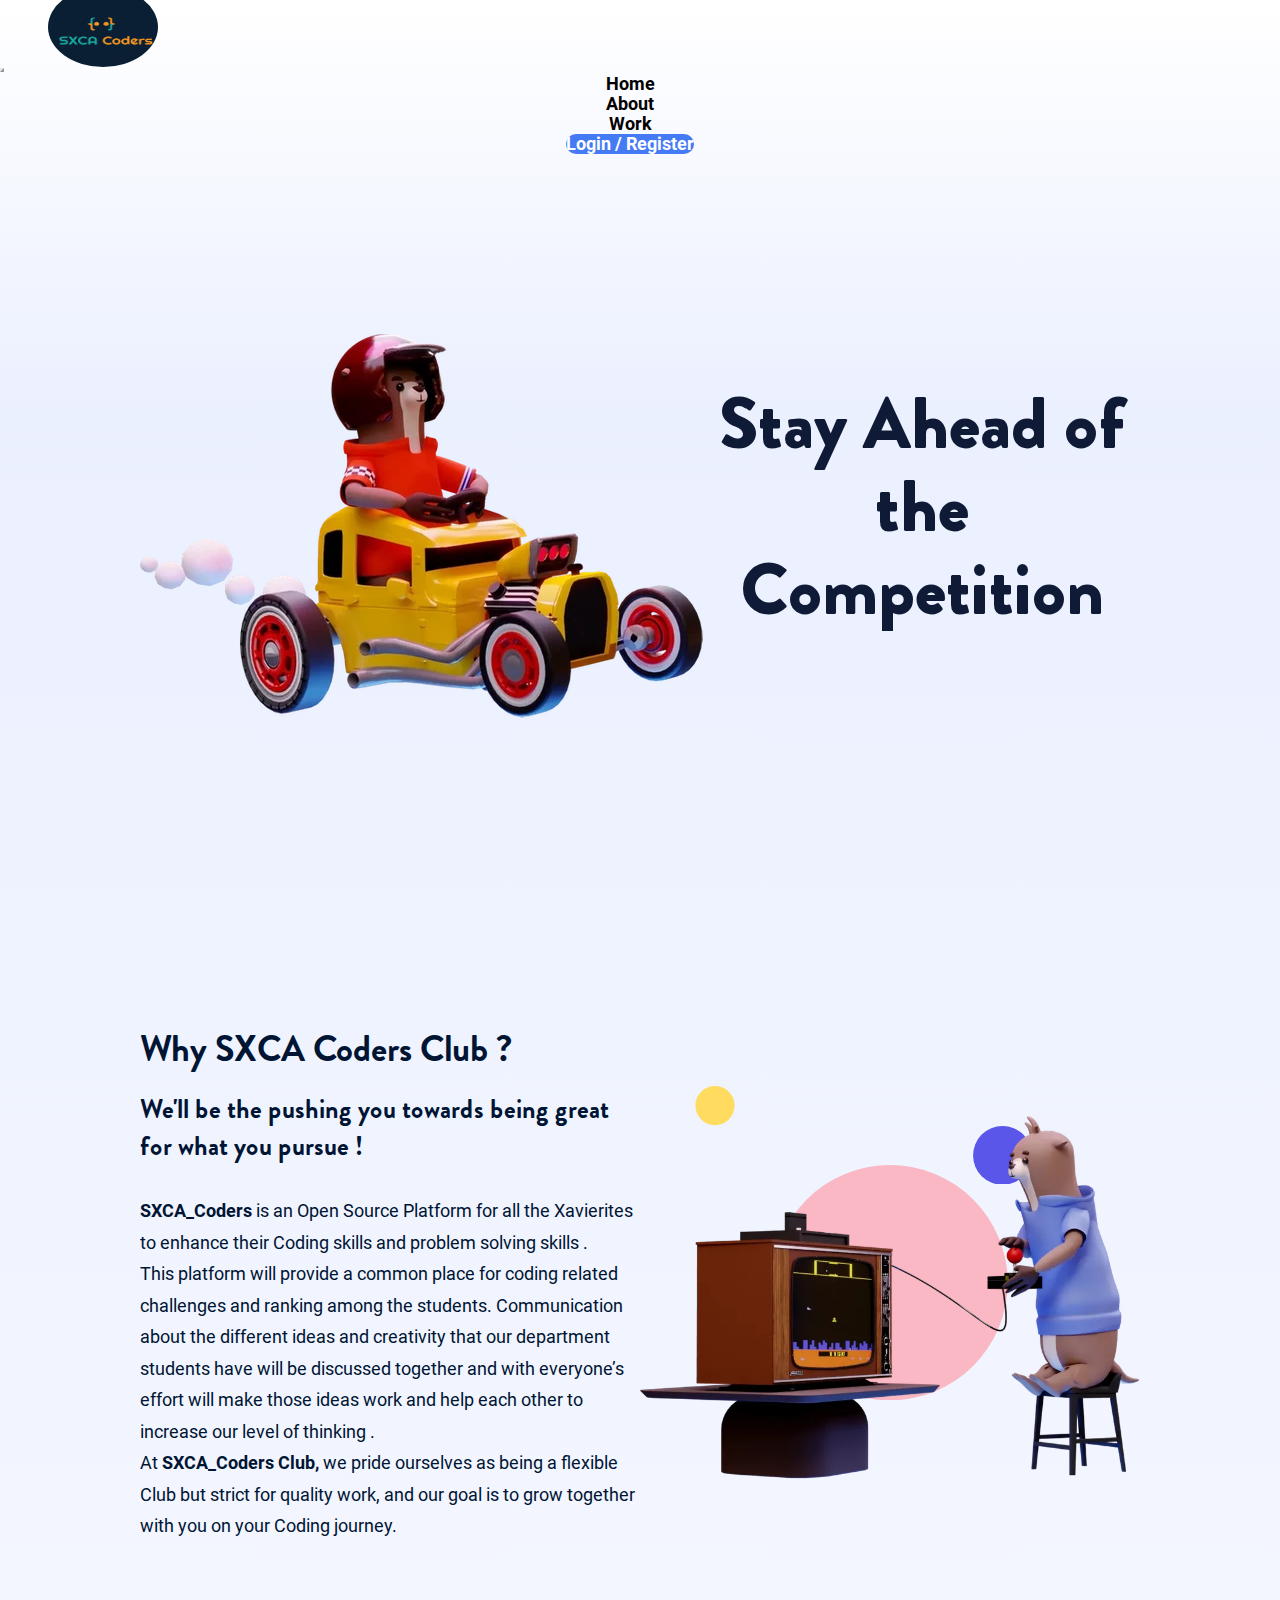
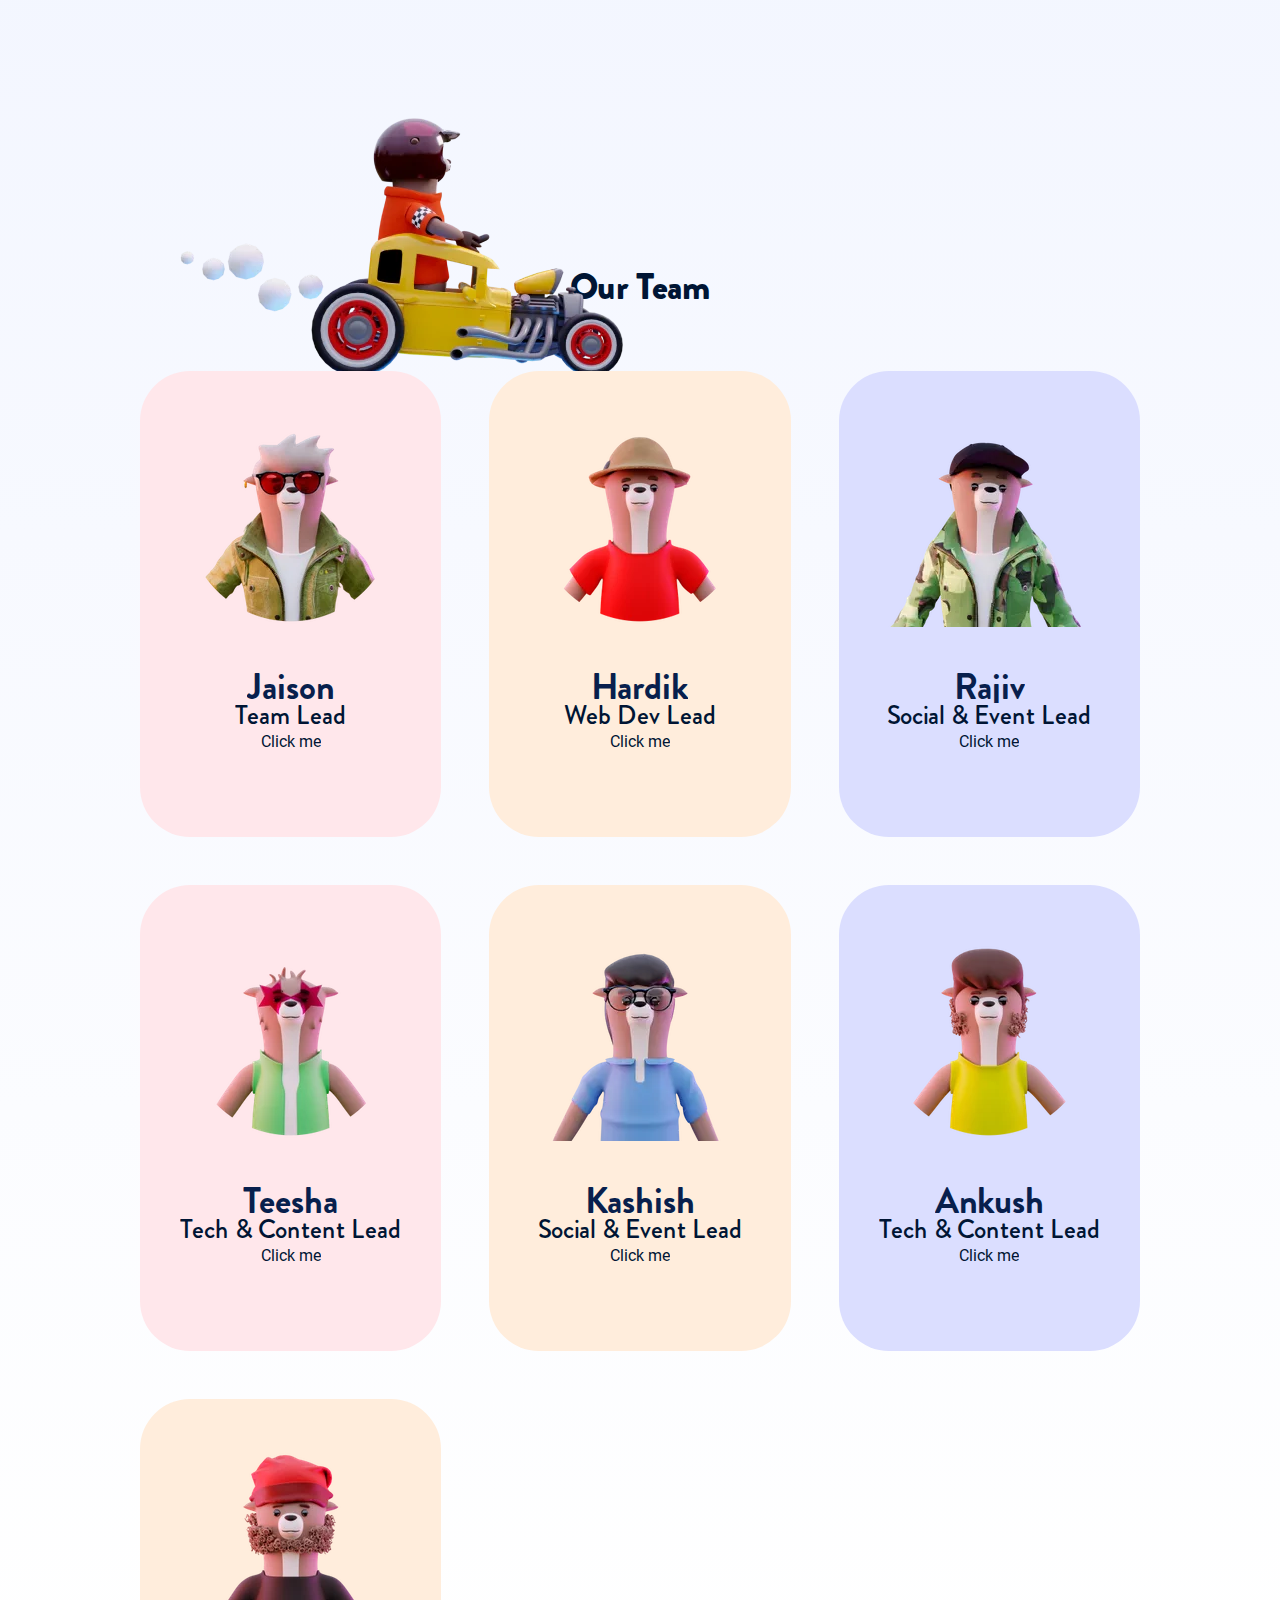
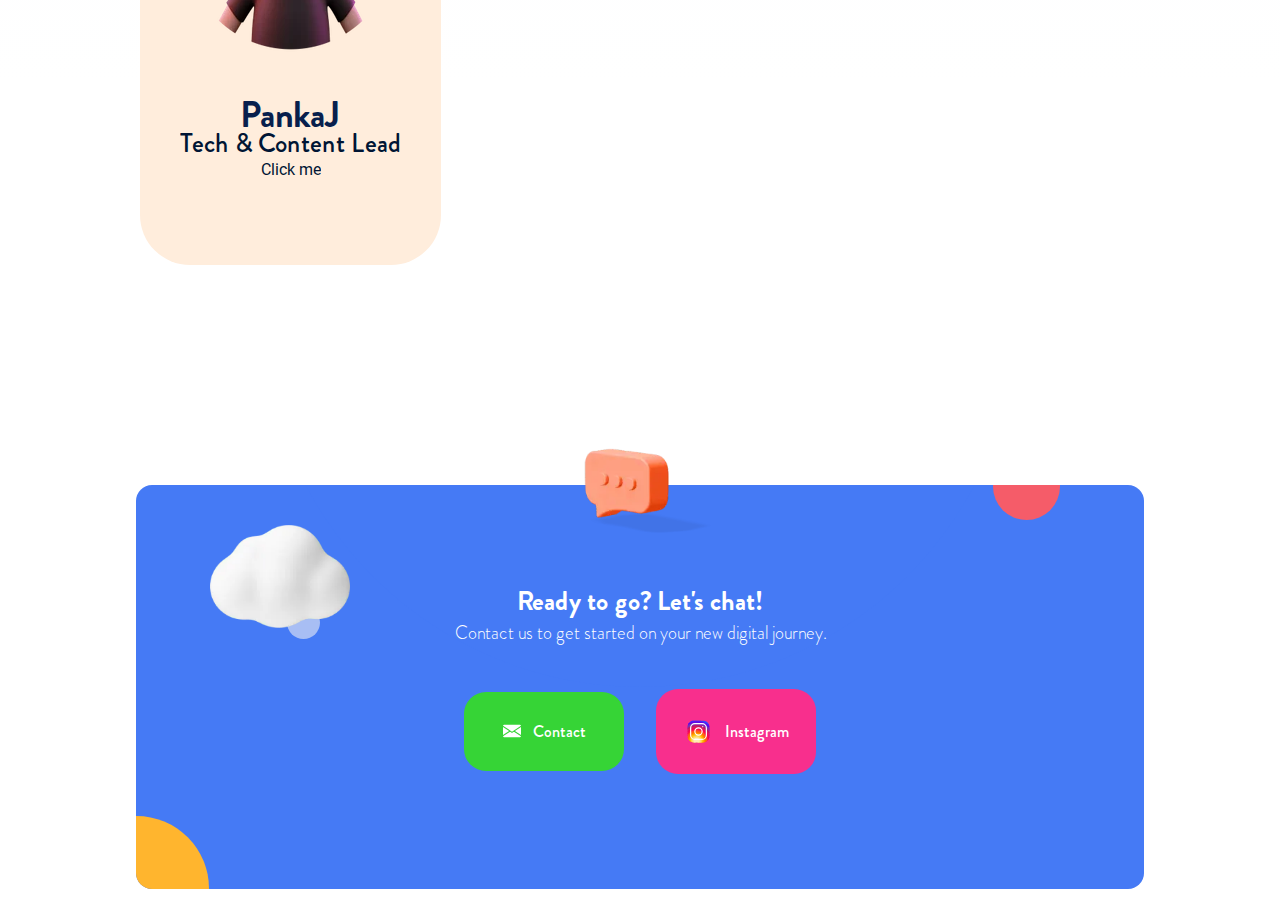
==== commit 43cc10ef: "logo changes finale commit" ====
--- a/about.html
+++ b/about.html
@@ -36,7 +36,7 @@
                         <span class="navbar-toggler-icon"></span>
                     </button>
                     <a href="index.html">
-                        <img style="margin-left: 40px;margin-top: 1px;margin-bottom: -15px; border-radius: 50%;" width="109.93243243243242" height="80" loading="lazy"
+                        <img style="margin-left: 40px;margin-top: -10px; border-radius: 50%;" width="109.93243243243242" height="80" loading="lazy"
                             src="/logo1.png"
                             class="header_logo__489xt" alt="logo"></a>
                     <div class="collapse navbar-collapse" id="navbarTogglerDemo03">
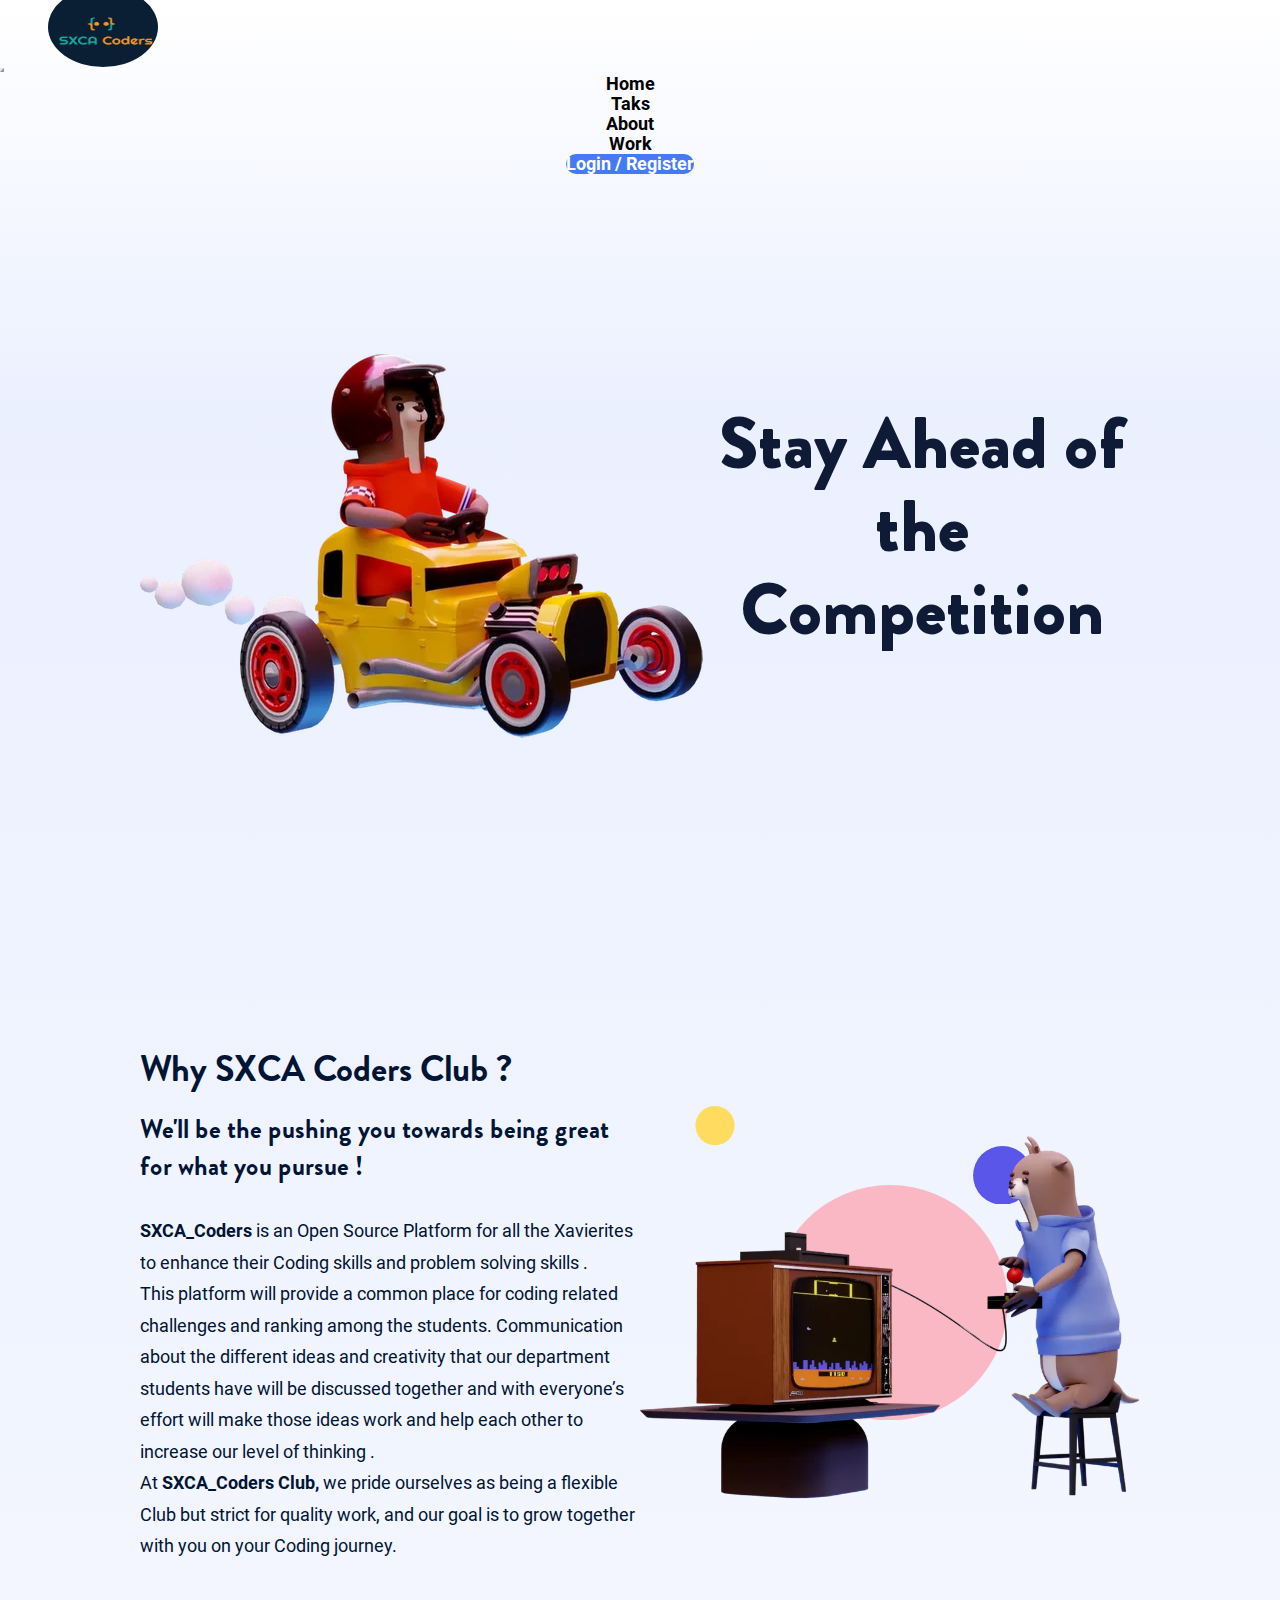
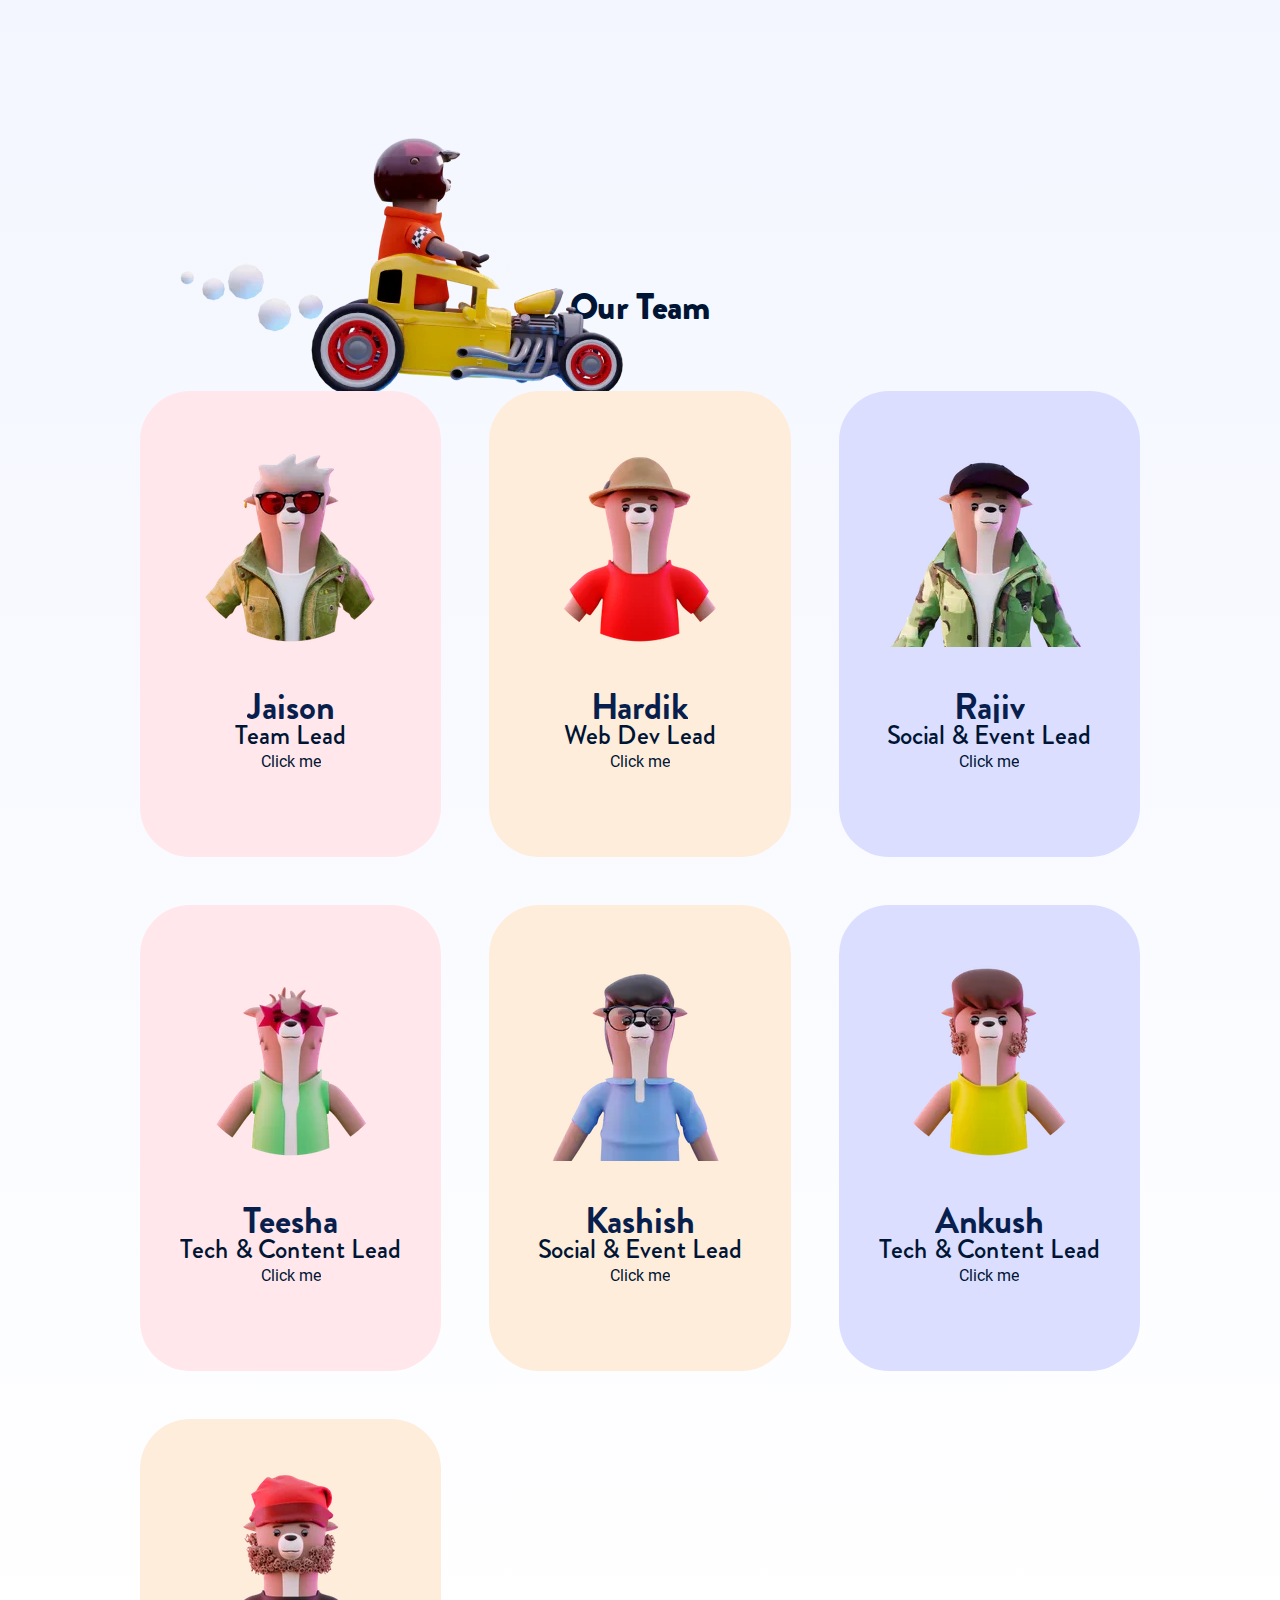
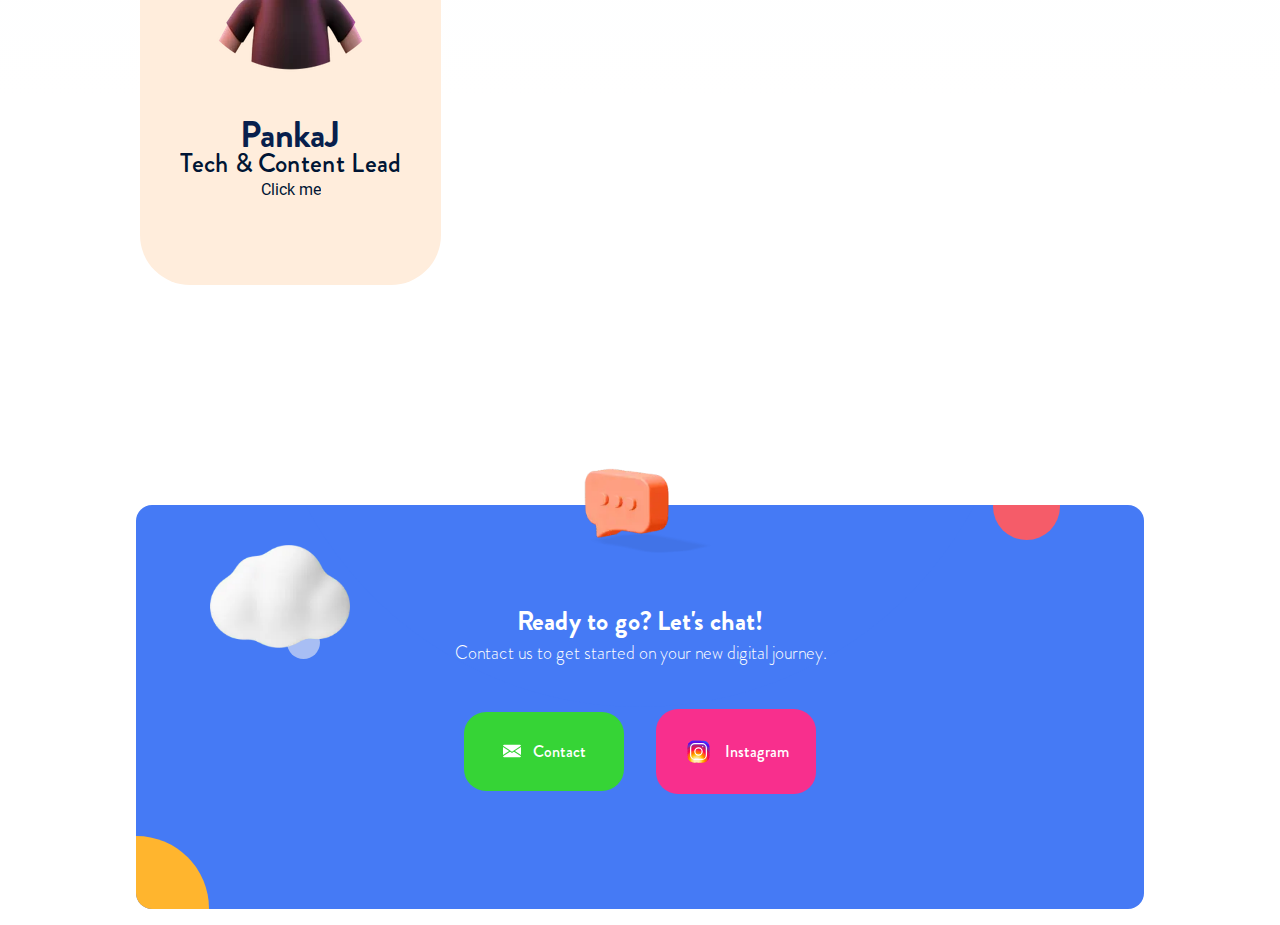
==== commit b364a737: "Tasks nav option added" ====
--- a/about.html
+++ b/about.html
@@ -44,6 +44,9 @@
                             
                             <li class="nav-item" style="margin-right: 20px;">
                                 <a class="nav-link active" aria-current="page" href="index.html">Home</a>
+                            </li>
+                            <li class="nav-item" style="margin-right: 20px;">
+                                <a class="nav-link active" aria-current="page" href="http://sxcacoderz.atwebpages.com/tasks/list/">Taks</a>
                             </li>
                             <li class="nav-item" style="margin-right: 20px;">
                                 <a class="nav-link active" aria-current="page" href="about.html">About</a>
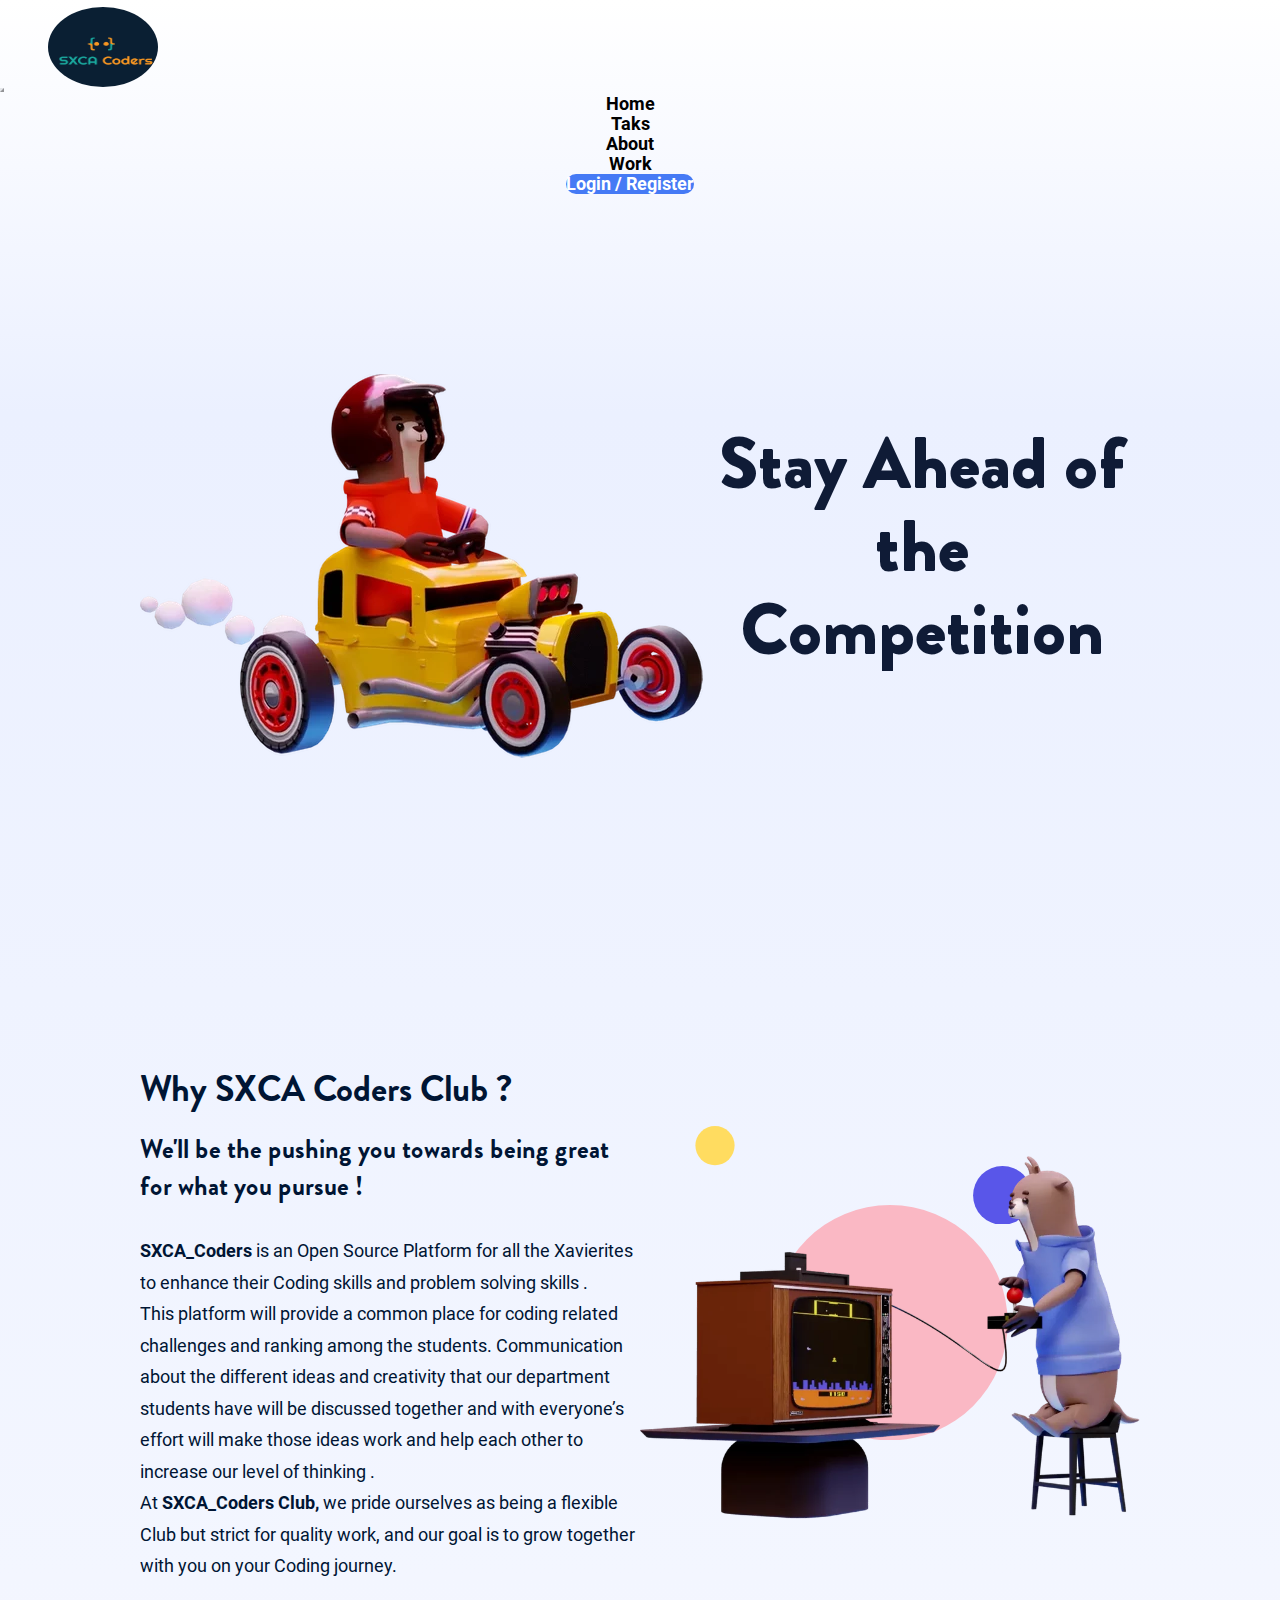
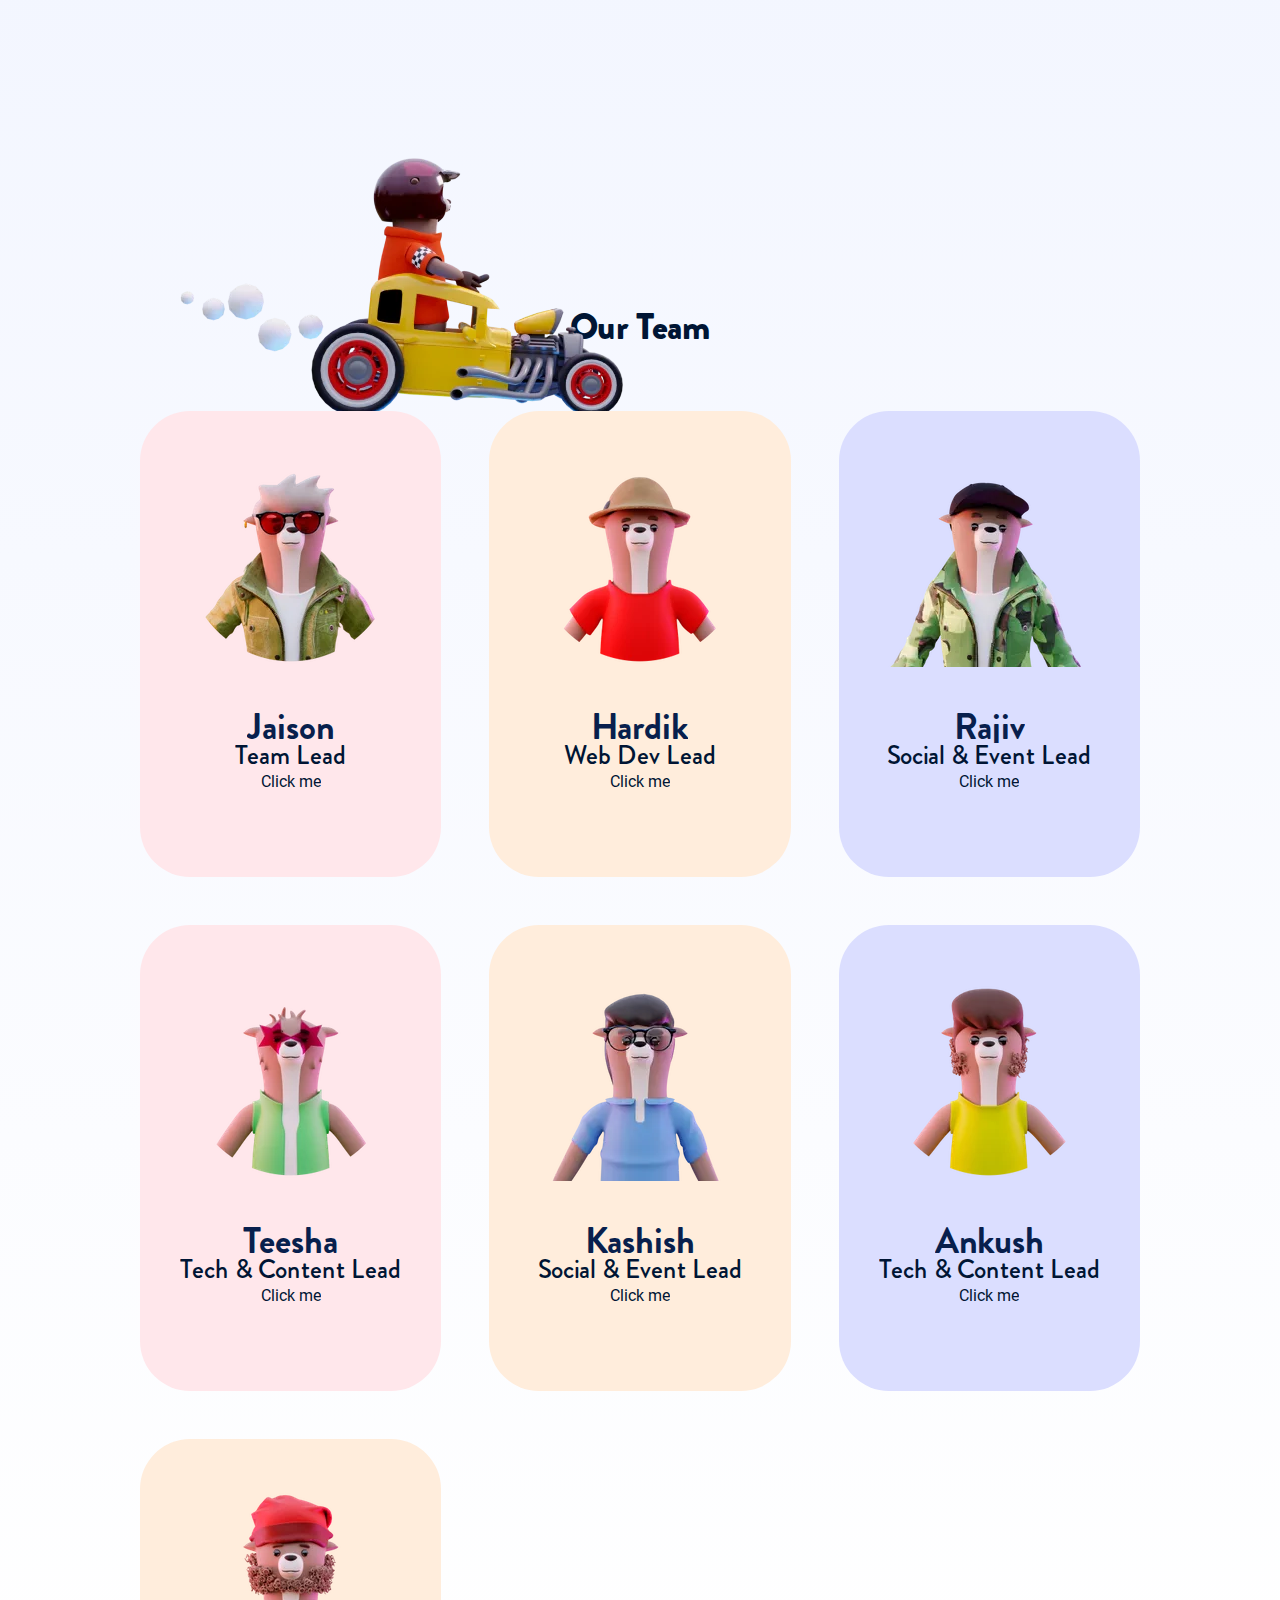
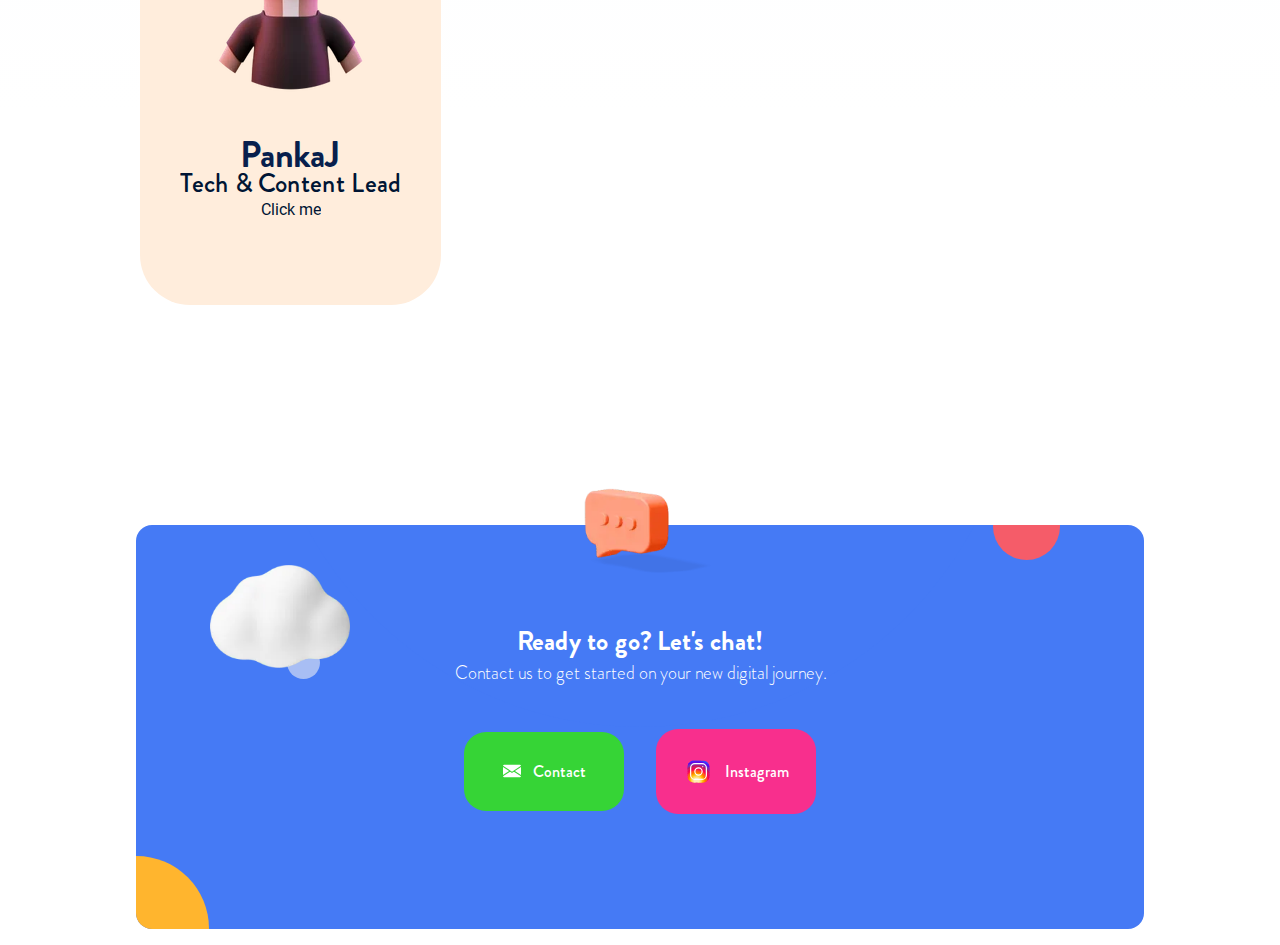
==== commit 38ee5ac0: "logo changes" ====
--- a/about.html
+++ b/about.html
@@ -36,7 +36,7 @@
                         <span class="navbar-toggler-icon"></span>
                     </button>
                     <a href="index.html">
-                        <img style="margin-left: 40px;margin-top: -10px; border-radius: 50%;" width="109.93243243243242" height="80" loading="lazy"
+                        <img style="margin-left: 40px;margin-top: 10px; border-radius: 50%;" width="109.93243243243242" height="80" loading="lazy"
                             src="/logo1.png"
                             class="header_logo__489xt" alt="logo"></a>
                     <div class="collapse navbar-collapse" id="navbarTogglerDemo03">
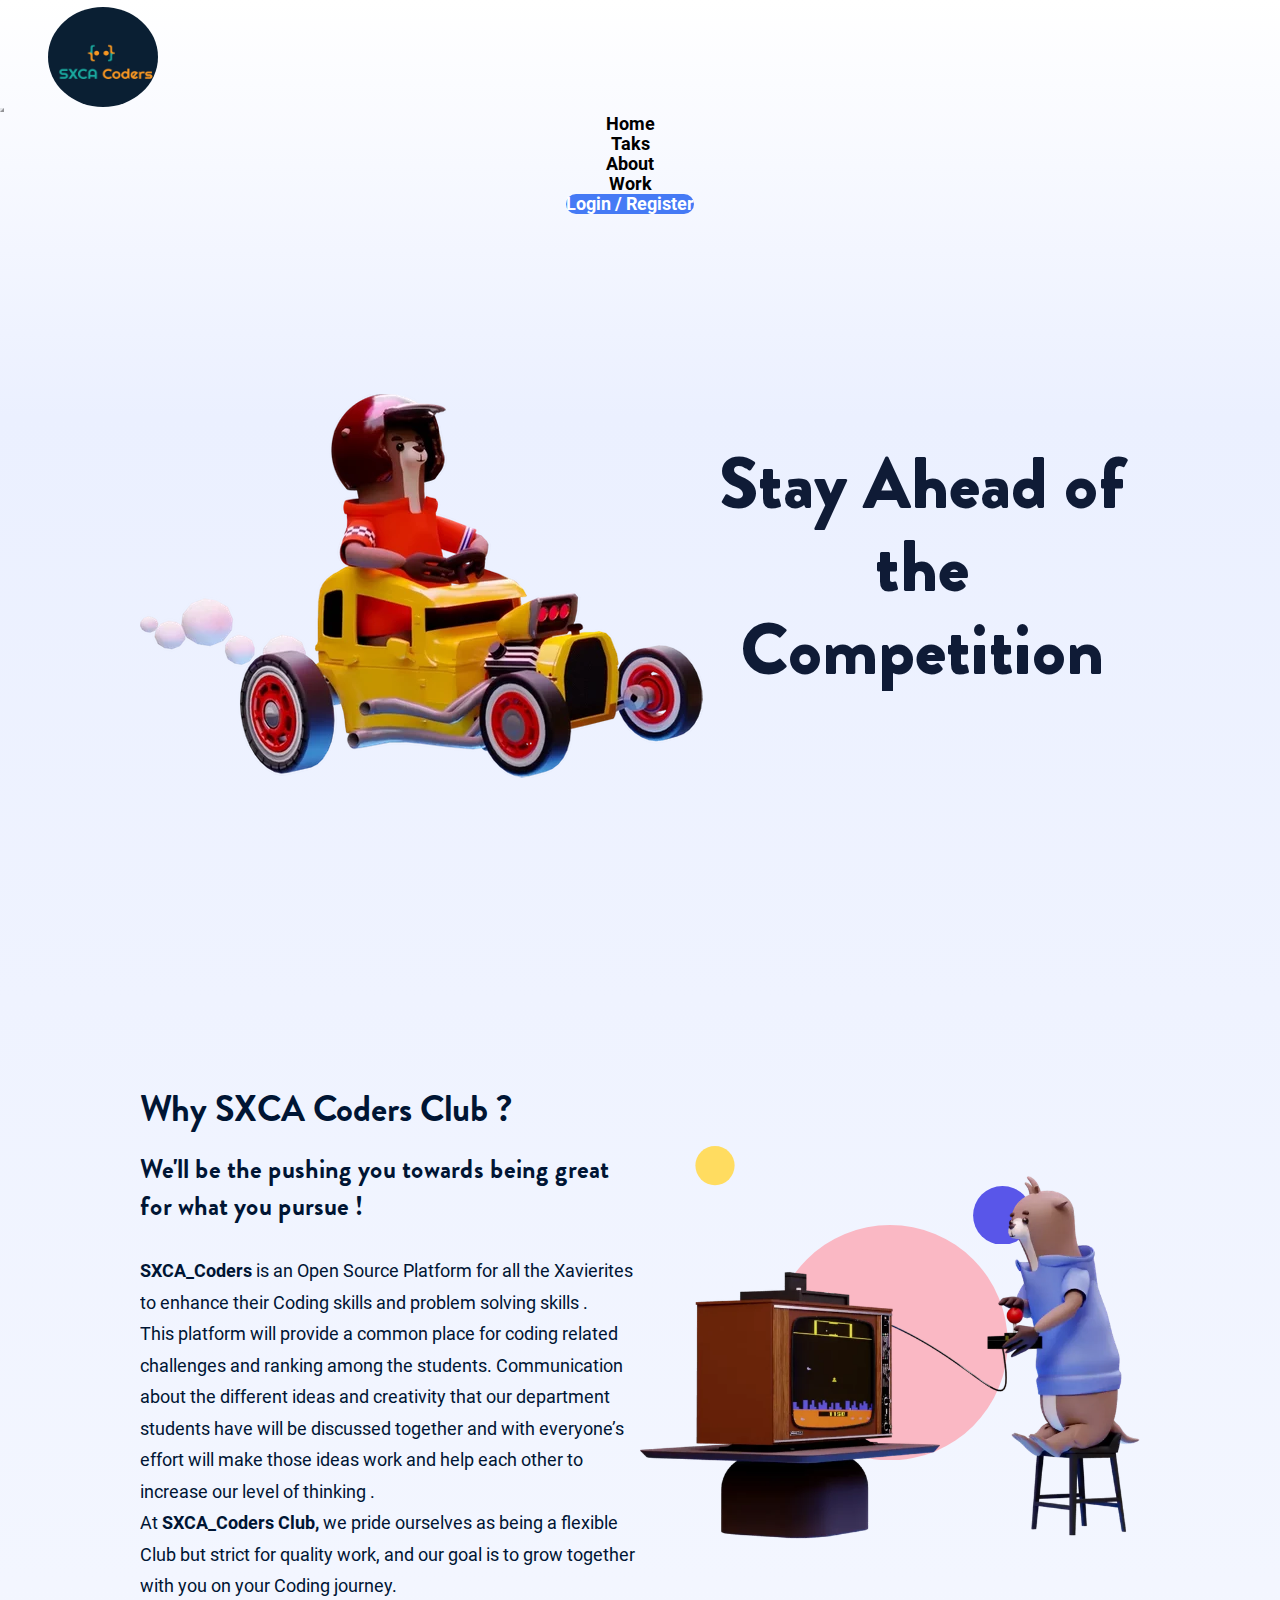
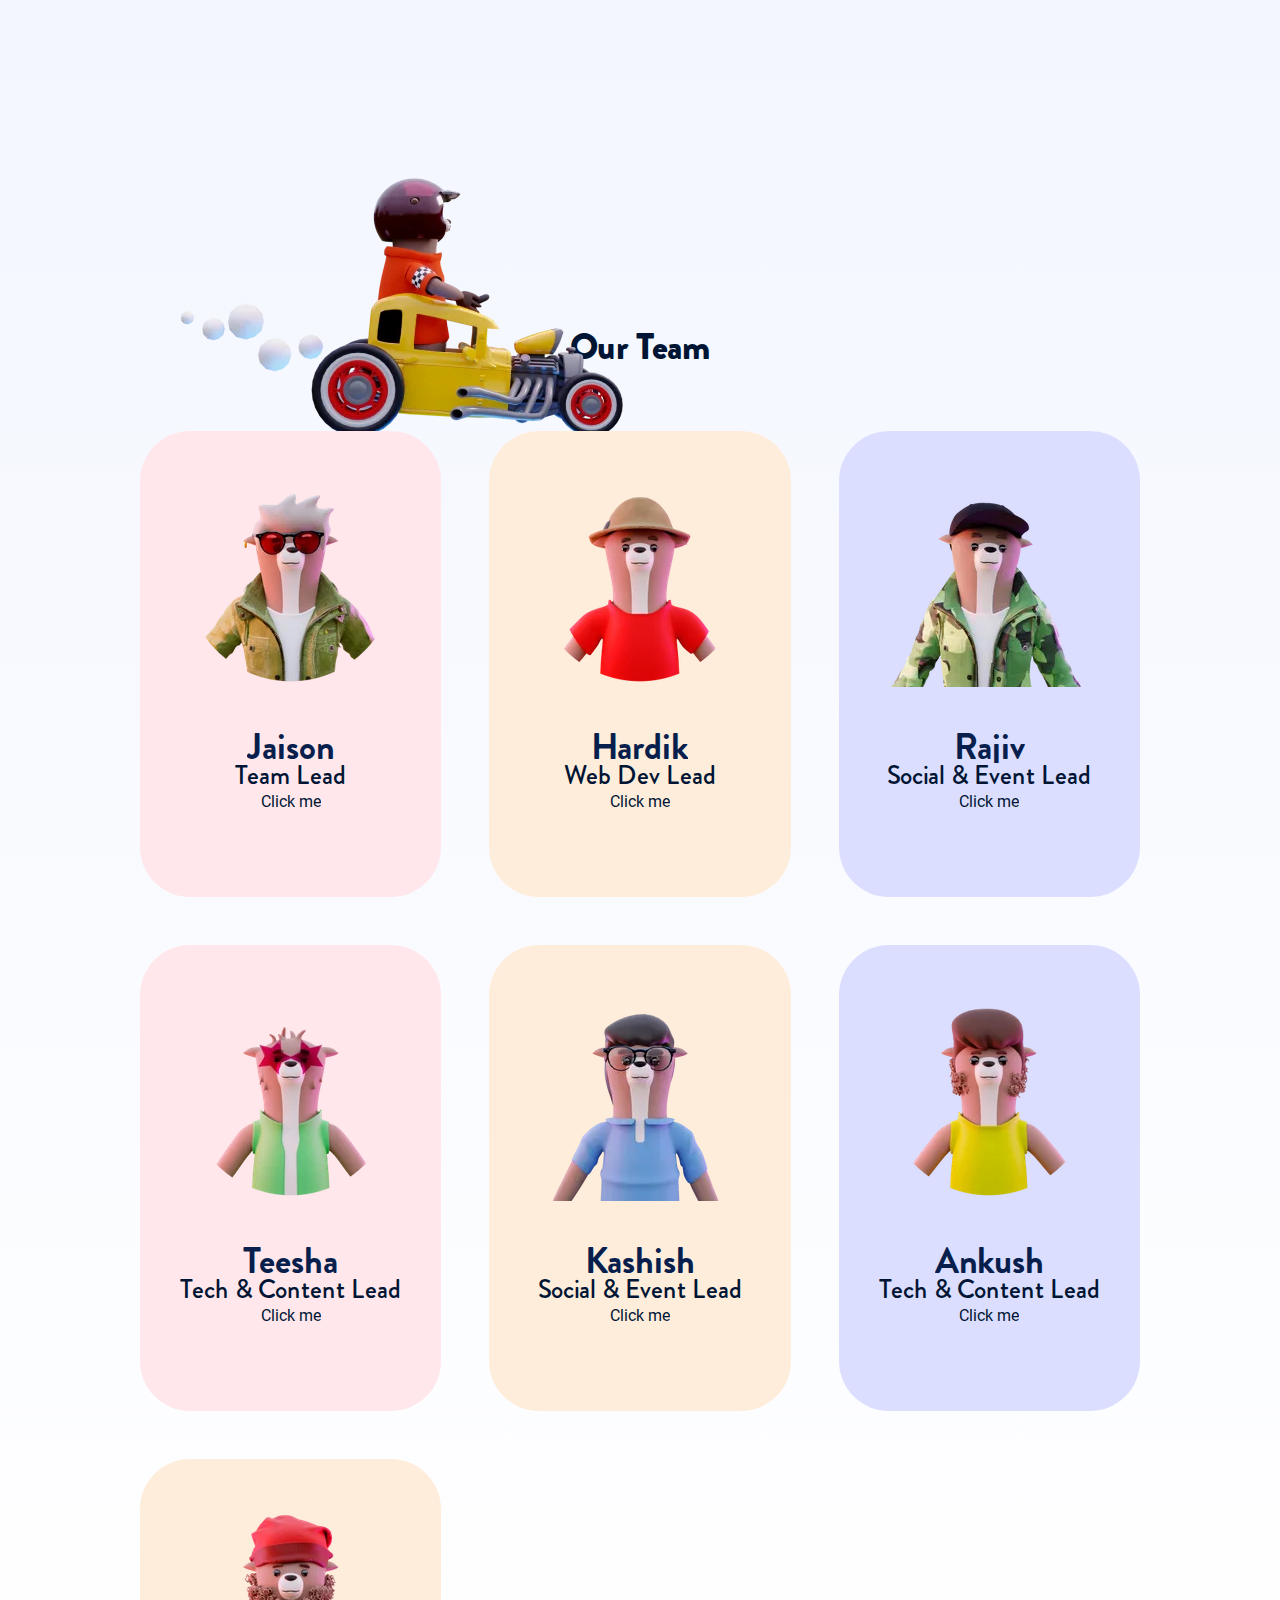
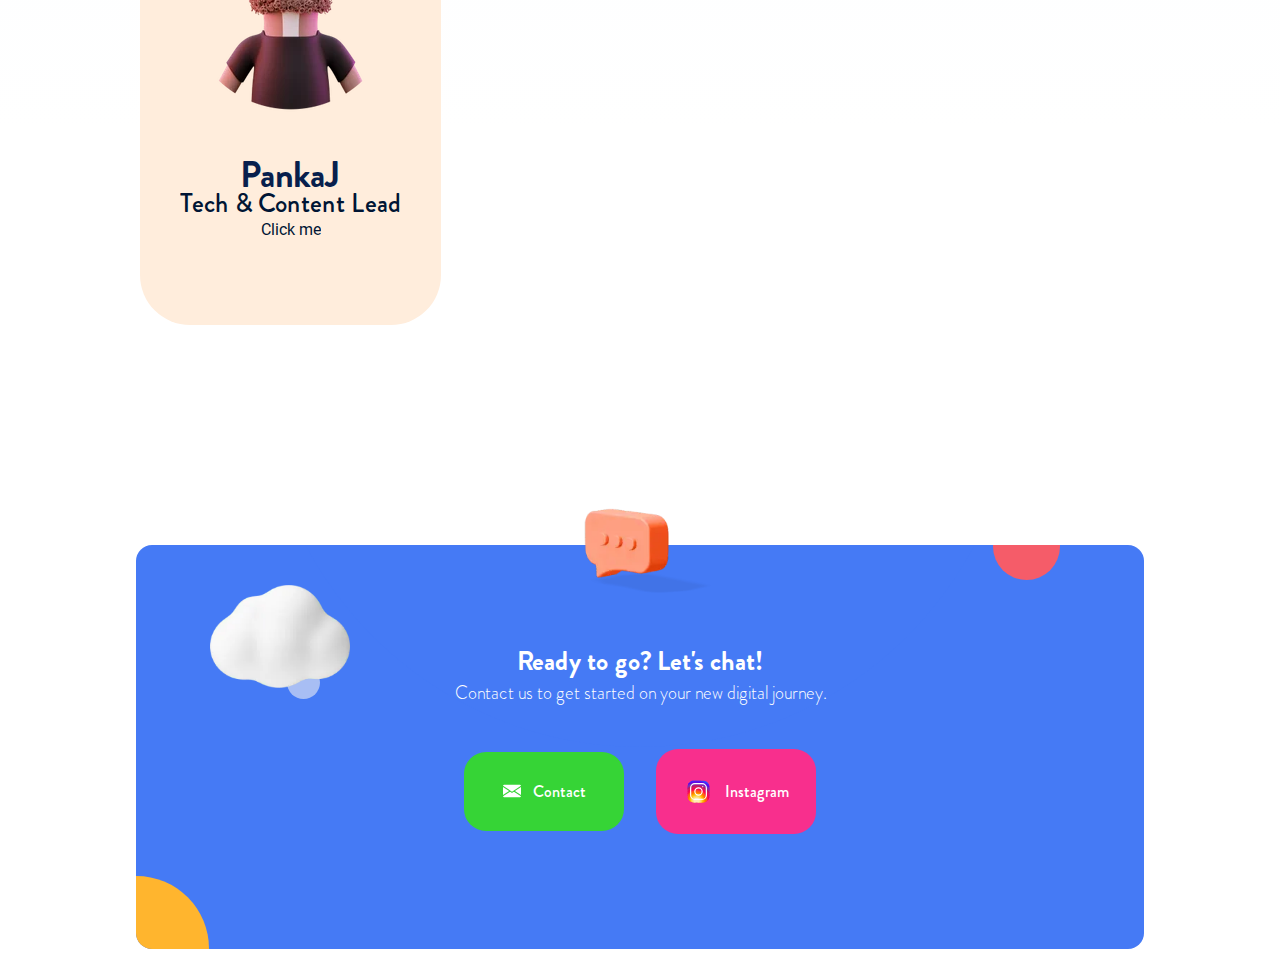
==== commit 56854020: "logo changes" ====
--- a/about.html
+++ b/about.html
@@ -36,7 +36,7 @@
                         <span class="navbar-toggler-icon"></span>
                     </button>
                     <a href="index.html">
-                        <img style="margin-left: 40px;margin-top: 10px; border-radius: 50%;" width="109.93243243243242" height="80" loading="lazy"
+                        <img style="margin-left: 40px;margin-top: 10px; border-radius: 50%;" width="109.93243243243242" height="100" loading="lazy"
                             src="/logo1.png"
                             class="header_logo__489xt" alt="logo"></a>
                     <div class="collapse navbar-collapse" id="navbarTogglerDemo03">
